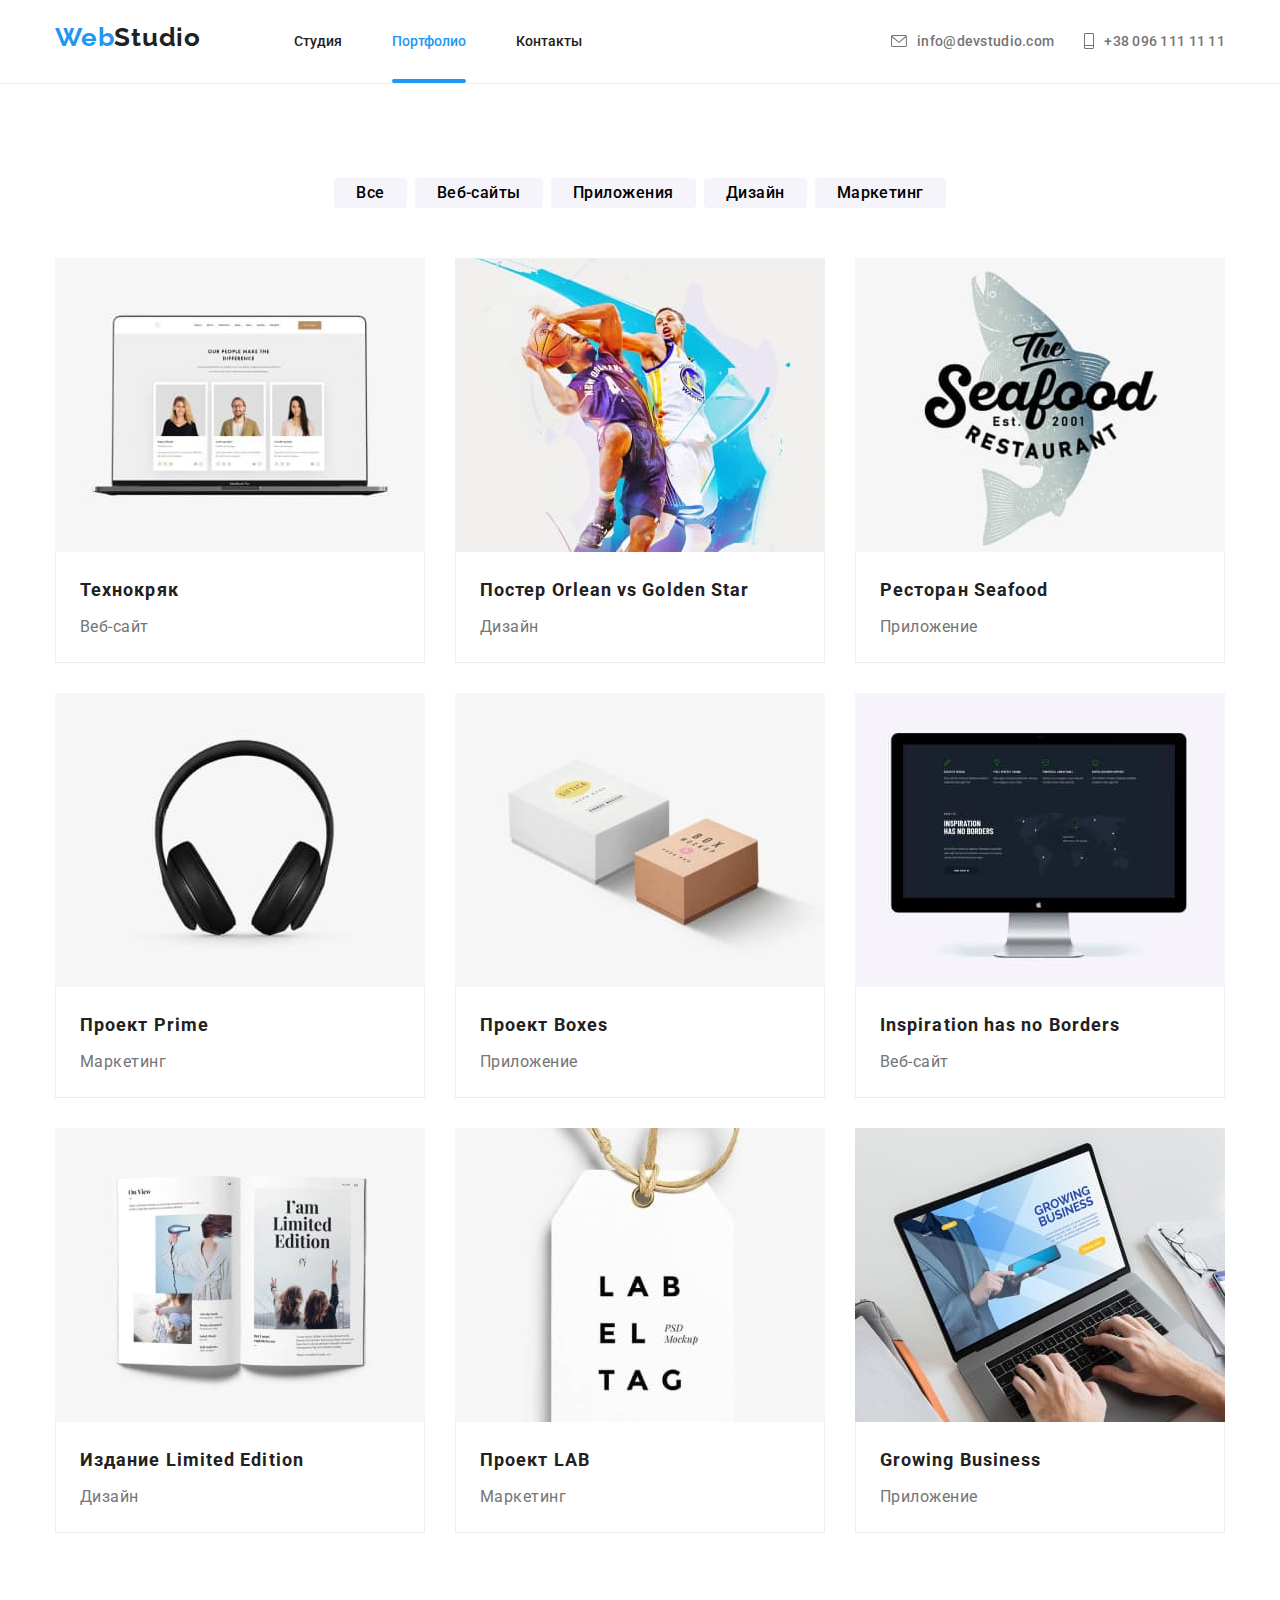
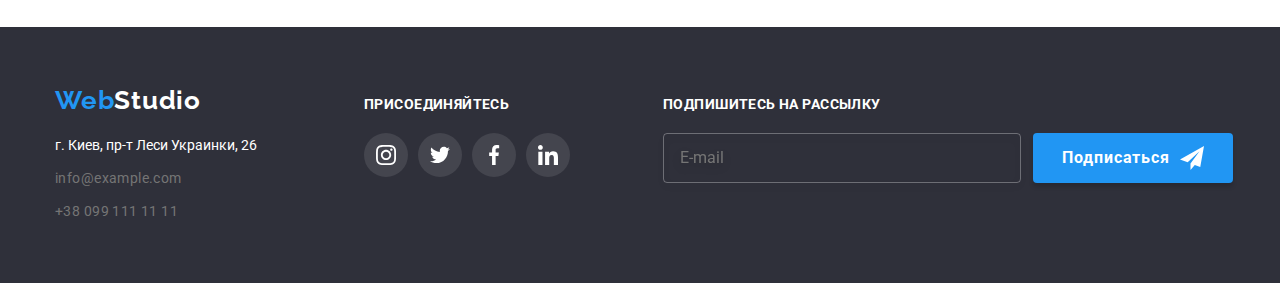
==== portfolio.html @ a90b76a3 "hw 7 copy" ====
<!DOCTYPE html>
<html lang="ru">
  <head>
    <meta charset="UTF-8" />
    <meta http-equiv="X-UA-Compatible" content="IE=edge" />
    <meta name="viewport" content="width=device-width, initial-scale=1.0" />
    <title>Portfolio</title>
    <link rel="preconnect" href="https://fonts.googleapis.com" />
    <link rel="preconnect" href="https://fonts.gstatic.com" crossorigin />
    <link
      href="https://fonts.googleapis.com/css2?family=Raleway:wght@700&family=Roboto:wght@400;500;700;900&display=swap"
      rel="stylesheet"
    />
    <link
      rel="stylesheet"
      href="https://cdnjs.cloudflare.com/ajax/libs/modern-normalize/1.1.0/modern-normalize.min.css"
    />
    <link rel="stylesheet" href="./css/main.min.css" />
  </head>
  <body>
    <!-----------------------------------HEADER------------------------------------>
    <header class="header">
      <div class="container header__container">
        <nav class="site_nav">
          <a class="site_nav__logo_img link" href="#logo" lang="en">
            <span class="logo_web">Web</span>Studio</a
          >
          <ul class="site_nav_menu list">
            <li class="menu_list link_item">
              <a class="menu_list_item link" href="./index.html">Студия</a>
            </li>
            <li class="menu_list link_item">
              <a
                class="menu_list_item current_page link"
                href="./portfolio.html"
                >Портфолио</a
              >
            </li>
            <li class="menu_list link_item">
              <a class="menu_list_item link" href="#contacts">Контакты</a>
            </li>
          </ul>
        </nav>
        <ul class="site_nav_contact list header__container">
          <li class="mail_link">
            <a
              class="contact link mail_header mail_thumb"
              href="mailto:info@devstudio.com"
              ><svg class="mail_icon" width="16" height="12">
                <use href="./images/icons.svg#mail"></use>
              </svg>
              info@devstudio.com
            </a>
          </li>
          <li class="phone_link">
            <a
              class="contact phone_header link mail_thumb"
              href="tel:+380961111111"
              ><svg class="phone_icon" width="10" height="16">
                <use href="./images/icons.svg#phone"></use>
              </svg>
              +38 096 111 11 11
            </a>
          </li>
        </ul>
      </div>
    </header>
    <!--------------------------------------- NAVIGATION ------------------------------------------------>
    <main>
      <section class="section">
        <div class="container">
          <ul class="list button button_item_list">
            <li class="button_list">
              <button class="button_item" type="button">Все</button>
            </li>
            <li class="button_list">
              <button class="button_item" type="button">Веб-сайты</button>
            </li>
            <li class="button_list">
              <button class="button_item" type="button">Приложения</button>
            </li>
            <li class="button_list">
              <button class="button_item" type="button">Дизайн</button>
            </li>
            <li class="button_list">
              <button class="button_item" type="button">Маркетинг</button>
            </li>
          </ul>
          <!---------------------------------------------- PROJECTS -------------------------------------------------->
          <ul class="project list">
            <li class="project__item">
              <a class="project__item_link link" href="">
                <div class="project__item_thumb">
                  <img
                    src="./images/portfolio/project_1.jpg"
                    alt="Технокряк"
                    width="370"
                    height="294"
                  />
                  <div class="project__item_overlay">
                    <p class="project__item_overlay_text">
                      Ресурс предлагает комплексные предложения с разным уровнем
                      функционала и сервисов. Все это позволит посетителю
                      получить исчерпывающие сведения о компании или частном
                      лице.
                    </p>
                  </div>
                </div>
                <div class="project__item_detail">
                  <h2 class="project__item_title">Технокряк</h2>
                  <p class="project__item_description">Веб-сайт</p>
                </div>
              </a>
            </li>
            <li class="project__item">
              <a class="project__item_link link" href="">
                <div class="project__item_thumb">
                  <img
                    src="./images/portfolio/project_2.jpg"
                    alt="Макет постера"
                    width="370"
                    height="294"
                  />
                  <div class="project__item_overlay">
                    <p class="project__item_overlay_text">
                      Ресурс предлагает комплексные предложения с разным уровнем
                      функционала и сервисов. Все это позволит посетителю
                      получить исчерпывающие сведения о компании или частном
                      лице.
                    </p>
                  </div>
                </div>
                <div class="project__item_detail">
                  <h2 class="project__item_title">
                    Постер <span lang="en">Orlean vs Golden Star</span>
                  </h2>
                  <p class="project__item_description">Дизайн</p>
                </div>
              </a>
            </li>
            <li class="project__item">
              <a class="project__item_link link" href="">
                <div class="project__item_thumb">
                  <img
                    src="./images/portfolio/project_3.jpg"
                    alt="Ресторан Seafood"
                    width="370"
                    height="294"
                  />
                  <div class="project__item_overlay">
                    <p class="project__item_overlay_text">
                      Ресурс предлагает комплексные предложения с разным уровнем
                      функционала и сервисов. Все это позволит посетителю
                      получить исчерпывающие сведения о компании или частном
                      лице.
                    </p>
                  </div>
                </div>
                <div class="project__item_detail">
                  <h2 class="project__item_title">
                    Ресторан <span lang="en">Seafood</span>
                  </h2>
                  <p class="project__item_description">Приложение</p>
                </div>
              </a>
            </li>
            <li class="project__item">
              <a class="project__item_link link" href="">
                <div class="project__item_thumb">
                  <img
                    src="./images/portfolio/project_4.jpg"
                    alt="Образец Сайта Prime"
                    width="370"
                    height="294"
                  />
                  <div class="project__item_overlay">
                    <p class="project__item_overlay_text">
                      Ресурс предлагает комплексные предложения с разным уровнем
                      функционала и сервисов. Все это позволит посетителю
                      получить исчерпывающие сведения о компании или частном
                      лице.
                    </p>
                  </div>
                </div>
                <div class="project__item_detail">
                  <h2 class="project__item_title">
                    Проект <span lang="en">Prime</span>
                  </h2>
                  <p class="project__item_description">Маркетинг</p>
                </div>
              </a>
            </li>
            <li class="project__item">
              <a class="project__item_link link" href="">
                <div class="project__item_thumb">
                  <img
                    src="./images/portfolio/project_5.jpg"
                    alt="Образцы коробок"
                    width="370"
                    height="294"
                  />
                  <div class="project__item_overlay">
                    <p class="project__item_overlay_text">
                      Ресурс предлагает комплексные предложения с разным уровнем
                      функционала и сервисов. Все это позволит посетителю
                      получить исчерпывающие сведения о компании или частном
                      лице.
                    </p>
                  </div>
                </div>
                <div class="project__item_detail">
                  <h2 class="project__item_title">
                    Проект <span lang="en">Boxes</span>
                  </h2>
                  <p class="project__item_description">Приложение</p>
                </div>
              </a>
            </li>
            <li class="project__item">
              <a class="project__item_link link" href="">
                <div class="project__item_thumb">
                  <img
                    src="./images/portfolio/project_6.jpg"
                    alt="Макет веб сайта"
                    width="370"
                    height="294"
                  />
                  <div class="project__item_overlay">
                    <p class="project__item_overlay_text">
                      Ресурс предлагает комплексные предложения с разным уровнем
                      функционала и сервисов. Все это позволит посетителю
                      получить исчерпывающие сведения о компании или частном
                      лице.
                    </p>
                  </div>
                </div>
                <div class="project__item_detail">
                  <h2 class="project__item_title" lang="en">
                    Inspiration has no Borders
                  </h2>
                  <p class="project__item_description">Веб-сайт</p>
                </div>
              </a>
            </li>
            <li class="project__item">
              <a class="project__item_link link" href="">
                <div class="project__item_thumb">
                  <img
                    src="./images/portfolio/project_7.jpg"
                    alt="Образец журнала"
                    width="370"
                    height="294"
                  />
                  <div class="project__item_overlay">
                    <p class="project__item_overlay_text">
                      Ресурс предлагает комплексные предложения с разным уровнем
                      функционала и сервисов. Все это позволит посетителю
                      получить исчерпывающие сведения о компании или частном
                      лице.
                    </p>
                  </div>
                </div>
                <div class="project__item_detail">
                  <h2 class="project__item_title">
                    Издание <span lang="en">Limited Edition</span>
                  </h2>
                  <p class="project__item_description">Дизайн</p>
                </div>
              </a>
            </li>
            <li class="project__item">
              <a class="project__item_link link" href="">
                <div class="project__item_thumb">
                  <img
                    src="./images/portfolio/project_8.jpg"
                    alt="Образец изделия"
                    width="370"
                    height="294"
                  />
                  <div class="project__item_overlay">
                    <p class="project__item_overlay_text">
                      Ресурс предлагает комплексные предложения с разным уровнем
                      функционала и сервисов. Все это позволит посетителю
                      получить исчерпывающие сведения о компании или частном
                      лице.
                    </p>
                  </div>
                </div>
                <div class="project__item_detail">
                  <h2 class="project__item_title">
                    Проект <span lang="en">LAB</span>
                  </h2>
                  <p class="project__item_description">Маркетинг</p>
                </div>
              </a>
            </li>
            <li class="project__item">
              <a class="project__item_link link" href="">
                <div class="project__item_thumb">
                  <img
                    src="./images/portfolio/project_9.jpg"
                    alt="бразец Приложения"
                    width="370"
                    height="294"
                  />
                  <div class="project__item_overlay">
                    <p class="project__item_overlay_text">
                      Ресурс предлагает комплексные предложения с разным уровнем
                      функционала и сервисов. Все это позволит посетителю
                      получить исчерпывающие сведения о компании или частном
                      лице.
                    </p>
                  </div>
                </div>
                <div class="project__item_detail">
                  <h2 class="project__item_title" lang="en">
                    Growing Business
                  </h2>
                  <p class="project__item_description">Приложение</p>
                </div>
              </a>
            </li>
          </ul>
        </div>
      </section>
    </main>
    <!-------------------------------------------------- FOOTER -------------------------------------------->
    <footer class="footer">
      <div class="container footer_container">
        <div class="footer_contacts">
          <a class="site_nav__logo_img logo_footer link" href="#logo" lang="en">
            <span class="logo_web">Web</span
            ><span class="logo_studio">Studio</span></a
          >
          <address class="address">
            <ul class="list">
              <li class="address__detail">
                <a
                  class="detai_adress list"
                  href="https://goo.gl/maps/JiNANyfJPE1kAV9W7"
                  target="blank"
                  rel="noopener noreferrer"
                  >г. Киев, пр-т Леси Украинки, 26
                </a>
              </li>
              <li class="address__detail">
                <a
                  class="contact link contact_footer"
                  href="mailto:info@example.com"
                  >info@example.com
                </a>
              </li>
              <li class="address__detail">
                <a class="contact link contact_footer" href="tel:+380991111111"
                  >+38 099 111 11 11</a
                >
              </li>
            </ul>
          </address>
        </div>
        <div class="social_list__container">
          <h3 class="social_list__footer_title">присоединяйтесь</h3>
          <ul class="list social_list__footer">
            <li class="social_list__footer_item">
              <a href="" class="social_link__footer">
                <svg class="social_list__footer_icon" width="20" height="20">
                  <use href="./images/icons.svg#instagram"></use>
                </svg>
              </a>
            </li>
            <li class="social_list__footer_item">
              <a href="" class="social_link__footer">
                <svg class="social_list__footer_icon" width="20" height="20">
                  <use href="./images/icons.svg#twitter"></use>
                </svg>
              </a>
            </li>
            <li class="social_list__footer_item">
              <a href="" class="social_link__footer">
                <svg class="social_list__footer_icon" width="20" height="20">
                  <use href="./images/icons.svg#facebook"></use>
                </svg>
              </a>
            </li>
            <li class="social_list__footer_item">
              <a href="" class="social_link__footer">
                <svg class="social_list__footer_icon" width="20" height="20">
                  <use href="./images/icons.svg#linkedin"></use>
                </svg>
              </a>
            </li>
          </ul>
        </div>
        <div class="subscribe_container">
          <p class="subscribe_title">Подпишитесь на рассылку</p>
          <form class="list social_list__footer" name="subscription_form">
            <label class="subscription_form_label"></label>
            <input
              class="subscribe_input"
              type="email"
              name="email"
              required
              placeholder="E-mail"
            />
            <div class="subscribe_list_item">
              <button class="subscribe_button" type="submit">
                Подписаться
                <svg class="subscribe_icon" width="24" height="24">
                  <use href="./images/icons.svg#send_icon"></use>
                </svg>
              </button>
            </div>
          </form>
        </div>
      </div>
    </footer>
  </body>
</html>
---- css/main.min.css ----
:root{--main_font: "Roboto", sans-serif;--secondary_font: "Raleway", sans-serif;--main_text_color_theme_dark: rgba(33, 33, 33, 1);--secondary_text_color_theme-dark: rgba(117, 117, 117, 1);--main_text_color_theme_light: rgba(255, 255, 255, 1);--secondary_text_color_theme_light: rgba(255, 255, 255, 0.6);--accent_color: rgba(33, 150, 243, 1);--hang_color: rgba(245, 244, 250, 1) }.visually_hidden{position:absolute;width:1px;height:1px;margin:-1px;border:0;padding:0;white-space:nowrap;clip-path:inset(100%);clip:rect(0 0 0 0);overflow:hidden}:root{--main_font: "Roboto", sans-serif;--secondary_font: "Raleway", sans-serif;--main_text_color_theme_dark: rgba(33, 33, 33, 1);--secondary_text_color_theme-dark: rgba(117, 117, 117, 1);--main_text_color_theme_light: rgba(255, 255, 255, 1);--secondary_text_color_theme_light: rgba(255, 255, 255, 0.6);--accent_color: rgba(33, 150, 243, 1);--hang_color: rgba(245, 244, 250, 1) }body{background-color:rgba(255,255,255,.8980392157);font-family:var(--main_font);color:var(--main_text_color_theme_dark)}h1,h2,h3,h4,h5,h6,p{margin-top:0;margin-bottom:0}ul,ol{margin-top:0;margin-bottom:0;padding-left:0}img{display:block}.list{list-style:none;text-decoration:none}.link{text-decoration:none}.container{width:1200px;padding-left:15px;padding-right:15px;margin-left:auto;margin-right:auto}.section{padding-top:94px;padding-bottom:94px}.site_nav__logo_img{font-family:var(--secondary_font);font-weight:bold;font-size:26px;line-height:100%;color:var(--main_text_color_theme_dark);align-items:center;letter-spacing:.03em;margin-right:93px;padding-bottom:25px;padding-top:24px}.logo_web{color:var(--accent_color)}.logo_studio{color:var(--main_text_color_theme_light)}.logo_footer{font-family:var(--secondary_font);font-weight:bold;font-size:26px;line-height:100%;color:var(--main_text_color_theme_dark);align-items:center;letter-spacing:.03em;margin-right:93px;padding-bottom:0;padding-top:0}.modal_close_button{position:absolute;top:8px;right:8px;display:flex;align-items:center;justify-content:center;width:30px;height:30px;border:1px solid rgba(0,0,0,.1);border-radius:50%;background-color:var(--main_text_color_theme_light);cursor:pointer;padding:0;transition:fill 250ms cubic-bezier(0.4, 0, 0.2, 1)}.modal_close_button:hover,.modal_close_button :focus{fill:var(--accent_color)}.social_link__footer{display:flex;align-items:center;justify-content:center;width:44px;height:44px;border-radius:50%;background-color:rgba(255,255,255,.1);fill:var(--main_text_color_theme_light);transition:background-color 250ms cubic-bezier(0.4, 0, 0.2, 1)}.social_link__footer:hover,.social_link__footer:focus{background-color:var(--accent_color)}.social_link__footer:hover.social_list__footer_icon,.social_link__footer:focus.social_list__footer_icon{fill:var(--main_text_color_theme_light)}.header{border-bottom:1px solid #ececec}.header__container{display:flex;align-items:center;justify-content:space-between}.menu_list_item{font-family:var(--main_font);font-weight:500;font-size:14px;line-height:1.33;color:var(--main_text_color_theme_dark);display:block;padding-bottom:32px;padding-top:32px;transition:color 250ms cubic-bezier(0.4, 0, 0.2, 1)}.menu_list_item:hover,.menu_list_item:focus{color:var(--accent_color)}.menu_list{position:relative}.menu_list:not(:last-child){margin-right:50px}.current_page{color:var(--accent_color)}.site_nav_menu .current_page::after{position:absolute;left:0;bottom:0;display:inline-block;content:"";height:4px;border-radius:2px;width:100%;background-color:var(--accent_color)}.site_nav{display:flex}.site_nav_menu{display:flex;align-items:center;justify-content:center}.site_nav_contact{display:flex;flex-direction:row;align-items:center;justify-content:center;font-family:var(--main_font);font-size:14px;font-weight:500;font-style:normal;line-height:16px;letter-spacing:.02em}.contact{color:var(--secondary_text_color_theme-dark);transition:color 250ms cubic-bezier(0.4, 0, 0.2, 1)}.contact:hover,.contact:focus{color:var(--accent_color)}.contact_footer{font-style:normal;font-weight:400;font-size:14px;letter-spacing:.03em}.header.header__container{position:relative;display:flex;align-items:center;justify-content:center}.mail_thumb{display:flex;align-items:center;justify-content:center}.mail_link{display:flex;align-items:center;justify-content:center;margin-right:30px}.phone_link{display:flex;align-items:center;justify-content:flex-end}.mail_icon{margin-right:10px;fill:var(--secondary_text_color_theme-dark);transition:fill 250ms cubic-bezier(0.4, 0, 0.2, 1)}.mail_link:hover .mail_icon,.mail_link:focus .mail_icon{fill:var(--accent_color)}.phone_icon{margin-right:10px;fill:var(--secondary_text_color_theme-dark);transition:fill 250ms cubic-bezier(0.4, 0, 0.2, 1)}.phone_link:hover .phone_icon,.phone_link:focus .phone_icon{fill:var(--accent_color)}.phone_link .phone_icon::before{position:absolute;display:flex;align-items:center;justify-content:center;padding-right:10px;fill:var(--secondary_text_color_theme-dark);transition:fill 250ms cubic-bezier(0.4, 0, 0.2, 1)}.section_hero{background-color:#2f303a;padding-top:200px;padding-bottom:200px;text-align:center;margin-left:auto;margin-right:auto;max-width:1600px;height:600px;background-image:linear-gradient(rgba(47, 48, 58, 0.4), rgba(47, 48, 58, 0.4)),url(../images/hero_img.jpg);background-position:center;background-repeat:no-repeat;justify-content:center}.title{font-family:var(--main_font);font-weight:900;font-size:44px;line-height:1.36;text-align:center;letter-spacing:.06em;text-transform:uppercase;color:var(--main_text_color_theme_light);margin:0 auto;width:696px}.section_title{font-style:normal;font-weight:700;font-size:36px;line-height:1.17;text-align:center;letter-spacing:.03em;margin-bottom:50px}.hero_button{font-family:var(--main_font);font-style:normal;font-weight:700;font-size:16px;line-height:30px;text-align:center;letter-spacing:.06em;background-color:var(--accent_color);box-shadow:0px 4px 4px rgba(0,0,0,.15);border-radius:4px;margin-top:30px;border:0;width:200px;height:50px;color:var(--main_text_color_theme_light);transition:background-color 250ms cubic-bezier(0.4, 0, 0.2, 1),color 250ms cubic-bezier(0.4, 0, 0.2, 1)}.hero_button:hover,.hero_button:focus{background-color:#188ce8;color:var(--main_text_color_theme_light)}.hang{padding-bottom:0}.hang_title{font-weight:700;font-size:14px;line-height:1.14;letter-spacing:.03em;text-transform:uppercase;color:var(--main_text_color_theme_dark);margin-bottom:10px}.hang_description{font-style:normal;font-weight:400;font-size:14px;line-height:1.71;letter-spacing:.03em;color:var(--secondary_text_color_theme-dark);width:270px;height:75px}.hang_list{display:flex;margin-left:-30px;margin-top:-30px}.hang_list__item{margin-left:30px;margin-top:30px;width:270px}.hang_list__item_element{display:flex;align-items:center;justify-content:center;width:270px;height:120px;height:120px;margin-bottom:30px;background-color:var(--hang_color);border-radius:4px}.hang_list__item_element_icon{display:flex;background-position:center}.servises__list{display:flex;margin-left:-30px;margin-top:-30px}.servises__list_item{margin-left:30px;margin-top:30px;flex-basis:calc((100% - 90px)/3)}.service__list_item_thumb{position:relative}.services_item{position:absolute;bottom:0;width:100%;height:70px;background:rgba(47,48,58,.8);padding-top:27px;padding-bottom:27px}.services_item_title{font-family:var(--main_font);font-style:normal;font-weight:700;font-size:14px;line-height:16px;letter-spacing:.03em;text-transform:uppercase;color:var(--main_text_color_theme_light);text-align:center;height:70px}.team{background:#f5f4fa}.team_list{display:flex;margin-left:-30px;margin-top:-30px}.team__member_card{margin-left:30px;margin-top:30px;flex-basis:calc((100% - 120px)/4);background-color:var(--main_text_color_theme_light);box-shadow:0px 1px 3px rgba(0,0,0,.12),0px 1px 1px rgba(0,0,0,.14),0px 2px 1px rgba(0,0,0,.2);border-radius:0px 0px 4px 4px}.team__member_card_detail{padding-top:30px;padding-bottom:30px;padding-left:10px;padding-right:10px}.team__member_name{font-style:normal;font-weight:500;font-size:16px;line-height:1.18;text-align:center;letter-spacing:.03em;margin-bottom:10px}.team__member_position{font-style:normal;font-weight:400;font-size:16px;line-height:1.19;text-align:center;letter-spacing:.03em;color:var(--secondary_text_color_theme-dark);margin-bottom:16px}.social_list{display:flex;justify-content:center}.social_list_link{display:flex;align-items:center;justify-content:center;width:44px;height:44px;border-radius:50%;background-color:var(--main_text_color_theme_light);transition:background-color 250ms cubic-bezier(0.4, 0, 0.2, 1)}.social_list_link:hover,.social_list_link:focus{background-color:var(--accent_color)}.social_list_icon{fill:#afb1b8;transition:fill 250ms cubic-bezier(0.4, 0, 0.2, 1)}.social_list_link:hover .social_list_icon,.social_list_link:focus .social_list_icon{fill:var(--main_text_color_theme_light)}.social_list_item:not(:last-child){margin-right:10px}.button_item{background-color:#2196f3;font-family:var(--main_font);cursor:pointer;background:#f5f4fa;font-style:normal;font-weight:500;font-size:16px;text-align:center;letter-spacing:.03em;padding-top:6px;padding-bottom:6px;padding-right:22px;padding-left:22px;border-radius:4px;border:0;transition:background 250ms cubic-bezier(0.4, 0, 0.2, 1),color 250ms cubic-bezier(0.4, 0, 0.2, 1),box-shadow 250ms cubic-bezier(0.4, 0, 0.2, 1)}.button_item:hover,.button_item:focus{background:var(--accent_color);color:var(--main_text_color_theme_light);box-shadow:0px 3px 1px rgba(0,0,0,.1),0px 1px 2px rgba(0,0,0,.08),0px 2px 2px rgba(0,0,0,.12)}.button{color:var(--secondary_text_color_theme_light)}.button_list{margin-top:8px;margin-left:8px}.button_item_list{display:flex;margin-bottom:50px;justify-content:center;margin-left:-8px;margin-top:-8px}.project__item_title{color:var(--main_text_color_theme_dark);font-style:normal;font-weight:700;font-size:18px;line-height:2;letter-spacing:.06em;margin-bottom:4px}.project__item_description{color:var(--secondary_text_color_theme-dark);font-style:normal;font-weight:400;font-size:16px;line-height:1.87;letter-spacing:.03em}.project{display:flex;flex-wrap:wrap;margin-left:-30px;margin-top:-30px}.project__item{margin-left:30px;margin-top:30px;flex-basis:370px;background-color:var(--main_text_color_theme_light);transition:box-shadow 250ms cubic-bezier(0.4, 0, 0.2, 1)}.project__item_link{transition:box-shadow 250ms cubic-bezier(0.4, 0, 0.2, 1)}.project__item_link:hover,.project__item_link:focus{display:block;box-shadow:0px 1px 1px rgba(0,0,0,.12),0px 4px 4px rgba(0,0,0,.06),1px 4px 6px rgba(0,0,0,.16)}.project__item_detail{padding-top:20px;padding-bottom:20px;padding-left:24px;padding-right:24px;border-left:1px solid #eee;border-right:1px solid #eee;border-bottom:1px solid #eee}.project__item_thumb{position:relative;overflow:hidden}.project__item_overlay{position:absolute;display:flex;align-items:center;justify-content:center;top:0;left:0;width:100%;height:100%;background:rgba(33,150,243,.9);padding-left:24px;padding-right:24px;transform:translatey(100%);transition:transform 250ms cubic-bezier(0.4, 0, 0.2, 1)}.project__item_link:hover .project__item_overlay,.project__item_link:focus .project__item_overlay{transform:translate(0)}.project__item_overlay_text{font-family:var(--main_font);font-style:normal;font-weight:400;font-size:18px;line-height:28px;letter-spacing:.03em;color:#f5f4fa}.clients__list{display:flex;align-items:center;justify-content:center}.client__list_item:not(:first-child){margin-left:30px;display:flex}.client__list_item_link{display:flex;align-items:center;justify-content:center;width:170px;height:92px;border:1px solid #afb1b8;border-radius:4px;transition:border-color 250ms cubic-bezier(0.4, 0, 0.2, 1)}.client__list_item_link:hover,.client__list_item_link:focus{border-color:var(--accent_color)}.client__list_item_icon{display:flex;justify-content:space-around;fill:#afb1b8;transition:fill 250ms cubic-bezier(0.4, 0, 0.2, 1)}.client__list_item_link:hover .client__list_item_icon,.client__list_item_link:focus .client__list_item_icon{fill:var(--accent_color)}.backdrop{position:fixed;top:0;left:0;width:100%;height:100%;background-color:rgba(0,0,0,.2)}.backdrop.is-hidden{opacity:0;visibility:hidden;pointer-events:none}.modal{position:absolute;top:50%;left:50%;transform:translate(-50%, -50%);width:528px;height:581px;background:var(--main_text_color_theme_light);box-shadow:0px 1px 3px rgba(0,0,0,.12),0px 1px 1px rgba(0,0,0,.14),0px 2px 1px rgba(0,0,0,.2);border-radius:4px}.contact_form{display:flex;flex-direction:column;padding-top:40px;padding-left:40px;padding-right:40px}.contact_form_title{text-align:center;justify-content:center;font-family:var(--main_font);font-style:normal;font-weight:700;font-size:20px;line-height:23px;letter-spacing:.03em;color:var(--main_text_color_theme_dark);margin-bottom:12px}.contact_form_field_span{padding-bottom:4px;font-family:var(--main_font);font-style:normal;font-weight:400;font-size:12px;line-height:14px;letter-spacing:.01em;color:var(--secondary_text_color_theme-dark)}.contact_form_field{margin-bottom:10px}.contact_form_input_wrapper{position:relative;margin-top:4px;transition:outline 250ms cubic-bezier(0.4, 0, 0.2, 1),border-color 250ms cubic-bezier(0.4, 0, 0.2, 1)}.contact_form_input{width:100%;height:40px;padding-left:42px;border:1px solid rgba(33,33,33,.2);border-radius:4px;cursor:pointer;transition:outline 250ms cubic-bezier(0.4, 0, 0.2, 1),border-color 250ms cubic-bezier(0.4, 0, 0.2, 1)}.contact_form_input:focus{outline:none;border-color:var(--accent_color)}.contact_form_icon{position:absolute;top:50%;left:15px;transform:translateY(-50%);color:var(--main_text_color_theme_dark);transition:color 250ms cubic-bezier(0.4, 0, 0.2, 1)}.contact_form_input:focus+.contact_form_icon{fill:var(--accent_color)}.contact_form_message{width:100%;height:120px;margin-top:6px;resize:none;padding:12px 16px;border:1px solid rgba(33,33,33,.2);border-radius:4px;cursor:pointer;transition:outline 250ms cubic-bezier(0.4, 0, 0.2, 1),border-color 250ms cubic-bezier(0.4, 0, 0.2, 1)}.contact_form_message::placeholder{text-transform:uppercase}.contact_form_message:focus{outline:none;border-color:var(--accent_color)}.contact_form_checkbox_label{display:flex;align-items:center;font-size:14px;margin-bottom:30px;font-family:var(--main_font);font-style:normal;font-weight:400;font-size:14px;line-height:24px;letter-spacing:.03em;color:var(--secondary_text_color_theme-dark)}.contact_form_checkbox_label::before{display:flex;justify-content:center;align-items:center;width:18px;height:18px;border:1px solid #555;cursor:pointer;content:"";margin-right:10px;color:var(--main_text_color_theme_dark);border-radius:2px;transition:outline 250ms cubic-bezier(0.4, 0, 0.2, 1);background-color:var(--main_text_color_theme_light)}.contact_form_checkbox:checked+.contact_form_checkbox_label::before{background-color:var(--accent_color);background-image:url(../images/checkbox_icon.svg);background-repeat:no-repeat;background-size:contain;background-position:center;background-origin:border-box;border:1px solid var(--accent_color);border-radius:2px;padding-top:4px}.contact_form_checkbox:focus+.contact_form_checkbox_label::before{border:2px solid var(--accent_color)}.contact_form-checkbox_link{color:var(--accent_color)}.contact_form_button{align-self:center;text-align:center;box-shadow:0;width:200px;height:50px;background:var(--accent_color);box-shadow:0px 4px 4px rgba(0,0,0,.15);border:0;border-radius:4px;font-family:var(--main_font);font-style:normal;font-weight:700;font-size:16px;line-height:30px;letter-spacing:.06em;color:var(--main_text_color_theme_light);padding:10px;padding-bottom:40px;cursor:pointer}.footer{background-color:#2f303a;padding-top:60px;padding-bottom:60px}.footer_container{display:flex;align-items:baseline}.address{font-family:var(--main_font);font-weight:400;font-size:14px;line-height:24px;letter-spacing:1.71;font-style:normal;text-decoration:none;margin-top:20px}.detai_adress{color:var(--main_text_color_theme_light);padding-top:111px}.address__detail{margin-bottom:9px}.address__detail:not(:last-child){margin-bottom:9px}.address__detail:last-child{margin-bottom:0}.contact_footer{margin-left:0}.social_list__container{display:flex}.social_list__container{display:flex;margin-left:70px;flex-direction:column}.social_list__footer_title{display:flex;font-weight:700;font-size:14px;line-height:1.14;letter-spacing:.03em;text-transform:uppercase;color:var(--main_text_color_theme_light);margin-bottom:20px}.social_link__footer{display:flex;align-items:center;justify-content:center;width:44px;height:44px;border-radius:50%;background-color:rgba(255,255,255,.1);fill:var(--main_text_color_theme_light);transition:background-color 250ms cubic-bezier(0.4, 0, 0.2, 1)}.social_link__footer:hover,.social_link__footer:focus{background-color:var(--accent_color)}.social_list__footer{display:flex;justify-content:center;align-items:center}.social_list__footer_item{display:block;justify-content:center;align-items:center}.social_list__footer_item:not(:last-child){margin-right:10px}.social_list__footer_icon{width:20px;height:20px;transition:fill 250ms cubic-bezier(0.4, 0, 0.2, 1);fill:var(--main_text_color_theme_light)}.subscribe_container{margin-left:93px}.subscribe_list_item{display:flex;align-items:center;justify-content:center;width:200px;height:50px}.subscribe_input{width:358px;height:50px;border:1px solid rgba(255,255,255,.3);filter:drop-shadow(0px 4px 4px rgba(0, 0, 0, 0.15));border-radius:4px;margin-right:12px;background:0;padding-left:16px}.subscribe_title{display:flex;font-weight:700;font-size:14px;line-height:1.14;letter-spacing:.03em;text-transform:uppercase;color:var(--main_text_color_theme_light);margin-bottom:20px}.subscribe_button{display:flex;align-items:center;text-align:center;justify-content:center;box-shadow:0;width:200px;height:50px;background:var(--accent_color);box-shadow:0px 4px 4px rgba(0,0,0,.15);border-radius:4px;border:0;font-family:var(--main_font);font-style:normal;font-weight:700;font-size:16px;line-height:30px;letter-spacing:.06em;color:var(--main_text_color_theme_light)}.subscribe{text-align:center;justify-content:center}.subscribe_input{color:var(--main_text_color_theme_light);background-color:rgba(0,0,0,0)}.subscribe_icon{width:24px;height:24px;margin-left:10px}/*# sourceMappingURL=main.min.css.map */
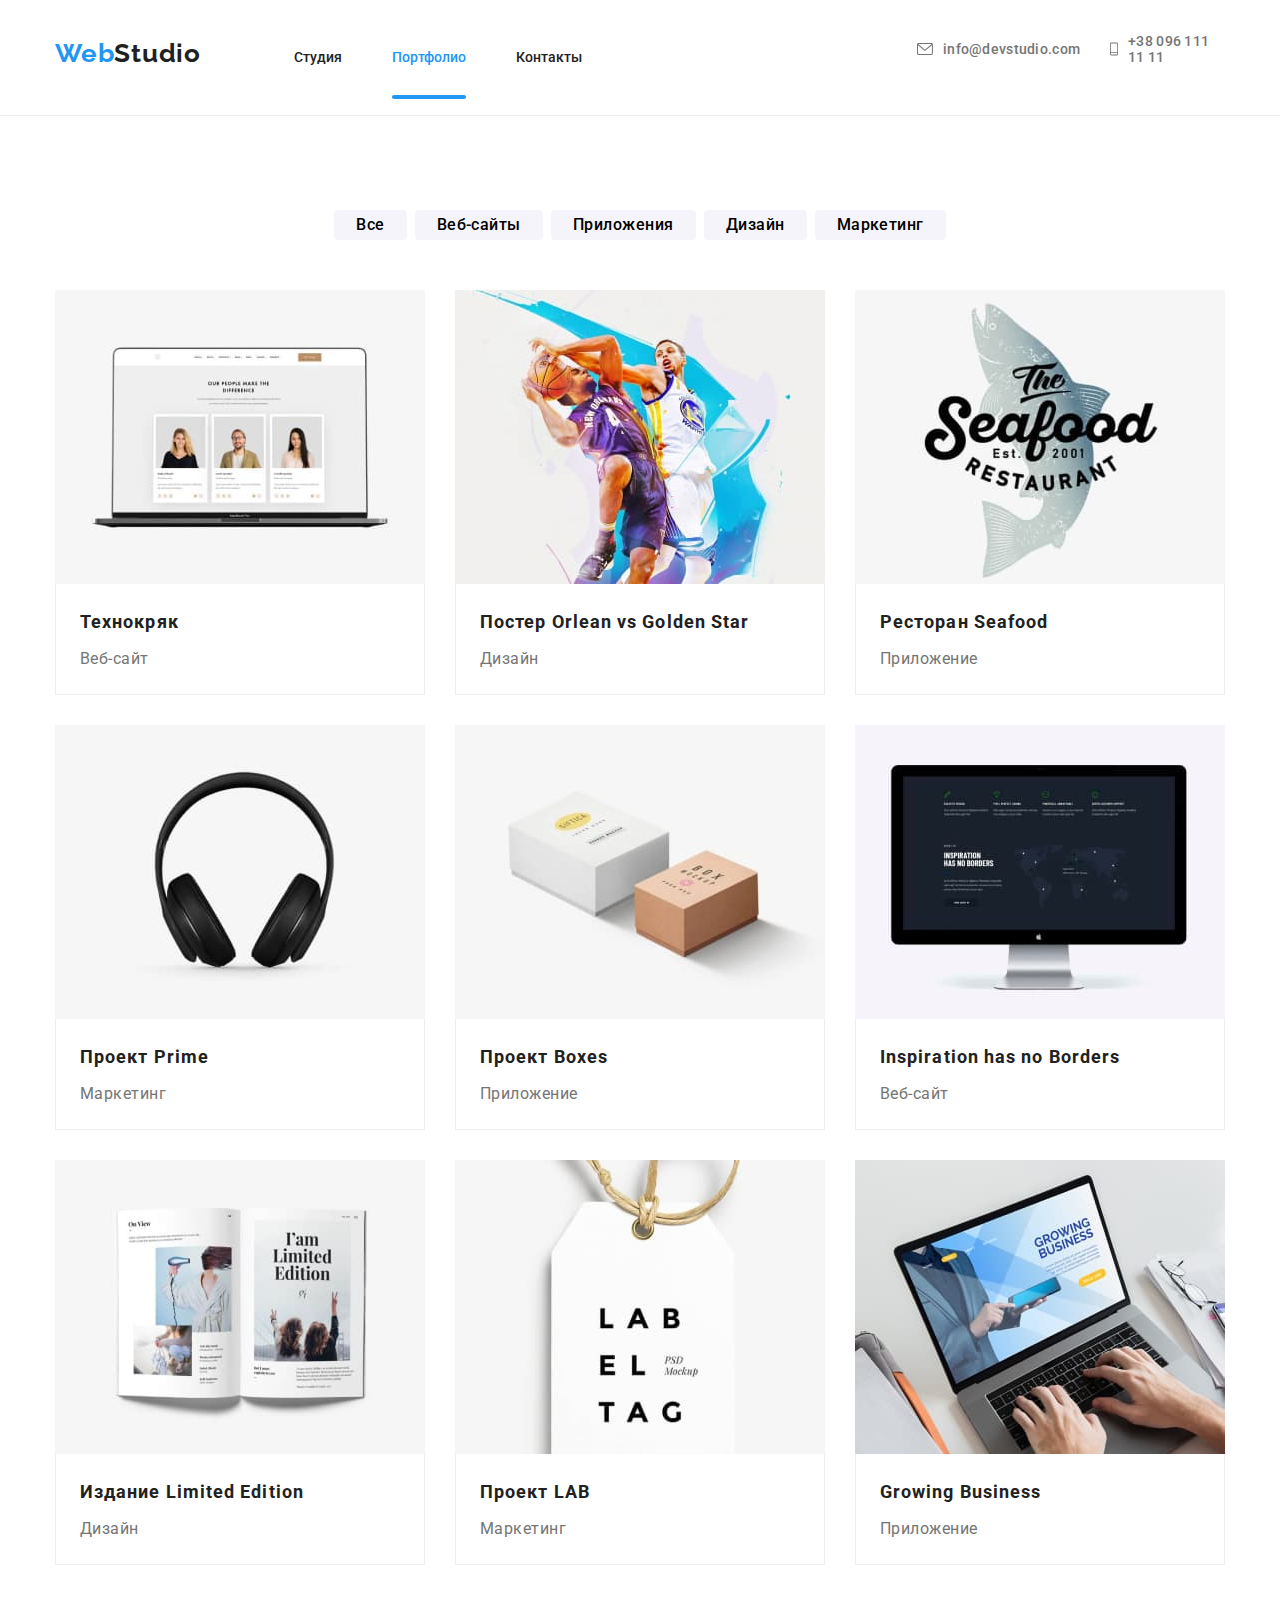
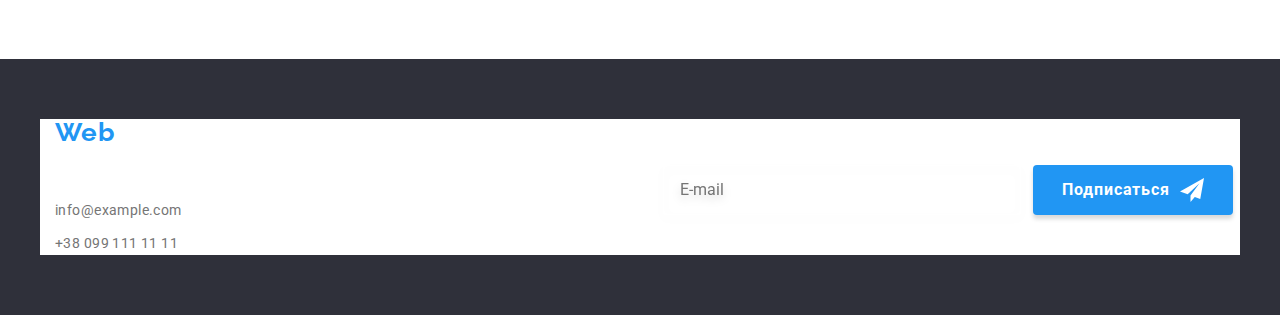
==== commit f3df2405: "header" ====
--- a/portfolio.html
+++ b/portfolio.html
@@ -414,5 +414,6 @@
         </div>
       </div>
     </footer>
+    <script src="./js/menu.js"></script>
   </body>
 </html>
--- a/css/main.min.css
+++ b/css/main.min.css
@@ -1 +1 @@
-:root{--main_font: "Roboto", sans-serif;--secondary_font: "Raleway", sans-serif;--main_text_color_theme_dark: rgba(33, 33, 33, 1);--secondary_text_color_theme-dark: rgba(117, 117, 117, 1);--main_text_color_theme_light: rgba(255, 255, 255, 1);--secondary_text_color_theme_light: rgba(255, 255, 255, 0.6);--accent_color: rgba(33, 150, 243, 1);--hang_color: rgba(245, 244, 250, 1) }.visually_hidden{position:absolute;width:1px;height:1px;margin:-1px;border:0;padding:0;white-space:nowrap;clip-path:inset(100%);clip:rect(0 0 0 0);overflow:hidden}:root{--main_font: "Roboto", sans-serif;--secondary_font: "Raleway", sans-serif;--main_text_color_theme_dark: rgba(33, 33, 33, 1);--secondary_text_color_theme-dark: rgba(117, 117, 117, 1);--main_text_color_theme_light: rgba(255, 255, 255, 1);--secondary_text_color_theme_light: rgba(255, 255, 255, 0.6);--accent_color: rgba(33, 150, 243, 1);--hang_color: rgba(245, 244, 250, 1) }body{background-color:rgba(255,255,255,.8980392157);font-family:var(--main_font);color:var(--main_text_color_theme_dark)}h1,h2,h3,h4,h5,h6,p{margin-top:0;margin-bottom:0}ul,ol{margin-top:0;margin-bottom:0;padding-left:0}img{display:block}.list{list-style:none;text-decoration:none}.link{text-decoration:none}.container{width:1200px;padding-left:15px;padding-right:15px;margin-left:auto;margin-right:auto}.section{padding-top:94px;padding-bottom:94px}.site_nav__logo_img{font-family:var(--secondary_font);font-weight:bold;font-size:26px;line-height:100%;color:var(--main_text_color_theme_dark);align-items:center;letter-spacing:.03em;margin-right:93px;padding-bottom:25px;padding-top:24px}.logo_web{color:var(--accent_color)}.logo_studio{color:var(--main_text_color_theme_light)}.logo_footer{font-family:var(--secondary_font);font-weight:bold;font-size:26px;line-height:100%;color:var(--main_text_color_theme_dark);align-items:center;letter-spacing:.03em;margin-right:93px;padding-bottom:0;padding-top:0}.modal_close_button{position:absolute;top:8px;right:8px;display:flex;align-items:center;justify-content:center;width:30px;height:30px;border:1px solid rgba(0,0,0,.1);border-radius:50%;background-color:var(--main_text_color_theme_light);cursor:pointer;padding:0;transition:fill 250ms cubic-bezier(0.4, 0, 0.2, 1)}.modal_close_button:hover,.modal_close_button :focus{fill:var(--accent_color)}.social_link__footer{display:flex;align-items:center;justify-content:center;width:44px;height:44px;border-radius:50%;background-color:rgba(255,255,255,.1);fill:var(--main_text_color_theme_light);transition:background-color 250ms cubic-bezier(0.4, 0, 0.2, 1)}.social_link__footer:hover,.social_link__footer:focus{background-color:var(--accent_color)}.social_link__footer:hover.social_list__footer_icon,.social_link__footer:focus.social_list__footer_icon{fill:var(--main_text_color_theme_light)}.header{border-bottom:1px solid #ececec}.header__container{display:flex;align-items:center;justify-content:space-between}.menu_list_item{font-family:var(--main_font);font-weight:500;font-size:14px;line-height:1.33;color:var(--main_text_color_theme_dark);display:block;padding-bottom:32px;padding-top:32px;transition:color 250ms cubic-bezier(0.4, 0, 0.2, 1)}.menu_list_item:hover,.menu_list_item:focus{color:var(--accent_color)}.menu_list{position:relative}.menu_list:not(:last-child){margin-right:50px}.current_page{color:var(--accent_color)}.site_nav_menu .current_page::after{position:absolute;left:0;bottom:0;display:inline-block;content:"";height:4px;border-radius:2px;width:100%;background-color:var(--accent_color)}.site_nav{display:flex}.site_nav_menu{display:flex;align-items:center;justify-content:center}.site_nav_contact{display:flex;flex-direction:row;align-items:center;justify-content:center;font-family:var(--main_font);font-size:14px;font-weight:500;font-style:normal;line-height:16px;letter-spacing:.02em}.contact{color:var(--secondary_text_color_theme-dark);transition:color 250ms cubic-bezier(0.4, 0, 0.2, 1)}.contact:hover,.contact:focus{color:var(--accent_color)}.contact_footer{font-style:normal;font-weight:400;font-size:14px;letter-spacing:.03em}.header.header__container{position:relative;display:flex;align-items:center;justify-content:center}.mail_thumb{display:flex;align-items:center;justify-content:center}.mail_link{display:flex;align-items:center;justify-content:center;margin-right:30px}.phone_link{display:flex;align-items:center;justify-content:flex-end}.mail_icon{margin-right:10px;fill:var(--secondary_text_color_theme-dark);transition:fill 250ms cubic-bezier(0.4, 0, 0.2, 1)}.mail_link:hover .mail_icon,.mail_link:focus .mail_icon{fill:var(--accent_color)}.phone_icon{margin-right:10px;fill:var(--secondary_text_color_theme-dark);transition:fill 250ms cubic-bezier(0.4, 0, 0.2, 1)}.phone_link:hover .phone_icon,.phone_link:focus .phone_icon{fill:var(--accent_color)}.phone_link .phone_icon::before{position:absolute;display:flex;align-items:center;justify-content:center;padding-right:10px;fill:var(--secondary_text_color_theme-dark);transition:fill 250ms cubic-bezier(0.4, 0, 0.2, 1)}.section_hero{background-color:#2f303a;padding-top:200px;padding-bottom:200px;text-align:center;margin-left:auto;margin-right:auto;max-width:1600px;height:600px;background-image:linear-gradient(rgba(47, 48, 58, 0.4), rgba(47, 48, 58, 0.4)),url(../images/hero_img.jpg);background-position:center;background-repeat:no-repeat;justify-content:center}.title{font-family:var(--main_font);font-weight:900;font-size:44px;line-height:1.36;text-align:center;letter-spacing:.06em;text-transform:uppercase;color:var(--main_text_color_theme_light);margin:0 auto;width:696px}.section_title{font-style:normal;font-weight:700;font-size:36px;line-height:1.17;text-align:center;letter-spacing:.03em;margin-bottom:50px}.hero_button{font-family:var(--main_font);font-style:normal;font-weight:700;font-size:16px;line-height:30px;text-align:center;letter-spacing:.06em;background-color:var(--accent_color);box-shadow:0px 4px 4px rgba(0,0,0,.15);border-radius:4px;margin-top:30px;border:0;width:200px;height:50px;color:var(--main_text_color_theme_light);transition:background-color 250ms cubic-bezier(0.4, 0, 0.2, 1),color 250ms cubic-bezier(0.4, 0, 0.2, 1)}.hero_button:hover,.hero_button:focus{background-color:#188ce8;color:var(--main_text_color_theme_light)}.hang{padding-bottom:0}.hang_title{font-weight:700;font-size:14px;line-height:1.14;letter-spacing:.03em;text-transform:uppercase;color:var(--main_text_color_theme_dark);margin-bottom:10px}.hang_description{font-style:normal;font-weight:400;font-size:14px;line-height:1.71;letter-spacing:.03em;color:var(--secondary_text_color_theme-dark);width:270px;height:75px}.hang_list{display:flex;margin-left:-30px;margin-top:-30px}.hang_list__item{margin-left:30px;margin-top:30px;width:270px}.hang_list__item_element{display:flex;align-items:center;justify-content:center;width:270px;height:120px;height:120px;margin-bottom:30px;background-color:var(--hang_color);border-radius:4px}.hang_list__item_element_icon{display:flex;background-position:center}.servises__list{display:flex;margin-left:-30px;margin-top:-30px}.servises__list_item{margin-left:30px;margin-top:30px;flex-basis:calc((100% - 90px)/3)}.service__list_item_thumb{position:relative}.services_item{position:absolute;bottom:0;width:100%;height:70px;background:rgba(47,48,58,.8);padding-top:27px;padding-bottom:27px}.services_item_title{font-family:var(--main_font);font-style:normal;font-weight:700;font-size:14px;line-height:16px;letter-spacing:.03em;text-transform:uppercase;color:var(--main_text_color_theme_light);text-align:center;height:70px}.team{background:#f5f4fa}.team_list{display:flex;margin-left:-30px;margin-top:-30px}.team__member_card{margin-left:30px;margin-top:30px;flex-basis:calc((100% - 120px)/4);background-color:var(--main_text_color_theme_light);box-shadow:0px 1px 3px rgba(0,0,0,.12),0px 1px 1px rgba(0,0,0,.14),0px 2px 1px rgba(0,0,0,.2);border-radius:0px 0px 4px 4px}.team__member_card_detail{padding-top:30px;padding-bottom:30px;padding-left:10px;padding-right:10px}.team__member_name{font-style:normal;font-weight:500;font-size:16px;line-height:1.18;text-align:center;letter-spacing:.03em;margin-bottom:10px}.team__member_position{font-style:normal;font-weight:400;font-size:16px;line-height:1.19;text-align:center;letter-spacing:.03em;color:var(--secondary_text_color_theme-dark);margin-bottom:16px}.social_list{display:flex;justify-content:center}.social_list_link{display:flex;align-items:center;justify-content:center;width:44px;height:44px;border-radius:50%;background-color:var(--main_text_color_theme_light);transition:background-color 250ms cubic-bezier(0.4, 0, 0.2, 1)}.social_list_link:hover,.social_list_link:focus{background-color:var(--accent_color)}.social_list_icon{fill:#afb1b8;transition:fill 250ms cubic-bezier(0.4, 0, 0.2, 1)}.social_list_link:hover .social_list_icon,.social_list_link:focus .social_list_icon{fill:var(--main_text_color_theme_light)}.social_list_item:not(:last-child){margin-right:10px}.button_item{background-color:#2196f3;font-family:var(--main_font);cursor:pointer;background:#f5f4fa;font-style:normal;font-weight:500;font-size:16px;text-align:center;letter-spacing:.03em;padding-top:6px;padding-bottom:6px;padding-right:22px;padding-left:22px;border-radius:4px;border:0;transition:background 250ms cubic-bezier(0.4, 0, 0.2, 1),color 250ms cubic-bezier(0.4, 0, 0.2, 1),box-shadow 250ms cubic-bezier(0.4, 0, 0.2, 1)}.button_item:hover,.button_item:focus{background:var(--accent_color);color:var(--main_text_color_theme_light);box-shadow:0px 3px 1px rgba(0,0,0,.1),0px 1px 2px rgba(0,0,0,.08),0px 2px 2px rgba(0,0,0,.12)}.button{color:var(--secondary_text_color_theme_light)}.button_list{margin-top:8px;margin-left:8px}.button_item_list{display:flex;margin-bottom:50px;justify-content:center;margin-left:-8px;margin-top:-8px}.project__item_title{color:var(--main_text_color_theme_dark);font-style:normal;font-weight:700;font-size:18px;line-height:2;letter-spacing:.06em;margin-bottom:4px}.project__item_description{color:var(--secondary_text_color_theme-dark);font-style:normal;font-weight:400;font-size:16px;line-height:1.87;letter-spacing:.03em}.project{display:flex;flex-wrap:wrap;margin-left:-30px;margin-top:-30px}.project__item{margin-left:30px;margin-top:30px;flex-basis:370px;background-color:var(--main_text_color_theme_light);transition:box-shadow 250ms cubic-bezier(0.4, 0, 0.2, 1)}.project__item_link{transition:box-shadow 250ms cubic-bezier(0.4, 0, 0.2, 1)}.project__item_link:hover,.project__item_link:focus{display:block;box-shadow:0px 1px 1px rgba(0,0,0,.12),0px 4px 4px rgba(0,0,0,.06),1px 4px 6px rgba(0,0,0,.16)}.project__item_detail{padding-top:20px;padding-bottom:20px;padding-left:24px;padding-right:24px;border-left:1px solid #eee;border-right:1px solid #eee;border-bottom:1px solid #eee}.project__item_thumb{position:relative;overflow:hidden}.project__item_overlay{position:absolute;display:flex;align-items:center;justify-content:center;top:0;left:0;width:100%;height:100%;background:rgba(33,150,243,.9);padding-left:24px;padding-right:24px;transform:translatey(100%);transition:transform 250ms cubic-bezier(0.4, 0, 0.2, 1)}.project__item_link:hover .project__item_overlay,.project__item_link:focus .project__item_overlay{transform:translate(0)}.project__item_overlay_text{font-family:var(--main_font);font-style:normal;font-weight:400;font-size:18px;line-height:28px;letter-spacing:.03em;color:#f5f4fa}.clients__list{display:flex;align-items:center;justify-content:center}.client__list_item:not(:first-child){margin-left:30px;display:flex}.client__list_item_link{display:flex;align-items:center;justify-content:center;width:170px;height:92px;border:1px solid #afb1b8;border-radius:4px;transition:border-color 250ms cubic-bezier(0.4, 0, 0.2, 1)}.client__list_item_link:hover,.client__list_item_link:focus{border-color:var(--accent_color)}.client__list_item_icon{display:flex;justify-content:space-around;fill:#afb1b8;transition:fill 250ms cubic-bezier(0.4, 0, 0.2, 1)}.client__list_item_link:hover .client__list_item_icon,.client__list_item_link:focus .client__list_item_icon{fill:var(--accent_color)}.backdrop{position:fixed;top:0;left:0;width:100%;height:100%;background-color:rgba(0,0,0,.2)}.backdrop.is-hidden{opacity:0;visibility:hidden;pointer-events:none}.modal{position:absolute;top:50%;left:50%;transform:translate(-50%, -50%);width:528px;height:581px;background:var(--main_text_color_theme_light);box-shadow:0px 1px 3px rgba(0,0,0,.12),0px 1px 1px rgba(0,0,0,.14),0px 2px 1px rgba(0,0,0,.2);border-radius:4px}.contact_form{display:flex;flex-direction:column;padding-top:40px;padding-left:40px;padding-right:40px}.contact_form_title{text-align:center;justify-content:center;font-family:var(--main_font);font-style:normal;font-weight:700;font-size:20px;line-height:23px;letter-spacing:.03em;color:var(--main_text_color_theme_dark);margin-bottom:12px}.contact_form_field_span{padding-bottom:4px;font-family:var(--main_font);font-style:normal;font-weight:400;font-size:12px;line-height:14px;letter-spacing:.01em;color:var(--secondary_text_color_theme-dark)}.contact_form_field{margin-bottom:10px}.contact_form_input_wrapper{position:relative;margin-top:4px;transition:outline 250ms cubic-bezier(0.4, 0, 0.2, 1),border-color 250ms cubic-bezier(0.4, 0, 0.2, 1)}.contact_form_input{width:100%;height:40px;padding-left:42px;border:1px solid rgba(33,33,33,.2);border-radius:4px;cursor:pointer;transition:outline 250ms cubic-bezier(0.4, 0, 0.2, 1),border-color 250ms cubic-bezier(0.4, 0, 0.2, 1)}.contact_form_input:focus{outline:none;border-color:var(--accent_color)}.contact_form_icon{position:absolute;top:50%;left:15px;transform:translateY(-50%);color:var(--main_text_color_theme_dark);transition:color 250ms cubic-bezier(0.4, 0, 0.2, 1)}.contact_form_input:focus+.contact_form_icon{fill:var(--accent_color)}.contact_form_message{width:100%;height:120px;margin-top:6px;resize:none;padding:12px 16px;border:1px solid rgba(33,33,33,.2);border-radius:4px;cursor:pointer;transition:outline 250ms cubic-bezier(0.4, 0, 0.2, 1),border-color 250ms cubic-bezier(0.4, 0, 0.2, 1)}.contact_form_message::placeholder{text-transform:uppercase}.contact_form_message:focus{outline:none;border-color:var(--accent_color)}.contact_form_checkbox_label{display:flex;align-items:center;font-size:14px;margin-bottom:30px;font-family:var(--main_font);font-style:normal;font-weight:400;font-size:14px;line-height:24px;letter-spacing:.03em;color:var(--secondary_text_color_theme-dark)}.contact_form_checkbox_label::before{display:flex;justify-content:center;align-items:center;width:18px;height:18px;border:1px solid #555;cursor:pointer;content:"";margin-right:10px;color:var(--main_text_color_theme_dark);border-radius:2px;transition:outline 250ms cubic-bezier(0.4, 0, 0.2, 1);background-color:var(--main_text_color_theme_light)}.contact_form_checkbox:checked+.contact_form_checkbox_label::before{background-color:var(--accent_color);background-image:url(../images/checkbox_icon.svg);background-repeat:no-repeat;background-size:contain;background-position:center;background-origin:border-box;border:1px solid var(--accent_color);border-radius:2px;padding-top:4px}.contact_form_checkbox:focus+.contact_form_checkbox_label::before{border:2px solid var(--accent_color)}.contact_form-checkbox_link{color:var(--accent_color)}.contact_form_button{align-self:center;text-align:center;box-shadow:0;width:200px;height:50px;background:var(--accent_color);box-shadow:0px 4px 4px rgba(0,0,0,.15);border:0;border-radius:4px;font-family:var(--main_font);font-style:normal;font-weight:700;font-size:16px;line-height:30px;letter-spacing:.06em;color:var(--main_text_color_theme_light);padding:10px;padding-bottom:40px;cursor:pointer}.footer{background-color:#2f303a;padding-top:60px;padding-bottom:60px}.footer_container{display:flex;align-items:baseline}.address{font-family:var(--main_font);font-weight:400;font-size:14px;line-height:24px;letter-spacing:1.71;font-style:normal;text-decoration:none;margin-top:20px}.detai_adress{color:var(--main_text_color_theme_light);padding-top:111px}.address__detail{margin-bottom:9px}.address__detail:not(:last-child){margin-bottom:9px}.address__detail:last-child{margin-bottom:0}.contact_footer{margin-left:0}.social_list__container{display:flex}.social_list__container{display:flex;margin-left:70px;flex-direction:column}.social_list__footer_title{display:flex;font-weight:700;font-size:14px;line-height:1.14;letter-spacing:.03em;text-transform:uppercase;color:var(--main_text_color_theme_light);margin-bottom:20px}.social_link__footer{display:flex;align-items:center;justify-content:center;width:44px;height:44px;border-radius:50%;background-color:rgba(255,255,255,.1);fill:var(--main_text_color_theme_light);transition:background-color 250ms cubic-bezier(0.4, 0, 0.2, 1)}.social_link__footer:hover,.social_link__footer:focus{background-color:var(--accent_color)}.social_list__footer{display:flex;justify-content:center;align-items:center}.social_list__footer_item{display:block;justify-content:center;align-items:center}.social_list__footer_item:not(:last-child){margin-right:10px}.social_list__footer_icon{width:20px;height:20px;transition:fill 250ms cubic-bezier(0.4, 0, 0.2, 1);fill:var(--main_text_color_theme_light)}.subscribe_container{margin-left:93px}.subscribe_list_item{display:flex;align-items:center;justify-content:center;width:200px;height:50px}.subscribe_input{width:358px;height:50px;border:1px solid rgba(255,255,255,.3);filter:drop-shadow(0px 4px 4px rgba(0, 0, 0, 0.15));border-radius:4px;margin-right:12px;background:0;padding-left:16px}.subscribe_title{display:flex;font-weight:700;font-size:14px;line-height:1.14;letter-spacing:.03em;text-transform:uppercase;color:var(--main_text_color_theme_light);margin-bottom:20px}.subscribe_button{display:flex;align-items:center;text-align:center;justify-content:center;box-shadow:0;width:200px;height:50px;background:var(--accent_color);box-shadow:0px 4px 4px rgba(0,0,0,.15);border-radius:4px;border:0;font-family:var(--main_font);font-style:normal;font-weight:700;font-size:16px;line-height:30px;letter-spacing:.06em;color:var(--main_text_color_theme_light)}.subscribe{text-align:center;justify-content:center}.subscribe_input{color:var(--main_text_color_theme_light);background-color:rgba(0,0,0,0)}.subscribe_icon{width:24px;height:24px;margin-left:10px}/*# sourceMappingURL=main.min.css.map */+:root{--main_font: "Roboto", sans-serif;--secondary_font: "Raleway", sans-serif;--main_text_color_theme_dark: rgba(33, 33, 33, 1);--secondary_text_color_theme-dark: rgba(117, 117, 117, 1);--main_text_color_theme_light: rgba(255, 255, 255, 1);--secondary_text_color_theme_light: rgba(255, 255, 255, 0.6);--accent_color: rgba(33, 150, 243, 1);--hang_color: rgba(245, 244, 250, 1) }.visually_hidden{position:absolute;width:1px;height:1px;margin:-1px;border:0;padding:0;white-space:nowrap;clip-path:inset(100%);clip:rect(0 0 0 0);overflow:hidden}:root{--main_font: "Roboto", sans-serif;--secondary_font: "Raleway", sans-serif;--main_text_color_theme_dark: rgba(33, 33, 33, 1);--secondary_text_color_theme-dark: rgba(117, 117, 117, 1);--main_text_color_theme_light: rgba(255, 255, 255, 1);--secondary_text_color_theme_light: rgba(255, 255, 255, 0.6);--accent_color: rgba(33, 150, 243, 1);--hang_color: rgba(245, 244, 250, 1) }body{background-color:rgba(255,255,255,.8980392157);font-family:var(--main_font);color:var(--main_text_color_theme_dark)}h1,h2,h3,h4,h5,h6,p{margin-top:0;margin-bottom:0}ul,ol{margin-top:0;margin-bottom:0;padding-left:0}img{display:block}.list{list-style:none;text-decoration:none}.link{text-decoration:none}.container{width:100%;padding-left:15px;padding-right:15px;background-color:#fff}@media screen and (min-width: 480px){.container{width:480px;margin-left:auto;margin-right:auto}}@media screen and (min-width: 768px){.container{width:768px}}@media screen and (min-width: 1200px){.container{width:1200px}}.section{padding-top:94px;padding-bottom:94px}@media screen and (max-width: 768px){.mobile_menu{position:fixed;left:0;top:0;width:100%;height:100%;opacity:0;visibility:hidden;pointer-events:none;transition:opacity 250ms cubic-bezier(0.4, 0, 0.2, 1),visibility 250ms cubic-bezier(0.4, 0, 0.2, 1)}.mobile_menu.is-open{opacity:1;visibility:visible;pointer-events:auto}.mobile_menu__container{position:relative;padding-top:48px;padding-bottom:48px;padding-left:40px}.mobile_menu__close_btn{position:absolute;top:10px;right:15px;background:rgba(0,0,0,0);border:none;padding:0;line-height:0;padding:11px}.mobile_menu__close_icon:hover,.mobile_menu__close_icon:focus{fill:var(--accent_color)}.mobile_menu_open_btn__icon:hover,.mobile_menu_open_btn__icon:focus{fill:var(--accent_color)}}@media screen and (min-width: 768px){.mobile_menu{display:none}}.site_nav__logo_img{font-family:var(--secondary_font);font-weight:bold;font-size:26px;line-height:100%;color:var(--main_text_color_theme_dark);align-items:center;letter-spacing:.03em;margin-right:88px;padding-bottom:25px;padding-top:24px}.logo_web{color:var(--accent_color)}.logo_studio{color:var(--main_text_color_theme_light)}.logo_footer{font-family:var(--secondary_font);font-weight:bold;font-size:26px;line-height:100%;color:var(--main_text_color_theme_dark);align-items:center;letter-spacing:.03em;margin-right:88px;padding-bottom:0;padding-top:0}@media screen and (min-width: 1200px){.site_nav__logo_img{margin-right:93px}}.modal_close_button{position:absolute;top:8px;right:8px;display:flex;align-items:center;justify-content:center;width:30px;height:30px;border:1px solid rgba(0,0,0,.1);border-radius:50%;background-color:var(--main_text_color_theme_light);cursor:pointer;padding:0;transition:fill 250ms cubic-bezier(0.4, 0, 0.2, 1)}.modal_close_button:hover,.modal_close_button :focus{fill:var(--accent_color)}.social_link__footer{display:flex;align-items:center;justify-content:center;width:44px;height:44px;border-radius:50%;background-color:rgba(255,255,255,.1);fill:var(--main_text_color_theme_light);transition:background-color 250ms cubic-bezier(0.4, 0, 0.2, 1)}.social_link__footer:hover,.social_link__footer:focus{background-color:var(--accent_color)}.social_link__footer:hover.social_list__footer_icon,.social_link__footer:focus.social_list__footer_icon{fill:var(--main_text_color_theme_light)}.header__container{display:flex;align-items:center;justify-content:space-between;padding-top:16px;padding-bottom:16px}.mobile_menu__list{padding-bottom:32px}.mobile_menu__site_nav{padding-top:48px;padding-left:0;margin-bottom:302px}.mobile_menu__list_item{font-weight:500;font-family:var(--main_font);font-size:40px;line-height:47px;text-align:left;letter-spacing:.02em;color:var(--main_text_color_theme_dark);display:block;margin-bottom:35,71px;transition:color 250ms cubic-bezier(0.4, 0, 0.2, 1)}.mobile_menu__list_item:hover,.mobile_menu__list_item:focus{color:var(--accent_color)}.current_page{color:var(--accent_color)}.mobile_menu__site_nav{display:block;align-items:flex-start;justify-content:flex-start}.mobile_contacts__list_item{padding-top:32px}.mobile_menu__phone{padding-bottom:32px;font-family:var(--main_font);font-style:normal;font-weight:500;font-size:34px;line-height:40px;letter-spacing:.02em;color:var(--accent_color)}.mobile_menu__mail{font-family:var(--main_font);font-style:normal;font-weight:500;font-size:24px;line-height:28px;letter-spacing:.02em;color:var(--secondary_text_color_theme-dark)}.mobile_social__list{padding-top:64px;display:flex;flex-direction:row;justify-content:space-between;align-items:center}.mobile_social__list_item_link{font-family:var(--main_font);font-style:normal;font-weight:500;font-size:18px;line-height:1,22;letter-spacing:.02em;color:var(--accent_color)}.mobile_social__list_item::after{content:"";margin-left:15px;border:1px solid rgba(33,33,33,.2);transform:rotate(90deg)}.mobile_social__list_item:last-child:after{content:"";border:none}@media screen and (max-width: 768px){.site_nav_menu{display:none}.site_nav_contact{display:none}.mobile_menu_open_btn{background:rgba(0,0,0,0);border:0;padding:0;line-height:0}}@media screen and (min-width: 768px){.mobile_menu_open_btn{display:none}.site_nav_menu{display:flex;align-items:center;justify-content:space-evenly}.site_nav_contact{display:block}.header__container{display:block}.menu_list_item{font-family:var(--main_font);font-weight:500;font-size:14px;line-height:1.33;color:var(--main_text_color_theme_dark);display:block;padding-bottom:32px;padding-top:32px;transition:color 250ms cubic-bezier(0.4, 0, 0.2, 1)}.menu_list_item:hover,.menu_list_item:focus{color:var(--accent_color)}.menu_list{position:relative}.menu_list:not(:last-child){margin-right:50px}.current_page{color:var(--accent_color)}.site_nav_menu .current_page::after{position:absolute;left:0;bottom:0;display:inline-block;content:"";height:4px;border-radius:2px;width:100%;background-color:var(--accent_color)}.site_nav{display:flex}.mobile_contact{color:var(--secondary_text_color_theme-dark);transition:color 250ms cubic-bezier(0.4, 0, 0.2, 1);display:flex;align-items:center;font-family:var(--main_font);font-size:12px;font-weight:500;font-style:normal;line-height:14px;letter-spacing:.02em}.mobile_contact:hover,.mobile_contact:focus{color:var(--accent_color)}.site_nav_contact{padding-top:21px;padding-left:80px;padding-right:0px}.mail_link{margin-bottom:10px}.mail_icon{margin-right:8px;fill:var(--secondary_text_color_theme-dark);transition:fill 250ms cubic-bezier(0.4, 0, 0.2, 1)}.mail_link:hover .mail_icon,.mail_link:focus .mail_icon{fill:var(--accent_color)}.phone_icon{margin-right:8px;fill:var(--secondary_text_color_theme-dark);transition:fill 250ms cubic-bezier(0.4, 0, 0.2, 1)}.phone_link:hover .phone_icon,.phone_link:focus .phone_icon{fill:var(--accent_color)}.phone_link .phone_icon::before{position:absolute;display:flex;align-items:center;justify-content:center;padding-right:10px;fill:var(--secondary_text_color_theme-dark);transition:fill 250ms cubic-bezier(0.4, 0, 0.2, 1)}}@media screen and (min-width: 1200px){.header{border-bottom:1px solid #ececec}.header__container{display:flex;align-items:center;justify-content:space-between}.menu_list_item{font-family:var(--main_font);font-weight:500;font-size:14px;line-height:1.33;color:var(--main_text_color_theme_dark);display:block;padding-bottom:32px;padding-top:32px;transition:color 250ms cubic-bezier(0.4, 0, 0.2, 1)}.menu_list_item:hover,.menu_list_item:focus{color:var(--accent_color)}.menu_list{position:relative}.menu_list:not(:last-child){margin-right:50px}.current_page{color:var(--accent_color)}.site_nav_menu .current_page::after{position:absolute;left:0;bottom:0;display:inline-block;content:"";height:4px;border-radius:2px;width:100%;background-color:var(--accent_color)}.site_nav_menu{display:flex;align-items:center;justify-content:center}.site_nav_contact{display:flex;flex-direction:row;align-items:center;justify-content:center;font-family:var(--main_font);font-size:14px;font-weight:500;font-style:normal;line-height:16px;letter-spacing:.02em;padding-top:0;padding-left:335px}.contact{color:var(--secondary_text_color_theme-dark);transition:color 250ms cubic-bezier(0.4, 0, 0.2, 1)}.contact:hover,.contact:focus{color:var(--accent_color)}.contact_footer{font-style:normal;font-weight:400;font-size:14px;letter-spacing:.03em}.header.header__container{position:relative;display:flex;align-items:center;justify-content:center}.mail_thumb{display:flex;align-items:center;justify-content:center;flex-direction:row}.mail_link{display:flex;align-items:center;justify-content:center;margin-right:30px;margin-bottom:0}.phone_link{display:flex;align-items:center;justify-content:flex-end}.mail_icon{margin-right:10px;fill:var(--secondary_text_color_theme-dark);transition:fill 250ms cubic-bezier(0.4, 0, 0.2, 1)}.mail_link:hover .mail_icon,.mail_link:focus .mail_icon{fill:var(--accent_color)}.phone_icon{margin-right:10px;fill:var(--secondary_text_color_theme-dark);transition:fill 250ms cubic-bezier(0.4, 0, 0.2, 1)}.phone_link:hover .phone_icon,.phone_link:focus .phone_icon{fill:var(--accent_color)}.phone_link .phone_icon::before{position:absolute;display:flex;align-items:center;justify-content:center;padding-right:10px;fill:var(--secondary_text_color_theme-dark);transition:fill 250ms cubic-bezier(0.4, 0, 0.2, 1)}}.section_hero{background-color:#2f303a;padding-top:200px;padding-bottom:200px;text-align:center;margin-left:auto;margin-right:auto;max-width:1600px;height:600px;background-image:linear-gradient(rgba(47, 48, 58, 0.4), rgba(47, 48, 58, 0.4)),url(../images/hero_img.jpg);background-position:center;background-repeat:no-repeat;justify-content:center}.title{font-family:var(--main_font);font-weight:900;font-size:44px;line-height:1.36;text-align:center;letter-spacing:.06em;text-transform:uppercase;color:var(--main_text_color_theme_light);margin:0 auto;width:696px}.section_title{font-style:normal;font-weight:700;font-size:36px;line-height:1.17;text-align:center;letter-spacing:.03em;margin-bottom:50px}.hero_button{font-family:var(--main_font);font-style:normal;font-weight:700;font-size:16px;line-height:30px;text-align:center;letter-spacing:.06em;background-color:var(--accent_color);box-shadow:0px 4px 4px rgba(0,0,0,.15);border-radius:4px;margin-top:30px;border:0;width:200px;height:50px;color:var(--main_text_color_theme_light);transition:background-color 250ms cubic-bezier(0.4, 0, 0.2, 1),color 250ms cubic-bezier(0.4, 0, 0.2, 1)}.hero_button:hover,.hero_button:focus{background-color:#188ce8;color:var(--main_text_color_theme_light)}.hang{padding-bottom:0}.hang_title{font-weight:700;font-size:14px;line-height:1.14;letter-spacing:.03em;text-transform:uppercase;color:var(--main_text_color_theme_dark);margin-bottom:10px}.hang_description{font-style:normal;font-weight:400;font-size:14px;line-height:1.71;letter-spacing:.03em;color:var(--secondary_text_color_theme-dark);width:270px;height:75px}.hang_list{display:flex;margin-left:-30px;margin-top:-30px}.hang_list__item{margin-left:30px;margin-top:30px;width:270px}.hang_list__item_element{display:flex;align-items:center;justify-content:center;width:270px;height:120px;height:120px;margin-bottom:30px;background-color:var(--hang_color);border-radius:4px}.hang_list__item_element_icon{display:flex;background-position:center}.servises__list{display:flex;margin-left:-30px;margin-top:-30px}.servises__list_item{margin-left:30px;margin-top:30px;flex-basis:calc((100% - 90px)/3)}.service__list_item_thumb{position:relative}.services_item{position:absolute;bottom:0;width:100%;height:70px;background:rgba(47,48,58,.8);padding-top:27px;padding-bottom:27px}.services_item_title{font-family:var(--main_font);font-style:normal;font-weight:700;font-size:14px;line-height:16px;letter-spacing:.03em;text-transform:uppercase;color:var(--main_text_color_theme_light);text-align:center;height:70px}.team{background:#f5f4fa}.team_list{display:flex;margin-left:-30px;margin-top:-30px}.team__member_card{margin-left:30px;margin-top:30px;flex-basis:calc((100% - 120px)/4);background-color:var(--main_text_color_theme_light);box-shadow:0px 1px 3px rgba(0,0,0,.12),0px 1px 1px rgba(0,0,0,.14),0px 2px 1px rgba(0,0,0,.2);border-radius:0px 0px 4px 4px}.team__member_card_detail{padding-top:30px;padding-bottom:30px;padding-left:10px;padding-right:10px}.team__member_name{font-style:normal;font-weight:500;font-size:16px;line-height:1.18;text-align:center;letter-spacing:.03em;margin-bottom:10px}.team__member_position{font-style:normal;font-weight:400;font-size:16px;line-height:1.19;text-align:center;letter-spacing:.03em;color:var(--secondary_text_color_theme-dark);margin-bottom:16px}.social_list{display:flex;justify-content:center}.social_list_link{display:flex;align-items:center;justify-content:center;width:44px;height:44px;border-radius:50%;background-color:var(--main_text_color_theme_light);transition:background-color 250ms cubic-bezier(0.4, 0, 0.2, 1)}.social_list_link:hover,.social_list_link:focus{background-color:var(--accent_color)}.social_list_icon{fill:#afb1b8;transition:fill 250ms cubic-bezier(0.4, 0, 0.2, 1)}.social_list_link:hover .social_list_icon,.social_list_link:focus .social_list_icon{fill:var(--main_text_color_theme_light)}.social_list_item:not(:last-child){margin-right:10px}.button_item{background-color:#2196f3;font-family:var(--main_font);cursor:pointer;background:#f5f4fa;font-style:normal;font-weight:500;font-size:16px;text-align:center;letter-spacing:.03em;padding-top:6px;padding-bottom:6px;padding-right:22px;padding-left:22px;border-radius:4px;border:0;transition:background 250ms cubic-bezier(0.4, 0, 0.2, 1),color 250ms cubic-bezier(0.4, 0, 0.2, 1),box-shadow 250ms cubic-bezier(0.4, 0, 0.2, 1)}.button_item:hover,.button_item:focus{background:var(--accent_color);color:var(--main_text_color_theme_light);box-shadow:0px 3px 1px rgba(0,0,0,.1),0px 1px 2px rgba(0,0,0,.08),0px 2px 2px rgba(0,0,0,.12)}.button{color:var(--secondary_text_color_theme_light)}.button_list{margin-top:8px;margin-left:8px}.button_item_list{display:flex;margin-bottom:50px;justify-content:center;margin-left:-8px;margin-top:-8px}.project__item_title{color:var(--main_text_color_theme_dark);font-style:normal;font-weight:700;font-size:18px;line-height:2;letter-spacing:.06em;margin-bottom:4px}.project__item_description{color:var(--secondary_text_color_theme-dark);font-style:normal;font-weight:400;font-size:16px;line-height:1.87;letter-spacing:.03em}.project{display:flex;flex-wrap:wrap;margin-left:-30px;margin-top:-30px}.project__item{margin-left:30px;margin-top:30px;flex-basis:370px;background-color:var(--main_text_color_theme_light);transition:box-shadow 250ms cubic-bezier(0.4, 0, 0.2, 1)}.project__item_link{transition:box-shadow 250ms cubic-bezier(0.4, 0, 0.2, 1)}.project__item_link:hover,.project__item_link:focus{display:block;box-shadow:0px 1px 1px rgba(0,0,0,.12),0px 4px 4px rgba(0,0,0,.06),1px 4px 6px rgba(0,0,0,.16)}.project__item_detail{padding-top:20px;padding-bottom:20px;padding-left:24px;padding-right:24px;border-left:1px solid #eee;border-right:1px solid #eee;border-bottom:1px solid #eee}.project__item_thumb{position:relative;overflow:hidden}.project__item_overlay{position:absolute;display:flex;align-items:center;justify-content:center;top:0;left:0;width:100%;height:100%;background:rgba(33,150,243,.9);padding-left:24px;padding-right:24px;transform:translatey(100%);transition:transform 250ms cubic-bezier(0.4, 0, 0.2, 1)}.project__item_link:hover .project__item_overlay,.project__item_link:focus .project__item_overlay{transform:translate(0)}.project__item_overlay_text{font-family:var(--main_font);font-style:normal;font-weight:400;font-size:18px;line-height:28px;letter-spacing:.03em;color:#f5f4fa}.clients__list{display:flex;align-items:center;justify-content:center}.client__list_item:not(:first-child){margin-left:30px;display:flex}.client__list_item_link{display:flex;align-items:center;justify-content:center;width:170px;height:92px;border:1px solid #afb1b8;border-radius:4px;transition:border-color 250ms cubic-bezier(0.4, 0, 0.2, 1)}.client__list_item_link:hover,.client__list_item_link:focus{border-color:var(--accent_color)}.client__list_item_icon{display:flex;justify-content:space-around;fill:#afb1b8;transition:fill 250ms cubic-bezier(0.4, 0, 0.2, 1)}.client__list_item_link:hover .client__list_item_icon,.client__list_item_link:focus .client__list_item_icon{fill:var(--accent_color)}.backdrop{position:fixed;top:0;left:0;width:100%;height:100%;background-color:rgba(0,0,0,.2)}.backdrop.is-hidden{opacity:0;visibility:hidden;pointer-events:none}.modal{position:absolute;top:50%;left:50%;transform:translate(-50%, -50%);width:528px;height:581px;background:var(--main_text_color_theme_light);box-shadow:0px 1px 3px rgba(0,0,0,.12),0px 1px 1px rgba(0,0,0,.14),0px 2px 1px rgba(0,0,0,.2);border-radius:4px}.contact_form{display:flex;flex-direction:column;padding-top:40px;padding-left:40px;padding-right:40px}.contact_form_title{text-align:center;justify-content:center;font-family:var(--main_font);font-style:normal;font-weight:700;font-size:20px;line-height:23px;letter-spacing:.03em;color:var(--main_text_color_theme_dark);margin-bottom:12px}.contact_form_field_span{padding-bottom:4px;font-family:var(--main_font);font-style:normal;font-weight:400;font-size:12px;line-height:14px;letter-spacing:.01em;color:var(--secondary_text_color_theme-dark)}.contact_form_field{margin-bottom:10px}.contact_form_input_wrapper{position:relative;margin-top:4px;transition:outline 250ms cubic-bezier(0.4, 0, 0.2, 1),border-color 250ms cubic-bezier(0.4, 0, 0.2, 1)}.contact_form_input{width:100%;height:40px;padding-left:42px;border:1px solid rgba(33,33,33,.2);border-radius:4px;cursor:pointer;transition:outline 250ms cubic-bezier(0.4, 0, 0.2, 1),border-color 250ms cubic-bezier(0.4, 0, 0.2, 1)}.contact_form_input:focus{outline:none;border-color:var(--accent_color)}.contact_form_icon{position:absolute;top:50%;left:15px;transform:translateY(-50%);color:var(--main_text_color_theme_dark);transition:color 250ms cubic-bezier(0.4, 0, 0.2, 1)}.contact_form_input:focus+.contact_form_icon{fill:var(--accent_color)}.contact_form_message{width:100%;height:120px;margin-top:6px;resize:none;padding:12px 16px;border:1px solid rgba(33,33,33,.2);border-radius:4px;cursor:pointer;transition:outline 250ms cubic-bezier(0.4, 0, 0.2, 1),border-color 250ms cubic-bezier(0.4, 0, 0.2, 1)}.contact_form_message::placeholder{text-transform:uppercase}.contact_form_message:focus{outline:none;border-color:var(--accent_color)}.contact_form_checkbox_label{display:flex;align-items:center;font-size:14px;margin-bottom:30px;font-family:var(--main_font);font-style:normal;font-weight:400;font-size:14px;line-height:24px;letter-spacing:.03em;color:var(--secondary_text_color_theme-dark)}.contact_form_checkbox_label::before{display:flex;justify-content:center;align-items:center;width:18px;height:18px;border:1px solid #555;cursor:pointer;content:"";margin-right:10px;color:var(--main_text_color_theme_dark);border-radius:2px;transition:outline 250ms cubic-bezier(0.4, 0, 0.2, 1);background-color:var(--main_text_color_theme_light)}.contact_form_checkbox:checked+.contact_form_checkbox_label::before{background-color:var(--accent_color);background-image:url(../images/checkbox_icon.svg);background-repeat:no-repeat;background-size:contain;background-position:center;background-origin:border-box;border:1px solid var(--accent_color);border-radius:2px;padding-top:4px}.contact_form_checkbox:focus+.contact_form_checkbox_label::before{border:2px solid var(--accent_color)}.contact_form-checkbox_link{color:var(--accent_color)}.contact_form_button{align-self:center;text-align:center;box-shadow:0;width:200px;height:50px;background:var(--accent_color);box-shadow:0px 4px 4px rgba(0,0,0,.15);border:0;border-radius:4px;font-family:var(--main_font);font-style:normal;font-weight:700;font-size:16px;line-height:30px;letter-spacing:.06em;color:var(--main_text_color_theme_light);padding:10px;padding-bottom:40px;cursor:pointer}.footer{background-color:#2f303a;padding-top:60px;padding-bottom:60px}.footer_container{display:flex;align-items:baseline}.address{font-family:var(--main_font);font-weight:400;font-size:14px;line-height:24px;letter-spacing:1.71;font-style:normal;text-decoration:none;margin-top:20px}.detai_adress{color:var(--main_text_color_theme_light);padding-top:111px}.address__detail{margin-bottom:9px}.address__detail:not(:last-child){margin-bottom:9px}.address__detail:last-child{margin-bottom:0}.contact_footer{margin-left:0}.social_list__container{display:flex}.social_list__container{display:flex;margin-left:70px;flex-direction:column}.social_list__footer_title{display:flex;font-weight:700;font-size:14px;line-height:1.14;letter-spacing:.03em;text-transform:uppercase;color:var(--main_text_color_theme_light);margin-bottom:20px}.social_link__footer{display:flex;align-items:center;justify-content:center;width:44px;height:44px;border-radius:50%;background-color:rgba(255,255,255,.1);fill:var(--main_text_color_theme_light);transition:background-color 250ms cubic-bezier(0.4, 0, 0.2, 1)}.social_link__footer:hover,.social_link__footer:focus{background-color:var(--accent_color)}.social_list__footer{display:flex;justify-content:center;align-items:center}.social_list__footer_item{display:block;justify-content:center;align-items:center}.social_list__footer_item:not(:last-child){margin-right:10px}.social_list__footer_icon{width:20px;height:20px;transition:fill 250ms cubic-bezier(0.4, 0, 0.2, 1);fill:var(--main_text_color_theme_light)}.subscribe_container{margin-left:93px}.subscribe_list_item{display:flex;align-items:center;justify-content:center;width:200px;height:50px}.subscribe_input{width:358px;height:50px;border:1px solid rgba(255,255,255,.3);filter:drop-shadow(0px 4px 4px rgba(0, 0, 0, 0.15));border-radius:4px;margin-right:12px;background:0;padding-left:16px}.subscribe_title{display:flex;font-weight:700;font-size:14px;line-height:1.14;letter-spacing:.03em;text-transform:uppercase;color:var(--main_text_color_theme_light);margin-bottom:20px}.subscribe_button{display:flex;align-items:center;text-align:center;justify-content:center;box-shadow:0;width:200px;height:50px;background:var(--accent_color);box-shadow:0px 4px 4px rgba(0,0,0,.15);border-radius:4px;border:0;font-family:var(--main_font);font-style:normal;font-weight:700;font-size:16px;line-height:30px;letter-spacing:.06em;color:var(--main_text_color_theme_light)}.subscribe{text-align:center;justify-content:center}.subscribe_input{color:var(--main_text_color_theme_light);background-color:rgba(0,0,0,0)}.subscribe_icon{width:24px;height:24px;margin-left:10px}/*# sourceMappingURL=main.min.css.map */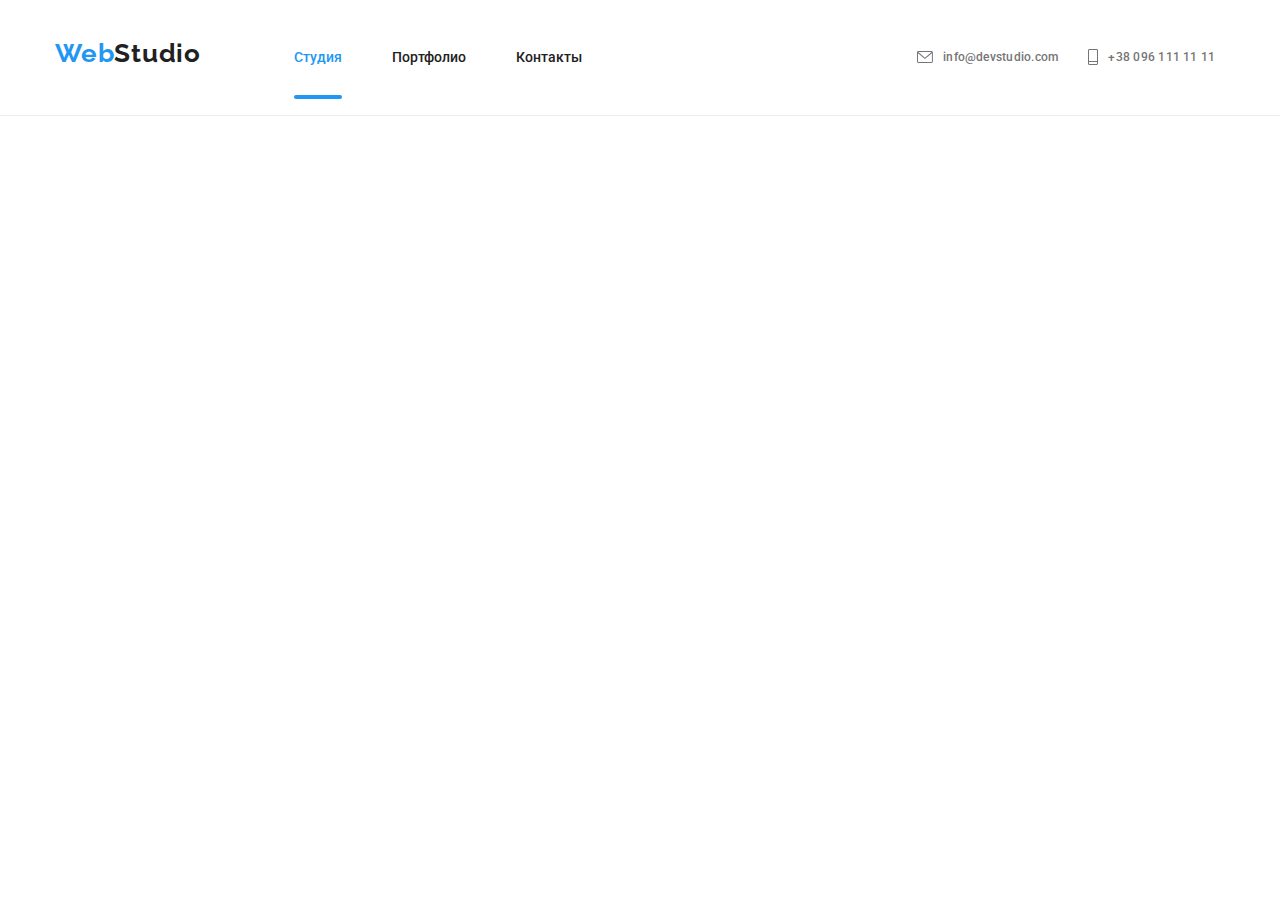
==== commit 5f9d5f0e: "hero" ====
--- a/portfolio.html
+++ b/portfolio.html
@@ -27,46 +27,121 @@
           >
           <ul class="site_nav_menu list">
             <li class="menu_list link_item">
-              <a class="menu_list_item link" href="./index.html">Студия</a>
+              <a class="menu_list_item current_page link" href="./index.html"
+                >Студия</a
+              >
             </li>
             <li class="menu_list link_item">
+              <a class="menu_list_item link" href="./portfolio.html"
+                >Портфолио</a
+              >
+            </li>
+            <li class="menu_list link_item">
+              <a class="menu_list_item link" href="#contacts">Контакты</a>
+            </li>
+          </ul>
+          <ul class="site_nav_contact list">
+            <li class="mail_link">
               <a
-                class="menu_list_item current_page link"
+                class="contact link mail_header mail_thumb mobile_contact"
+                href="mailto:info@devstudio.com"
+                ><svg class="mail_icon" width="16" height="12">
+                  <use href="./images/icons.svg#mail"></use>
+                </svg>
+                info@devstudio.com
+              </a>
+            </li>
+            <li class="phone_link">
+              <a
+                class="contact phone_header link mail_thumb mobile_contact"
+                href="tel:+380961111111"
+                ><svg class="phone_icon" width="10" height="16">
+                  <use href="./images/icons.svg#phone"></use>
+                </svg>
+                +38 096 111 11 11
+              </a>
+            </li>
+          </ul>
+        </nav>
+        <button type="button" class="mobile_menu_open_btn" data-menu-open>
+          <svg class="mobile_menu_open_btn__icon" width="40px" height="40px">
+            <use href="./images/icons.svg#mobile_menu_open_icon"></use>
+          </svg>
+        </button>
+      </div>
+      <div class="mobile_menu" data-menu>
+        <div class="container mobile_menu__container">
+          <button type="button" class="mobile_menu__close_btn" data-menu-close>
+            <svg class="mobile_menu__close_icon" width="40px" height="40px">
+              <use href="./images/icons.svg#close_window"></use>
+            </svg>
+          </button>
+          <ul class="mobile_menu__site_nav list">
+            <li class="mobile_menu__list link_item">
+              <a class="mobile_menu__list_item link" href="./index.html"
+                >Студия</a
+              >
+            </li>
+            <li class="mobile_menu__list link_item">
+              <a
+                class="mobile_menu__list_item current_page link"
                 href="./portfolio.html"
                 >Портфолио</a
               >
             </li>
-            <li class="menu_list link_item">
-              <a class="menu_list_item link" href="#contacts">Контакты</a>
+            <li class="mobile_menu__list link_item">
+              <a class="mobile_menu__list_item link" href="#contacts"
+                >Контакты</a
+              >
             </li>
           </ul>
-        </nav>
-        <ul class="site_nav_contact list header__container">
-          <li class="mail_link">
-            <a
-              class="contact link mail_header mail_thumb"
-              href="mailto:info@devstudio.com"
-              ><svg class="mail_icon" width="16" height="12">
-                <use href="./images/icons.svg#mail"></use>
-              </svg>
-              info@devstudio.com
-            </a>
-          </li>
-          <li class="phone_link">
-            <a
-              class="contact phone_header link mail_thumb"
-              href="tel:+380961111111"
-              ><svg class="phone_icon" width="10" height="16">
-                <use href="./images/icons.svg#phone"></use>
-              </svg>
-              +38 096 111 11 11
-            </a>
-          </li>
-        </ul>
+          <div>
+            <ul class="mobile_contacts__list list">
+              <li class="phone_link mobile_contacts__list_item">
+                <a
+                  class="contact mobile_menu__phone link mobile_contact"
+                  href="tel:+380961111111"
+                  >+38 096 111 11 11
+                </a>
+              </li>
+              <li class="mobile_contacts__list_item">
+                <a
+                  class="contact link mobile_menu__mail mobile_contact"
+                  href="mailto:info@devstudio.com"
+                  >info@devstudio.com
+                </a>
+              </li>
+            </ul>
+          </div>
+          <div class="mobile_social">
+            <ul class="mobile_social__list">
+              <li class="list mobile_social__list_item">
+                <a class="link mobile_social__list_item_link" href=""
+                  >Instagram</a
+                >
+              </li>
+              <li class="list mobile_social__list_item">
+                <a class="link mobile_social__list_item_link" href=""
+                  >Twitter</a
+                >
+              </li>
+              <li class="list mobile_social__list_item">
+                <a class="link mobile_social__list_item_link" href=""
+                  >Facebook</a
+                >
+              </li>
+              <li class="list mobile_social__list_item">
+                <a class="link mobile_social__list_item_link" href=""
+                  >LinkedIn</a
+                >
+              </li>
+            </ul>
+          </div>
+        </div>
       </div>
     </header>
     <!--------------------------------------- NAVIGATION ------------------------------------------------>
-    <main>
+    <!-- <main>
       <section class="section">
         <div class="container">
           <ul class="list button button_item_list">
@@ -85,9 +160,9 @@
             <li class="button_list">
               <button class="button_item" type="button">Маркетинг</button>
             </li>
-          </ul>
-          <!---------------------------------------------- PROJECTS -------------------------------------------------->
-          <ul class="project list">
+          </ul> -->
+    <!---------------------------------------------- PROJECTS -------------------------------------------------->
+    <!-- <ul class="project list">
             <li class="project__item">
               <a class="project__item_link link" href="">
                 <div class="project__item_thumb">
@@ -323,9 +398,9 @@
           </ul>
         </div>
       </section>
-    </main>
+    </main> -->
     <!-------------------------------------------------- FOOTER -------------------------------------------->
-    <footer class="footer">
+    <!-- <footer class="footer">
       <div class="container footer_container">
         <div class="footer_contacts">
           <a class="site_nav__logo_img logo_footer link" href="#logo" lang="en">
@@ -413,7 +488,7 @@
           </form>
         </div>
       </div>
-    </footer>
+    </footer> -->
     <script src="./js/menu.js"></script>
   </body>
 </html>
--- a/css/main.min.css
+++ b/css/main.min.css
@@ -1 +1 @@
-:root{--main_font: "Roboto", sans-serif;--secondary_font: "Raleway", sans-serif;--main_text_color_theme_dark: rgba(33, 33, 33, 1);--secondary_text_color_theme-dark: rgba(117, 117, 117, 1);--main_text_color_theme_light: rgba(255, 255, 255, 1);--secondary_text_color_theme_light: rgba(255, 255, 255, 0.6);--accent_color: rgba(33, 150, 243, 1);--hang_color: rgba(245, 244, 250, 1) }.visually_hidden{position:absolute;width:1px;height:1px;margin:-1px;border:0;padding:0;white-space:nowrap;clip-path:inset(100%);clip:rect(0 0 0 0);overflow:hidden}:root{--main_font: "Roboto", sans-serif;--secondary_font: "Raleway", sans-serif;--main_text_color_theme_dark: rgba(33, 33, 33, 1);--secondary_text_color_theme-dark: rgba(117, 117, 117, 1);--main_text_color_theme_light: rgba(255, 255, 255, 1);--secondary_text_color_theme_light: rgba(255, 255, 255, 0.6);--accent_color: rgba(33, 150, 243, 1);--hang_color: rgba(245, 244, 250, 1) }body{background-color:rgba(255,255,255,.8980392157);font-family:var(--main_font);color:var(--main_text_color_theme_dark)}h1,h2,h3,h4,h5,h6,p{margin-top:0;margin-bottom:0}ul,ol{margin-top:0;margin-bottom:0;padding-left:0}img{display:block}.list{list-style:none;text-decoration:none}.link{text-decoration:none}.container{width:100%;padding-left:15px;padding-right:15px;background-color:#fff}@media screen and (min-width: 480px){.container{width:480px;margin-left:auto;margin-right:auto}}@media screen and (min-width: 768px){.container{width:768px}}@media screen and (min-width: 1200px){.container{width:1200px}}.section{padding-top:94px;padding-bottom:94px}@media screen and (max-width: 768px){.mobile_menu{position:fixed;left:0;top:0;width:100%;height:100%;opacity:0;visibility:hidden;pointer-events:none;transition:opacity 250ms cubic-bezier(0.4, 0, 0.2, 1),visibility 250ms cubic-bezier(0.4, 0, 0.2, 1)}.mobile_menu.is-open{opacity:1;visibility:visible;pointer-events:auto}.mobile_menu__container{position:relative;padding-top:48px;padding-bottom:48px;padding-left:40px}.mobile_menu__close_btn{position:absolute;top:10px;right:15px;background:rgba(0,0,0,0);border:none;padding:0;line-height:0;padding:11px}.mobile_menu__close_icon:hover,.mobile_menu__close_icon:focus{fill:var(--accent_color)}.mobile_menu_open_btn__icon:hover,.mobile_menu_open_btn__icon:focus{fill:var(--accent_color)}}@media screen and (min-width: 768px){.mobile_menu{display:none}}.site_nav__logo_img{font-family:var(--secondary_font);font-weight:bold;font-size:26px;line-height:100%;color:var(--main_text_color_theme_dark);align-items:center;letter-spacing:.03em;margin-right:88px;padding-bottom:25px;padding-top:24px}.logo_web{color:var(--accent_color)}.logo_studio{color:var(--main_text_color_theme_light)}.logo_footer{font-family:var(--secondary_font);font-weight:bold;font-size:26px;line-height:100%;color:var(--main_text_color_theme_dark);align-items:center;letter-spacing:.03em;margin-right:88px;padding-bottom:0;padding-top:0}@media screen and (min-width: 1200px){.site_nav__logo_img{margin-right:93px}}.modal_close_button{position:absolute;top:8px;right:8px;display:flex;align-items:center;justify-content:center;width:30px;height:30px;border:1px solid rgba(0,0,0,.1);border-radius:50%;background-color:var(--main_text_color_theme_light);cursor:pointer;padding:0;transition:fill 250ms cubic-bezier(0.4, 0, 0.2, 1)}.modal_close_button:hover,.modal_close_button :focus{fill:var(--accent_color)}.social_link__footer{display:flex;align-items:center;justify-content:center;width:44px;height:44px;border-radius:50%;background-color:rgba(255,255,255,.1);fill:var(--main_text_color_theme_light);transition:background-color 250ms cubic-bezier(0.4, 0, 0.2, 1)}.social_link__footer:hover,.social_link__footer:focus{background-color:var(--accent_color)}.social_link__footer:hover.social_list__footer_icon,.social_link__footer:focus.social_list__footer_icon{fill:var(--main_text_color_theme_light)}.header__container{display:flex;align-items:center;justify-content:space-between;padding-top:16px;padding-bottom:16px}.mobile_menu__list{padding-bottom:32px}.mobile_menu__site_nav{padding-top:48px;padding-left:0;margin-bottom:302px}.mobile_menu__list_item{font-weight:500;font-family:var(--main_font);font-size:40px;line-height:47px;text-align:left;letter-spacing:.02em;color:var(--main_text_color_theme_dark);display:block;margin-bottom:35,71px;transition:color 250ms cubic-bezier(0.4, 0, 0.2, 1)}.mobile_menu__list_item:hover,.mobile_menu__list_item:focus{color:var(--accent_color)}.current_page{color:var(--accent_color)}.mobile_menu__site_nav{display:block;align-items:flex-start;justify-content:flex-start}.mobile_contacts__list_item{padding-top:32px}.mobile_menu__phone{padding-bottom:32px;font-family:var(--main_font);font-style:normal;font-weight:500;font-size:34px;line-height:40px;letter-spacing:.02em;color:var(--accent_color)}.mobile_menu__mail{font-family:var(--main_font);font-style:normal;font-weight:500;font-size:24px;line-height:28px;letter-spacing:.02em;color:var(--secondary_text_color_theme-dark)}.mobile_social__list{padding-top:64px;display:flex;flex-direction:row;justify-content:space-between;align-items:center}.mobile_social__list_item_link{font-family:var(--main_font);font-style:normal;font-weight:500;font-size:18px;line-height:1,22;letter-spacing:.02em;color:var(--accent_color)}.mobile_social__list_item::after{content:"";margin-left:15px;border:1px solid rgba(33,33,33,.2);transform:rotate(90deg)}.mobile_social__list_item:last-child:after{content:"";border:none}@media screen and (max-width: 768px){.site_nav_menu{display:none}.site_nav_contact{display:none}.mobile_menu_open_btn{background:rgba(0,0,0,0);border:0;padding:0;line-height:0}}@media screen and (min-width: 768px){.mobile_menu_open_btn{display:none}.site_nav_menu{display:flex;align-items:center;justify-content:space-evenly}.site_nav_contact{display:block}.header__container{display:block}.menu_list_item{font-family:var(--main_font);font-weight:500;font-size:14px;line-height:1.33;color:var(--main_text_color_theme_dark);display:block;padding-bottom:32px;padding-top:32px;transition:color 250ms cubic-bezier(0.4, 0, 0.2, 1)}.menu_list_item:hover,.menu_list_item:focus{color:var(--accent_color)}.menu_list{position:relative}.menu_list:not(:last-child){margin-right:50px}.current_page{color:var(--accent_color)}.site_nav_menu .current_page::after{position:absolute;left:0;bottom:0;display:inline-block;content:"";height:4px;border-radius:2px;width:100%;background-color:var(--accent_color)}.site_nav{display:flex}.mobile_contact{color:var(--secondary_text_color_theme-dark);transition:color 250ms cubic-bezier(0.4, 0, 0.2, 1);display:flex;align-items:center;font-family:var(--main_font);font-size:12px;font-weight:500;font-style:normal;line-height:14px;letter-spacing:.02em}.mobile_contact:hover,.mobile_contact:focus{color:var(--accent_color)}.site_nav_contact{padding-top:21px;padding-left:80px;padding-right:0px}.mail_link{margin-bottom:10px}.mail_icon{margin-right:8px;fill:var(--secondary_text_color_theme-dark);transition:fill 250ms cubic-bezier(0.4, 0, 0.2, 1)}.mail_link:hover .mail_icon,.mail_link:focus .mail_icon{fill:var(--accent_color)}.phone_icon{margin-right:8px;fill:var(--secondary_text_color_theme-dark);transition:fill 250ms cubic-bezier(0.4, 0, 0.2, 1)}.phone_link:hover .phone_icon,.phone_link:focus .phone_icon{fill:var(--accent_color)}.phone_link .phone_icon::before{position:absolute;display:flex;align-items:center;justify-content:center;padding-right:10px;fill:var(--secondary_text_color_theme-dark);transition:fill 250ms cubic-bezier(0.4, 0, 0.2, 1)}}@media screen and (min-width: 1200px){.header{border-bottom:1px solid #ececec}.header__container{display:flex;align-items:center;justify-content:space-between}.menu_list_item{font-family:var(--main_font);font-weight:500;font-size:14px;line-height:1.33;color:var(--main_text_color_theme_dark);display:block;padding-bottom:32px;padding-top:32px;transition:color 250ms cubic-bezier(0.4, 0, 0.2, 1)}.menu_list_item:hover,.menu_list_item:focus{color:var(--accent_color)}.menu_list{position:relative}.menu_list:not(:last-child){margin-right:50px}.current_page{color:var(--accent_color)}.site_nav_menu .current_page::after{position:absolute;left:0;bottom:0;display:inline-block;content:"";height:4px;border-radius:2px;width:100%;background-color:var(--accent_color)}.site_nav_menu{display:flex;align-items:center;justify-content:center}.site_nav_contact{display:flex;flex-direction:row;align-items:center;justify-content:center;font-family:var(--main_font);font-size:14px;font-weight:500;font-style:normal;line-height:16px;letter-spacing:.02em;padding-top:0;padding-left:335px}.contact{color:var(--secondary_text_color_theme-dark);transition:color 250ms cubic-bezier(0.4, 0, 0.2, 1)}.contact:hover,.contact:focus{color:var(--accent_color)}.contact_footer{font-style:normal;font-weight:400;font-size:14px;letter-spacing:.03em}.header.header__container{position:relative;display:flex;align-items:center;justify-content:center}.mail_thumb{display:flex;align-items:center;justify-content:center;flex-direction:row}.mail_link{display:flex;align-items:center;justify-content:center;margin-right:30px;margin-bottom:0}.phone_link{display:flex;align-items:center;justify-content:flex-end}.mail_icon{margin-right:10px;fill:var(--secondary_text_color_theme-dark);transition:fill 250ms cubic-bezier(0.4, 0, 0.2, 1)}.mail_link:hover .mail_icon,.mail_link:focus .mail_icon{fill:var(--accent_color)}.phone_icon{margin-right:10px;fill:var(--secondary_text_color_theme-dark);transition:fill 250ms cubic-bezier(0.4, 0, 0.2, 1)}.phone_link:hover .phone_icon,.phone_link:focus .phone_icon{fill:var(--accent_color)}.phone_link .phone_icon::before{position:absolute;display:flex;align-items:center;justify-content:center;padding-right:10px;fill:var(--secondary_text_color_theme-dark);transition:fill 250ms cubic-bezier(0.4, 0, 0.2, 1)}}.section_hero{background-color:#2f303a;padding-top:200px;padding-bottom:200px;text-align:center;margin-left:auto;margin-right:auto;max-width:1600px;height:600px;background-image:linear-gradient(rgba(47, 48, 58, 0.4), rgba(47, 48, 58, 0.4)),url(../images/hero_img.jpg);background-position:center;background-repeat:no-repeat;justify-content:center}.title{font-family:var(--main_font);font-weight:900;font-size:44px;line-height:1.36;text-align:center;letter-spacing:.06em;text-transform:uppercase;color:var(--main_text_color_theme_light);margin:0 auto;width:696px}.section_title{font-style:normal;font-weight:700;font-size:36px;line-height:1.17;text-align:center;letter-spacing:.03em;margin-bottom:50px}.hero_button{font-family:var(--main_font);font-style:normal;font-weight:700;font-size:16px;line-height:30px;text-align:center;letter-spacing:.06em;background-color:var(--accent_color);box-shadow:0px 4px 4px rgba(0,0,0,.15);border-radius:4px;margin-top:30px;border:0;width:200px;height:50px;color:var(--main_text_color_theme_light);transition:background-color 250ms cubic-bezier(0.4, 0, 0.2, 1),color 250ms cubic-bezier(0.4, 0, 0.2, 1)}.hero_button:hover,.hero_button:focus{background-color:#188ce8;color:var(--main_text_color_theme_light)}.hang{padding-bottom:0}.hang_title{font-weight:700;font-size:14px;line-height:1.14;letter-spacing:.03em;text-transform:uppercase;color:var(--main_text_color_theme_dark);margin-bottom:10px}.hang_description{font-style:normal;font-weight:400;font-size:14px;line-height:1.71;letter-spacing:.03em;color:var(--secondary_text_color_theme-dark);width:270px;height:75px}.hang_list{display:flex;margin-left:-30px;margin-top:-30px}.hang_list__item{margin-left:30px;margin-top:30px;width:270px}.hang_list__item_element{display:flex;align-items:center;justify-content:center;width:270px;height:120px;height:120px;margin-bottom:30px;background-color:var(--hang_color);border-radius:4px}.hang_list__item_element_icon{display:flex;background-position:center}.servises__list{display:flex;margin-left:-30px;margin-top:-30px}.servises__list_item{margin-left:30px;margin-top:30px;flex-basis:calc((100% - 90px)/3)}.service__list_item_thumb{position:relative}.services_item{position:absolute;bottom:0;width:100%;height:70px;background:rgba(47,48,58,.8);padding-top:27px;padding-bottom:27px}.services_item_title{font-family:var(--main_font);font-style:normal;font-weight:700;font-size:14px;line-height:16px;letter-spacing:.03em;text-transform:uppercase;color:var(--main_text_color_theme_light);text-align:center;height:70px}.team{background:#f5f4fa}.team_list{display:flex;margin-left:-30px;margin-top:-30px}.team__member_card{margin-left:30px;margin-top:30px;flex-basis:calc((100% - 120px)/4);background-color:var(--main_text_color_theme_light);box-shadow:0px 1px 3px rgba(0,0,0,.12),0px 1px 1px rgba(0,0,0,.14),0px 2px 1px rgba(0,0,0,.2);border-radius:0px 0px 4px 4px}.team__member_card_detail{padding-top:30px;padding-bottom:30px;padding-left:10px;padding-right:10px}.team__member_name{font-style:normal;font-weight:500;font-size:16px;line-height:1.18;text-align:center;letter-spacing:.03em;margin-bottom:10px}.team__member_position{font-style:normal;font-weight:400;font-size:16px;line-height:1.19;text-align:center;letter-spacing:.03em;color:var(--secondary_text_color_theme-dark);margin-bottom:16px}.social_list{display:flex;justify-content:center}.social_list_link{display:flex;align-items:center;justify-content:center;width:44px;height:44px;border-radius:50%;background-color:var(--main_text_color_theme_light);transition:background-color 250ms cubic-bezier(0.4, 0, 0.2, 1)}.social_list_link:hover,.social_list_link:focus{background-color:var(--accent_color)}.social_list_icon{fill:#afb1b8;transition:fill 250ms cubic-bezier(0.4, 0, 0.2, 1)}.social_list_link:hover .social_list_icon,.social_list_link:focus .social_list_icon{fill:var(--main_text_color_theme_light)}.social_list_item:not(:last-child){margin-right:10px}.button_item{background-color:#2196f3;font-family:var(--main_font);cursor:pointer;background:#f5f4fa;font-style:normal;font-weight:500;font-size:16px;text-align:center;letter-spacing:.03em;padding-top:6px;padding-bottom:6px;padding-right:22px;padding-left:22px;border-radius:4px;border:0;transition:background 250ms cubic-bezier(0.4, 0, 0.2, 1),color 250ms cubic-bezier(0.4, 0, 0.2, 1),box-shadow 250ms cubic-bezier(0.4, 0, 0.2, 1)}.button_item:hover,.button_item:focus{background:var(--accent_color);color:var(--main_text_color_theme_light);box-shadow:0px 3px 1px rgba(0,0,0,.1),0px 1px 2px rgba(0,0,0,.08),0px 2px 2px rgba(0,0,0,.12)}.button{color:var(--secondary_text_color_theme_light)}.button_list{margin-top:8px;margin-left:8px}.button_item_list{display:flex;margin-bottom:50px;justify-content:center;margin-left:-8px;margin-top:-8px}.project__item_title{color:var(--main_text_color_theme_dark);font-style:normal;font-weight:700;font-size:18px;line-height:2;letter-spacing:.06em;margin-bottom:4px}.project__item_description{color:var(--secondary_text_color_theme-dark);font-style:normal;font-weight:400;font-size:16px;line-height:1.87;letter-spacing:.03em}.project{display:flex;flex-wrap:wrap;margin-left:-30px;margin-top:-30px}.project__item{margin-left:30px;margin-top:30px;flex-basis:370px;background-color:var(--main_text_color_theme_light);transition:box-shadow 250ms cubic-bezier(0.4, 0, 0.2, 1)}.project__item_link{transition:box-shadow 250ms cubic-bezier(0.4, 0, 0.2, 1)}.project__item_link:hover,.project__item_link:focus{display:block;box-shadow:0px 1px 1px rgba(0,0,0,.12),0px 4px 4px rgba(0,0,0,.06),1px 4px 6px rgba(0,0,0,.16)}.project__item_detail{padding-top:20px;padding-bottom:20px;padding-left:24px;padding-right:24px;border-left:1px solid #eee;border-right:1px solid #eee;border-bottom:1px solid #eee}.project__item_thumb{position:relative;overflow:hidden}.project__item_overlay{position:absolute;display:flex;align-items:center;justify-content:center;top:0;left:0;width:100%;height:100%;background:rgba(33,150,243,.9);padding-left:24px;padding-right:24px;transform:translatey(100%);transition:transform 250ms cubic-bezier(0.4, 0, 0.2, 1)}.project__item_link:hover .project__item_overlay,.project__item_link:focus .project__item_overlay{transform:translate(0)}.project__item_overlay_text{font-family:var(--main_font);font-style:normal;font-weight:400;font-size:18px;line-height:28px;letter-spacing:.03em;color:#f5f4fa}.clients__list{display:flex;align-items:center;justify-content:center}.client__list_item:not(:first-child){margin-left:30px;display:flex}.client__list_item_link{display:flex;align-items:center;justify-content:center;width:170px;height:92px;border:1px solid #afb1b8;border-radius:4px;transition:border-color 250ms cubic-bezier(0.4, 0, 0.2, 1)}.client__list_item_link:hover,.client__list_item_link:focus{border-color:var(--accent_color)}.client__list_item_icon{display:flex;justify-content:space-around;fill:#afb1b8;transition:fill 250ms cubic-bezier(0.4, 0, 0.2, 1)}.client__list_item_link:hover .client__list_item_icon,.client__list_item_link:focus .client__list_item_icon{fill:var(--accent_color)}.backdrop{position:fixed;top:0;left:0;width:100%;height:100%;background-color:rgba(0,0,0,.2)}.backdrop.is-hidden{opacity:0;visibility:hidden;pointer-events:none}.modal{position:absolute;top:50%;left:50%;transform:translate(-50%, -50%);width:528px;height:581px;background:var(--main_text_color_theme_light);box-shadow:0px 1px 3px rgba(0,0,0,.12),0px 1px 1px rgba(0,0,0,.14),0px 2px 1px rgba(0,0,0,.2);border-radius:4px}.contact_form{display:flex;flex-direction:column;padding-top:40px;padding-left:40px;padding-right:40px}.contact_form_title{text-align:center;justify-content:center;font-family:var(--main_font);font-style:normal;font-weight:700;font-size:20px;line-height:23px;letter-spacing:.03em;color:var(--main_text_color_theme_dark);margin-bottom:12px}.contact_form_field_span{padding-bottom:4px;font-family:var(--main_font);font-style:normal;font-weight:400;font-size:12px;line-height:14px;letter-spacing:.01em;color:var(--secondary_text_color_theme-dark)}.contact_form_field{margin-bottom:10px}.contact_form_input_wrapper{position:relative;margin-top:4px;transition:outline 250ms cubic-bezier(0.4, 0, 0.2, 1),border-color 250ms cubic-bezier(0.4, 0, 0.2, 1)}.contact_form_input{width:100%;height:40px;padding-left:42px;border:1px solid rgba(33,33,33,.2);border-radius:4px;cursor:pointer;transition:outline 250ms cubic-bezier(0.4, 0, 0.2, 1),border-color 250ms cubic-bezier(0.4, 0, 0.2, 1)}.contact_form_input:focus{outline:none;border-color:var(--accent_color)}.contact_form_icon{position:absolute;top:50%;left:15px;transform:translateY(-50%);color:var(--main_text_color_theme_dark);transition:color 250ms cubic-bezier(0.4, 0, 0.2, 1)}.contact_form_input:focus+.contact_form_icon{fill:var(--accent_color)}.contact_form_message{width:100%;height:120px;margin-top:6px;resize:none;padding:12px 16px;border:1px solid rgba(33,33,33,.2);border-radius:4px;cursor:pointer;transition:outline 250ms cubic-bezier(0.4, 0, 0.2, 1),border-color 250ms cubic-bezier(0.4, 0, 0.2, 1)}.contact_form_message::placeholder{text-transform:uppercase}.contact_form_message:focus{outline:none;border-color:var(--accent_color)}.contact_form_checkbox_label{display:flex;align-items:center;font-size:14px;margin-bottom:30px;font-family:var(--main_font);font-style:normal;font-weight:400;font-size:14px;line-height:24px;letter-spacing:.03em;color:var(--secondary_text_color_theme-dark)}.contact_form_checkbox_label::before{display:flex;justify-content:center;align-items:center;width:18px;height:18px;border:1px solid #555;cursor:pointer;content:"";margin-right:10px;color:var(--main_text_color_theme_dark);border-radius:2px;transition:outline 250ms cubic-bezier(0.4, 0, 0.2, 1);background-color:var(--main_text_color_theme_light)}.contact_form_checkbox:checked+.contact_form_checkbox_label::before{background-color:var(--accent_color);background-image:url(../images/checkbox_icon.svg);background-repeat:no-repeat;background-size:contain;background-position:center;background-origin:border-box;border:1px solid var(--accent_color);border-radius:2px;padding-top:4px}.contact_form_checkbox:focus+.contact_form_checkbox_label::before{border:2px solid var(--accent_color)}.contact_form-checkbox_link{color:var(--accent_color)}.contact_form_button{align-self:center;text-align:center;box-shadow:0;width:200px;height:50px;background:var(--accent_color);box-shadow:0px 4px 4px rgba(0,0,0,.15);border:0;border-radius:4px;font-family:var(--main_font);font-style:normal;font-weight:700;font-size:16px;line-height:30px;letter-spacing:.06em;color:var(--main_text_color_theme_light);padding:10px;padding-bottom:40px;cursor:pointer}.footer{background-color:#2f303a;padding-top:60px;padding-bottom:60px}.footer_container{display:flex;align-items:baseline}.address{font-family:var(--main_font);font-weight:400;font-size:14px;line-height:24px;letter-spacing:1.71;font-style:normal;text-decoration:none;margin-top:20px}.detai_adress{color:var(--main_text_color_theme_light);padding-top:111px}.address__detail{margin-bottom:9px}.address__detail:not(:last-child){margin-bottom:9px}.address__detail:last-child{margin-bottom:0}.contact_footer{margin-left:0}.social_list__container{display:flex}.social_list__container{display:flex;margin-left:70px;flex-direction:column}.social_list__footer_title{display:flex;font-weight:700;font-size:14px;line-height:1.14;letter-spacing:.03em;text-transform:uppercase;color:var(--main_text_color_theme_light);margin-bottom:20px}.social_link__footer{display:flex;align-items:center;justify-content:center;width:44px;height:44px;border-radius:50%;background-color:rgba(255,255,255,.1);fill:var(--main_text_color_theme_light);transition:background-color 250ms cubic-bezier(0.4, 0, 0.2, 1)}.social_link__footer:hover,.social_link__footer:focus{background-color:var(--accent_color)}.social_list__footer{display:flex;justify-content:center;align-items:center}.social_list__footer_item{display:block;justify-content:center;align-items:center}.social_list__footer_item:not(:last-child){margin-right:10px}.social_list__footer_icon{width:20px;height:20px;transition:fill 250ms cubic-bezier(0.4, 0, 0.2, 1);fill:var(--main_text_color_theme_light)}.subscribe_container{margin-left:93px}.subscribe_list_item{display:flex;align-items:center;justify-content:center;width:200px;height:50px}.subscribe_input{width:358px;height:50px;border:1px solid rgba(255,255,255,.3);filter:drop-shadow(0px 4px 4px rgba(0, 0, 0, 0.15));border-radius:4px;margin-right:12px;background:0;padding-left:16px}.subscribe_title{display:flex;font-weight:700;font-size:14px;line-height:1.14;letter-spacing:.03em;text-transform:uppercase;color:var(--main_text_color_theme_light);margin-bottom:20px}.subscribe_button{display:flex;align-items:center;text-align:center;justify-content:center;box-shadow:0;width:200px;height:50px;background:var(--accent_color);box-shadow:0px 4px 4px rgba(0,0,0,.15);border-radius:4px;border:0;font-family:var(--main_font);font-style:normal;font-weight:700;font-size:16px;line-height:30px;letter-spacing:.06em;color:var(--main_text_color_theme_light)}.subscribe{text-align:center;justify-content:center}.subscribe_input{color:var(--main_text_color_theme_light);background-color:rgba(0,0,0,0)}.subscribe_icon{width:24px;height:24px;margin-left:10px}/*# sourceMappingURL=main.min.css.map */+:root{--main_font: "Roboto", sans-serif;--secondary_font: "Raleway", sans-serif;--main_text_color_theme_dark: rgba(33, 33, 33, 1);--secondary_text_color_theme-dark: rgba(117, 117, 117, 1);--main_text_color_theme_light: rgba(255, 255, 255, 1);--secondary_text_color_theme_light: rgba(255, 255, 255, 0.6);--accent_color: rgba(33, 150, 243, 1);--hang_color: rgba(245, 244, 250, 1) }.visually_hidden{position:absolute;width:1px;height:1px;margin:-1px;border:0;padding:0;white-space:nowrap;clip-path:inset(100%);clip:rect(0 0 0 0);overflow:hidden}:root{--main_font: "Roboto", sans-serif;--secondary_font: "Raleway", sans-serif;--main_text_color_theme_dark: rgba(33, 33, 33, 1);--secondary_text_color_theme-dark: rgba(117, 117, 117, 1);--main_text_color_theme_light: rgba(255, 255, 255, 1);--secondary_text_color_theme_light: rgba(255, 255, 255, 0.6);--accent_color: rgba(33, 150, 243, 1);--hang_color: rgba(245, 244, 250, 1) }body{background-color:rgba(255,255,255,.8980392157);font-family:var(--main_font);color:var(--main_text_color_theme_dark)}h1,h2,h3,h4,h5,h6,p{margin-top:0;margin-bottom:0}ul,ol{margin-top:0;margin-bottom:0;padding-left:0}img{display:block}.list{list-style:none;text-decoration:none}.link{text-decoration:none}.container{width:100%;padding-left:15px;padding-right:15px}@media screen and (min-width: 480px){.container{width:480px;margin-left:auto;margin-right:auto}}@media screen and (min-width: 768px){.container{width:768px}}@media screen and (min-width: 1200px){.container{width:1200px}}.section{padding-top:94px;padding-bottom:94px}@media screen and (min-width: 480px){.section{width:480px;margin-left:auto;margin-right:auto}}@media screen and (min-width: 768px){.section{width:768px}}@media screen and (min-width: 1200px){.section{width:1200px}}@media screen and (max-width: 768px){.mobile_menu{position:fixed;left:0;top:0;width:100%;height:100%;opacity:0;visibility:hidden;pointer-events:none;transition:opacity 250ms cubic-bezier(0.4, 0, 0.2, 1),visibility 250ms cubic-bezier(0.4, 0, 0.2, 1)}.mobile_menu.is-open{opacity:1;visibility:visible;pointer-events:auto}.mobile_menu__container{position:relative;padding-top:48px;padding-bottom:48px;padding-left:40px}.mobile_menu__close_btn{position:absolute;top:10px;right:15px;background:rgba(0,0,0,0);border:none;padding:0;line-height:0;padding:11px}.mobile_menu__close_icon:hover,.mobile_menu__close_icon:focus{fill:var(--accent_color)}.mobile_menu_open_btn__icon:hover,.mobile_menu_open_btn__icon:focus{fill:var(--accent_color)}}@media screen and (min-width: 768px){.mobile_menu{display:none}}.site_nav__logo_img{font-family:var(--secondary_font);font-weight:bold;font-size:26px;line-height:100%;color:var(--main_text_color_theme_dark);align-items:center;letter-spacing:.03em;margin-right:88px;padding-bottom:25px;padding-top:24px}.logo_web{color:var(--accent_color)}.logo_studio{color:var(--main_text_color_theme_light)}.logo_footer{font-family:var(--secondary_font);font-weight:bold;font-size:26px;line-height:100%;color:var(--main_text_color_theme_dark);align-items:center;letter-spacing:.03em;margin-right:88px;padding-bottom:0;padding-top:0}@media screen and (min-width: 1200px){.site_nav__logo_img{margin-right:93px}}.modal_close_button{position:absolute;top:8px;right:8px;display:flex;align-items:center;justify-content:center;width:30px;height:30px;border:1px solid rgba(0,0,0,.1);border-radius:50%;background-color:var(--main_text_color_theme_light);cursor:pointer;padding:0;transition:fill 250ms cubic-bezier(0.4, 0, 0.2, 1)}.modal_close_button:hover,.modal_close_button :focus{fill:var(--accent_color)}.social_link__footer{display:flex;align-items:center;justify-content:center;width:44px;height:44px;border-radius:50%;background-color:rgba(255,255,255,.1);fill:var(--main_text_color_theme_light);transition:background-color 250ms cubic-bezier(0.4, 0, 0.2, 1)}.social_link__footer:hover,.social_link__footer:focus{background-color:var(--accent_color)}.social_link__footer:hover.social_list__footer_icon,.social_link__footer:focus.social_list__footer_icon{fill:var(--main_text_color_theme_light)}.header__container{display:flex;align-items:center;justify-content:space-between;padding-top:16px;padding-bottom:16px}.mobile_menu__list{padding-bottom:32px}.mobile_menu__site_nav{padding-top:48px;padding-left:0;margin-bottom:302px}.mobile_menu__list_item{font-weight:500;font-family:var(--main_font);font-size:40px;line-height:47px;text-align:left;letter-spacing:.02em;color:var(--main_text_color_theme_dark);display:block;margin-bottom:35,71px;transition:color 250ms cubic-bezier(0.4, 0, 0.2, 1)}.mobile_menu__list_item:hover,.mobile_menu__list_item:focus{color:var(--accent_color)}.current_page{color:var(--accent_color)}.mobile_menu__site_nav{display:block;align-items:flex-start;justify-content:flex-start}.mobile_contacts__list_item{padding-top:32px}.mobile_menu__phone{padding-bottom:32px;font-family:var(--main_font);font-style:normal;font-weight:500;font-size:34px;line-height:40px;letter-spacing:.02em;color:var(--accent_color)}.mobile_menu__mail{font-family:var(--main_font);font-style:normal;font-weight:500;font-size:24px;line-height:28px;letter-spacing:.02em;color:var(--secondary_text_color_theme-dark)}.mobile_social__list{padding-top:64px;display:flex;flex-direction:row;justify-content:space-between;align-items:center}.mobile_social__list_item_link{font-family:var(--main_font);font-style:normal;font-weight:500;font-size:18px;line-height:1,22;letter-spacing:.02em;color:var(--accent_color)}.mobile_social__list_item::after{content:"";margin-left:15px;border:1px solid rgba(33,33,33,.2);transform:rotate(90deg)}.mobile_social__list_item:last-child:after{content:"";border:none}@media screen and (max-width: 768px){.site_nav_menu{display:none}.site_nav_contact{display:none}.mobile_menu_open_btn{background:rgba(0,0,0,0);border:0;padding:0;line-height:0}}@media screen and (min-width: 768px){.mobile_menu_open_btn{display:none}.site_nav_menu{display:flex;align-items:center;justify-content:space-evenly}.site_nav_contact{display:block}.header__container{display:block}.menu_list_item{font-family:var(--main_font);font-weight:500;font-size:14px;line-height:1.33;color:var(--main_text_color_theme_dark);display:block;padding-bottom:32px;padding-top:32px;transition:color 250ms cubic-bezier(0.4, 0, 0.2, 1)}.menu_list_item:hover,.menu_list_item:focus{color:var(--accent_color)}.menu_list{position:relative}.menu_list:not(:last-child){margin-right:50px}.current_page{color:var(--accent_color)}.site_nav_menu .current_page::after{position:absolute;left:0;bottom:0;display:inline-block;content:"";height:4px;border-radius:2px;width:100%;background-color:var(--accent_color)}.site_nav{display:flex}.mobile_contact{color:var(--secondary_text_color_theme-dark);transition:color 250ms cubic-bezier(0.4, 0, 0.2, 1);display:flex;align-items:center;font-family:var(--main_font);font-size:12px;font-weight:500;font-style:normal;line-height:14px;letter-spacing:.02em}.mobile_contact:hover,.mobile_contact:focus{color:var(--accent_color)}.site_nav_contact{padding-top:21px;padding-left:80px;padding-right:0px}.mail_link{margin-bottom:10px}.mail_icon{margin-right:8px;fill:var(--secondary_text_color_theme-dark);transition:fill 250ms cubic-bezier(0.4, 0, 0.2, 1)}.mail_link:hover .mail_icon,.mail_link:focus .mail_icon{fill:var(--accent_color)}.phone_icon{margin-right:8px;fill:var(--secondary_text_color_theme-dark);transition:fill 250ms cubic-bezier(0.4, 0, 0.2, 1)}.phone_link:hover .phone_icon,.phone_link:focus .phone_icon{fill:var(--accent_color)}.phone_link .phone_icon::before{position:absolute;display:flex;align-items:center;justify-content:center;padding-right:10px;fill:var(--secondary_text_color_theme-dark);transition:fill 250ms cubic-bezier(0.4, 0, 0.2, 1)}}@media screen and (min-width: 1200px){.header{border-bottom:1px solid #ececec}.header__container{display:flex;align-items:center;justify-content:space-between}.menu_list_item{font-family:var(--main_font);font-weight:500;font-size:14px;line-height:1.33;color:var(--main_text_color_theme_dark);display:block;padding-bottom:32px;padding-top:32px;transition:color 250ms cubic-bezier(0.4, 0, 0.2, 1)}.menu_list_item:hover,.menu_list_item:focus{color:var(--accent_color)}.menu_list{position:relative}.menu_list:not(:last-child){margin-right:50px}.current_page{color:var(--accent_color)}.site_nav_menu .current_page::after{position:absolute;left:0;bottom:0;display:inline-block;content:"";height:4px;border-radius:2px;width:100%;background-color:var(--accent_color)}.site_nav_menu{display:flex;align-items:center;justify-content:center}.site_nav_contact{display:flex;flex-direction:row;align-items:center;justify-content:center;font-family:var(--main_font);font-size:14px;font-weight:500;font-style:normal;line-height:16px;letter-spacing:.02em;padding-top:0;padding-left:335px}.contact{color:var(--secondary_text_color_theme-dark);transition:color 250ms cubic-bezier(0.4, 0, 0.2, 1)}.contact:hover,.contact:focus{color:var(--accent_color)}.contact_footer{font-style:normal;font-weight:400;font-size:14px;letter-spacing:.03em}.header.header__container{position:relative;display:flex;align-items:center;justify-content:center}.mail_thumb{display:flex;align-items:center;justify-content:center;flex-direction:row}.mail_link{display:flex;align-items:center;justify-content:center;margin-right:30px;margin-bottom:0}.phone_link{display:flex;align-items:center;justify-content:flex-end}.mail_icon{margin-right:10px;fill:var(--secondary_text_color_theme-dark);transition:fill 250ms cubic-bezier(0.4, 0, 0.2, 1)}.mail_link:hover .mail_icon,.mail_link:focus .mail_icon{fill:var(--accent_color)}.phone_icon{margin-right:10px;fill:var(--secondary_text_color_theme-dark);transition:fill 250ms cubic-bezier(0.4, 0, 0.2, 1)}.phone_link:hover .phone_icon,.phone_link:focus .phone_icon{fill:var(--accent_color)}.phone_link .phone_icon::before{position:absolute;display:flex;align-items:center;justify-content:center;padding-right:10px;fill:var(--secondary_text_color_theme-dark);transition:fill 250ms cubic-bezier(0.4, 0, 0.2, 1)}}.section_hero{width:100%;padding-top:118px;padding-bottom:118px;text-align:center;margin-left:auto;margin-right:auto;height:400px;background-image:linear-gradient(rgba(47, 48, 58, 0.4), rgba(47, 48, 58, 0.4)),url("../../images/hero/mobile_hero@1x.jpg");background-size:cover;background-repeat:no-repeat;background-position:center;background-color:var(--accent-background)}@media(min-device-pixel-ratio: 2),(min-resolution: 192dpi),(min-resolution: 2dppx){.section_hero{background-image:linear-gradient(to right, rgba(47, 48, 58, 0.4), rgba(47, 48, 58, 0.4)),url("../../images/hero/mobile_hero@2x.jpg")}}.section_hero .section_hero__title{font-family:var(--main_font);font-weight:900;font-size:44px;line-height:1.36;text-align:center;letter-spacing:.06em;text-transform:uppercase;color:var(--main_text_color_theme_light);margin:0 auto}.section_hero .section_hero__button{font-family:var(--main_font);font-style:normal;font-weight:700;font-size:16px;line-height:30px;text-align:center;letter-spacing:.06em;background-color:var(--accent_color);box-shadow:0px 4px 4px rgba(0,0,0,.15);border-radius:4px;margin-top:30px;border:0;width:200px;height:50px;color:var(--main_text_color_theme_light);transition:background-color 250ms cubic-bezier(0.4, 0, 0.2, 1),color 250ms cubic-bezier(0.4, 0, 0.2, 1)}.section_hero .section_hero__button:hover,.section_hero .section_hero__button:focus{background-color:#188ce8;color:var(--main_text_color_theme_light)}@media screen and (min-width: 768px){.section_hero{margin-left:auto;margin-right:auto;background-image:linear-gradient(rgba(47, 48, 58, 0.4), rgba(47, 48, 58, 0.4)),url("../../images/hero/tablet_hero@1x.jpg");background-size:cover;background-repeat:no-repeat;background-color:var(--accent-background)}}@media screen and (min-width: 768px)and (min-device-pixel-ratio: 2),screen and (min-width: 768px)and (min-resolution: 192dpi),screen and (min-width: 768px)and (min-resolution: 2dppx){.section_hero{background-image:linear-gradient(to right, rgba(47, 48, 58, 0.4), rgba(47, 48, 58, 0.4)),url("../../images/hero/tablet_hero@2x.jpg")}}@media screen and (min-width: 1200px){.section_hero{max-width:1600px;height:600px;padding-top:200px;padding-bottom:200px;margin-left:auto;margin-right:auto;background-image:linear-gradient(rgba(47, 48, 58, 0.4), rgba(47, 48, 58, 0.4)),url("../../images/hero/desktop_hero@1x.jpg");background-size:cover;background-repeat:no-repeat;background-color:var(--accent-background)}}@media screen and (min-width: 1200px)and (min-device-pixel-ratio: 2),screen and (min-width: 1200px)and (min-resolution: 192dpi),screen and (min-width: 1200px)and (min-resolution: 2dppx){.section_hero{background-image:linear-gradient(to right, rgba(47, 48, 58, 0.4), rgba(47, 48, 58, 0.4)),url("../../images/hero/desktop_hero@2x.jpg")}}@media screen and (min-width: 1200px){.section_hero__title{width:696px}}.hang{padding-bottom:0}.hang_title{font-weight:700;font-size:14px;line-height:1.14;letter-spacing:.03em;text-transform:uppercase;color:var(--main_text_color_theme_dark);margin-bottom:10px}.hang_description{font-style:normal;font-weight:400;font-size:14px;line-height:1.71;letter-spacing:.03em;color:var(--secondary_text_color_theme-dark);width:270px;height:75px}.hang_list{display:flex;margin-left:-30px;margin-top:-30px}.hang_list__item{margin-left:30px;margin-top:30px;width:270px}.hang_list__item_element{display:flex;align-items:center;justify-content:center;width:270px;height:120px;height:120px;margin-bottom:30px;background-color:var(--hang_color);border-radius:4px}.hang_list__item_element_icon{display:flex;background-position:center}.servises__list{display:flex;margin-left:-30px;margin-top:-30px}.servises__list_item{margin-left:30px;margin-top:30px;flex-basis:calc((100% - 90px)/3)}.service__list_item_thumb{position:relative}.services_item{position:absolute;bottom:0;width:100%;height:70px;background:rgba(47,48,58,.8);padding-top:27px;padding-bottom:27px}.services_item_title{font-family:var(--main_font);font-style:normal;font-weight:700;font-size:14px;line-height:16px;letter-spacing:.03em;text-transform:uppercase;color:var(--main_text_color_theme_light);text-align:center;height:70px}.team{background:#f5f4fa}.team_list{display:flex;margin-left:-30px;margin-top:-30px}.team__member_card{margin-left:30px;margin-top:30px;flex-basis:calc((100% - 120px)/4);background-color:var(--main_text_color_theme_light);box-shadow:0px 1px 3px rgba(0,0,0,.12),0px 1px 1px rgba(0,0,0,.14),0px 2px 1px rgba(0,0,0,.2);border-radius:0px 0px 4px 4px}.team__member_card_detail{padding-top:30px;padding-bottom:30px;padding-left:10px;padding-right:10px}.team__member_name{font-style:normal;font-weight:500;font-size:16px;line-height:1.18;text-align:center;letter-spacing:.03em;margin-bottom:10px}.team__member_position{font-style:normal;font-weight:400;font-size:16px;line-height:1.19;text-align:center;letter-spacing:.03em;color:var(--secondary_text_color_theme-dark);margin-bottom:16px}.social_list{display:flex;justify-content:center}.social_list_link{display:flex;align-items:center;justify-content:center;width:44px;height:44px;border-radius:50%;background-color:var(--main_text_color_theme_light);transition:background-color 250ms cubic-bezier(0.4, 0, 0.2, 1)}.social_list_link:hover,.social_list_link:focus{background-color:var(--accent_color)}.social_list_icon{fill:#afb1b8;transition:fill 250ms cubic-bezier(0.4, 0, 0.2, 1)}.social_list_link:hover .social_list_icon,.social_list_link:focus .social_list_icon{fill:var(--main_text_color_theme_light)}.social_list_item:not(:last-child){margin-right:10px}.button_item{background-color:#2196f3;font-family:var(--main_font);cursor:pointer;background:#f5f4fa;font-style:normal;font-weight:500;font-size:16px;text-align:center;letter-spacing:.03em;padding-top:6px;padding-bottom:6px;padding-right:22px;padding-left:22px;border-radius:4px;border:0;transition:background 250ms cubic-bezier(0.4, 0, 0.2, 1),color 250ms cubic-bezier(0.4, 0, 0.2, 1),box-shadow 250ms cubic-bezier(0.4, 0, 0.2, 1)}.button_item:hover,.button_item:focus{background:var(--accent_color);color:var(--main_text_color_theme_light);box-shadow:0px 3px 1px rgba(0,0,0,.1),0px 1px 2px rgba(0,0,0,.08),0px 2px 2px rgba(0,0,0,.12)}.button{color:var(--secondary_text_color_theme_light)}.button_list{margin-top:8px;margin-left:8px}.button_item_list{display:flex;margin-bottom:50px;justify-content:center;margin-left:-8px;margin-top:-8px}.project__item_title{color:var(--main_text_color_theme_dark);font-style:normal;font-weight:700;font-size:18px;line-height:2;letter-spacing:.06em;margin-bottom:4px}.project__item_description{color:var(--secondary_text_color_theme-dark);font-style:normal;font-weight:400;font-size:16px;line-height:1.87;letter-spacing:.03em}.project{display:flex;flex-wrap:wrap;margin-left:-30px;margin-top:-30px}.project__item{margin-left:30px;margin-top:30px;flex-basis:370px;background-color:var(--main_text_color_theme_light);transition:box-shadow 250ms cubic-bezier(0.4, 0, 0.2, 1)}.project__item_link{transition:box-shadow 250ms cubic-bezier(0.4, 0, 0.2, 1)}.project__item_link:hover,.project__item_link:focus{display:block;box-shadow:0px 1px 1px rgba(0,0,0,.12),0px 4px 4px rgba(0,0,0,.06),1px 4px 6px rgba(0,0,0,.16)}.project__item_detail{padding-top:20px;padding-bottom:20px;padding-left:24px;padding-right:24px;border-left:1px solid #eee;border-right:1px solid #eee;border-bottom:1px solid #eee}.project__item_thumb{position:relative;overflow:hidden}.project__item_overlay{position:absolute;display:flex;align-items:center;justify-content:center;top:0;left:0;width:100%;height:100%;background:rgba(33,150,243,.9);padding-left:24px;padding-right:24px;transform:translatey(100%);transition:transform 250ms cubic-bezier(0.4, 0, 0.2, 1)}.project__item_link:hover .project__item_overlay,.project__item_link:focus .project__item_overlay{transform:translate(0)}.project__item_overlay_text{font-family:var(--main_font);font-style:normal;font-weight:400;font-size:18px;line-height:28px;letter-spacing:.03em;color:#f5f4fa}.clients__list{display:flex;align-items:center;justify-content:center}.client__list_item:not(:first-child){margin-left:30px;display:flex}.client__list_item_link{display:flex;align-items:center;justify-content:center;width:170px;height:92px;border:1px solid #afb1b8;border-radius:4px;transition:border-color 250ms cubic-bezier(0.4, 0, 0.2, 1)}.client__list_item_link:hover,.client__list_item_link:focus{border-color:var(--accent_color)}.client__list_item_icon{display:flex;justify-content:space-around;fill:#afb1b8;transition:fill 250ms cubic-bezier(0.4, 0, 0.2, 1)}.client__list_item_link:hover .client__list_item_icon,.client__list_item_link:focus .client__list_item_icon{fill:var(--accent_color)}.backdrop{position:fixed;top:0;left:0;width:100%;height:100%;background-color:rgba(0,0,0,.2)}.backdrop.is-hidden{opacity:0;visibility:hidden;pointer-events:none}.modal{position:absolute;top:50%;left:50%;transform:translate(-50%, -50%);width:528px;height:581px;background:var(--main_text_color_theme_light);box-shadow:0px 1px 3px rgba(0,0,0,.12),0px 1px 1px rgba(0,0,0,.14),0px 2px 1px rgba(0,0,0,.2);border-radius:4px}.contact_form{display:flex;flex-direction:column;padding-top:40px;padding-left:40px;padding-right:40px}.contact_form_title{text-align:center;justify-content:center;font-family:var(--main_font);font-style:normal;font-weight:700;font-size:20px;line-height:23px;letter-spacing:.03em;color:var(--main_text_color_theme_dark);margin-bottom:12px}.contact_form_field_span{padding-bottom:4px;font-family:var(--main_font);font-style:normal;font-weight:400;font-size:12px;line-height:14px;letter-spacing:.01em;color:var(--secondary_text_color_theme-dark)}.contact_form_field{margin-bottom:10px}.contact_form_input_wrapper{position:relative;margin-top:4px;transition:outline 250ms cubic-bezier(0.4, 0, 0.2, 1),border-color 250ms cubic-bezier(0.4, 0, 0.2, 1)}.contact_form_input{width:100%;height:40px;padding-left:42px;border:1px solid rgba(33,33,33,.2);border-radius:4px;cursor:pointer;transition:outline 250ms cubic-bezier(0.4, 0, 0.2, 1),border-color 250ms cubic-bezier(0.4, 0, 0.2, 1)}.contact_form_input:focus{outline:none;border-color:var(--accent_color)}.contact_form_icon{position:absolute;top:50%;left:15px;transform:translateY(-50%);color:var(--main_text_color_theme_dark);transition:color 250ms cubic-bezier(0.4, 0, 0.2, 1)}.contact_form_input:focus+.contact_form_icon{fill:var(--accent_color)}.contact_form_message{width:100%;height:120px;margin-top:6px;resize:none;padding:12px 16px;border:1px solid rgba(33,33,33,.2);border-radius:4px;cursor:pointer;transition:outline 250ms cubic-bezier(0.4, 0, 0.2, 1),border-color 250ms cubic-bezier(0.4, 0, 0.2, 1)}.contact_form_message::placeholder{text-transform:uppercase}.contact_form_message:focus{outline:none;border-color:var(--accent_color)}.contact_form_checkbox_label{display:flex;align-items:center;font-size:14px;margin-bottom:30px;font-family:var(--main_font);font-style:normal;font-weight:400;font-size:14px;line-height:24px;letter-spacing:.03em;color:var(--secondary_text_color_theme-dark)}.contact_form_checkbox_label::before{display:flex;justify-content:center;align-items:center;width:18px;height:18px;border:1px solid #555;cursor:pointer;content:"";margin-right:10px;color:var(--main_text_color_theme_dark);border-radius:2px;transition:outline 250ms cubic-bezier(0.4, 0, 0.2, 1);background-color:var(--main_text_color_theme_light)}.contact_form_checkbox:checked+.contact_form_checkbox_label::before{background-color:var(--accent_color);background-image:url(../images/checkbox_icon.svg);background-repeat:no-repeat;background-size:contain;background-position:center;background-origin:border-box;border:1px solid var(--accent_color);border-radius:2px;padding-top:4px}.contact_form_checkbox:focus+.contact_form_checkbox_label::before{border:2px solid var(--accent_color)}.contact_form-checkbox_link{color:var(--accent_color)}.contact_form_button{align-self:center;text-align:center;box-shadow:0;width:200px;height:50px;background:var(--accent_color);box-shadow:0px 4px 4px rgba(0,0,0,.15);border:0;border-radius:4px;font-family:var(--main_font);font-style:normal;font-weight:700;font-size:16px;line-height:30px;letter-spacing:.06em;color:var(--main_text_color_theme_light);padding:10px;padding-bottom:40px;cursor:pointer}.footer{background-color:#2f303a;padding-top:60px;padding-bottom:60px}.footer_container{display:flex;align-items:baseline}.address{font-family:var(--main_font);font-weight:400;font-size:14px;line-height:24px;letter-spacing:1.71;font-style:normal;text-decoration:none;margin-top:20px}.detai_adress{color:var(--main_text_color_theme_light);padding-top:111px}.address__detail{margin-bottom:9px}.address__detail:not(:last-child){margin-bottom:9px}.address__detail:last-child{margin-bottom:0}.contact_footer{margin-left:0}.social_list__container{display:flex}.social_list__container{display:flex;margin-left:70px;flex-direction:column}.social_list__footer_title{display:flex;font-weight:700;font-size:14px;line-height:1.14;letter-spacing:.03em;text-transform:uppercase;color:var(--main_text_color_theme_light);margin-bottom:20px}.social_link__footer{display:flex;align-items:center;justify-content:center;width:44px;height:44px;border-radius:50%;background-color:rgba(255,255,255,.1);fill:var(--main_text_color_theme_light);transition:background-color 250ms cubic-bezier(0.4, 0, 0.2, 1)}.social_link__footer:hover,.social_link__footer:focus{background-color:var(--accent_color)}.social_list__footer{display:flex;justify-content:center;align-items:center}.social_list__footer_item{display:block;justify-content:center;align-items:center}.social_list__footer_item:not(:last-child){margin-right:10px}.social_list__footer_icon{width:20px;height:20px;transition:fill 250ms cubic-bezier(0.4, 0, 0.2, 1);fill:var(--main_text_color_theme_light)}.subscribe_container{margin-left:93px}.subscribe_list_item{display:flex;align-items:center;justify-content:center;width:200px;height:50px}.subscribe_input{width:358px;height:50px;border:1px solid rgba(255,255,255,.3);filter:drop-shadow(0px 4px 4px rgba(0, 0, 0, 0.15));border-radius:4px;margin-right:12px;background:0;padding-left:16px}.subscribe_title{display:flex;font-weight:700;font-size:14px;line-height:1.14;letter-spacing:.03em;text-transform:uppercase;color:var(--main_text_color_theme_light);margin-bottom:20px}.subscribe_button{display:flex;align-items:center;text-align:center;justify-content:center;box-shadow:0;width:200px;height:50px;background:var(--accent_color);box-shadow:0px 4px 4px rgba(0,0,0,.15);border-radius:4px;border:0;font-family:var(--main_font);font-style:normal;font-weight:700;font-size:16px;line-height:30px;letter-spacing:.06em;color:var(--main_text_color_theme_light)}.subscribe{text-align:center;justify-content:center}.subscribe_input{color:var(--main_text_color_theme_light);background-color:rgba(0,0,0,0)}.subscribe_icon{width:24px;height:24px;margin-left:10px}/*# sourceMappingURL=main.min.css.map */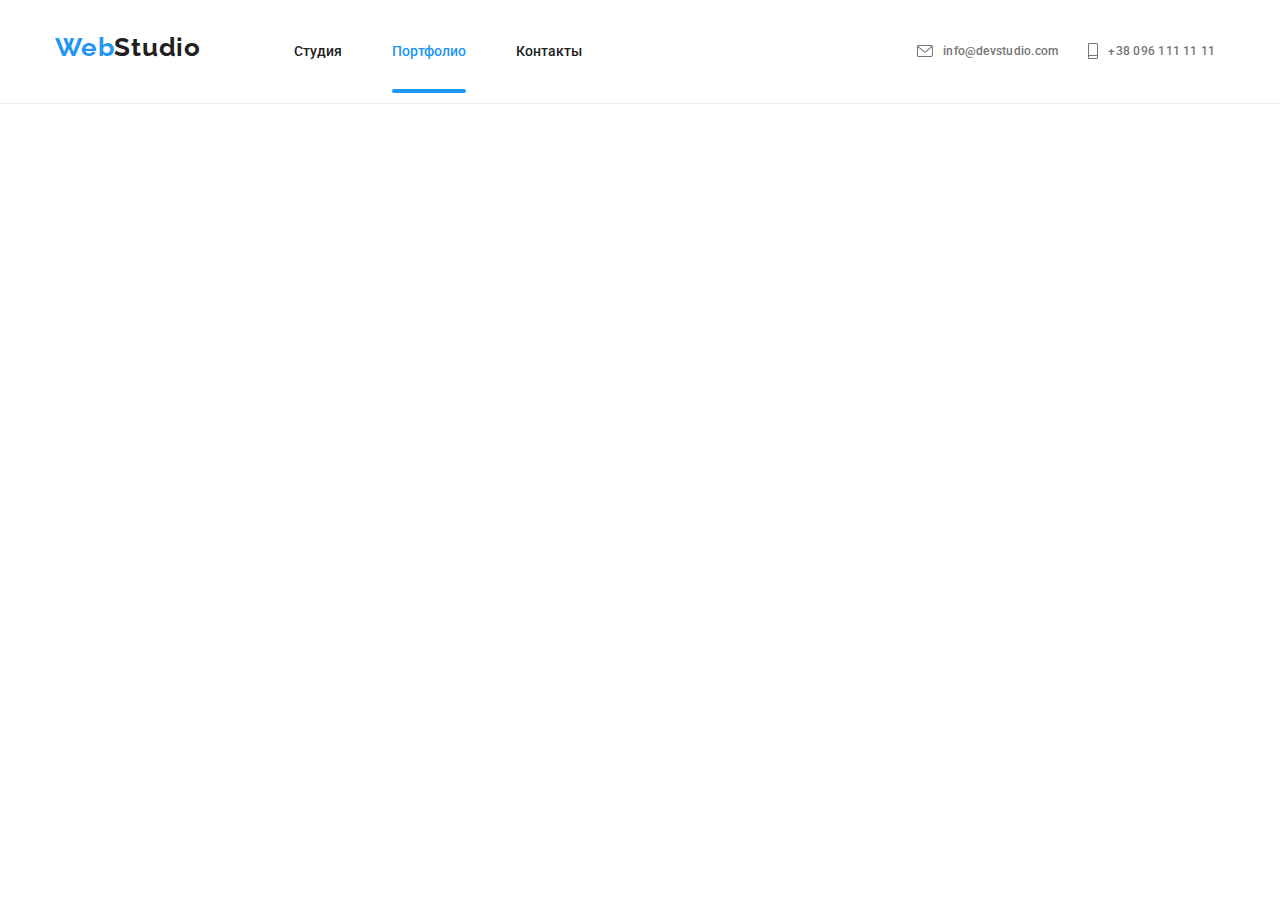
==== commit 56fe8aeb: "UPDATE" ====
--- a/portfolio.html
+++ b/portfolio.html
@@ -27,12 +27,12 @@
           >
           <ul class="site_nav_menu list">
             <li class="menu_list link_item">
-              <a class="menu_list_item current_page link" href="./index.html"
+              <a class="menu_list_item link" href="./index.html"
                 >Студия</a
               >
             </li>
             <li class="menu_list link_item">
-              <a class="menu_list_item link" href="./portfolio.html"
+              <a class="menu_list_item current_page link" href="./portfolio.html"
                 >Портфолио</a
               >
             </li>
@@ -41,103 +41,90 @@
             </li>
           </ul>
           <ul class="site_nav_contact list">
-            <li class="mail_link">
-              <a
-                class="contact link mail_header mail_thumb mobile_contact"
-                href="mailto:info@devstudio.com"
-                ><svg class="mail_icon" width="16" height="12">
-                  <use href="./images/icons.svg#mail"></use>
-                </svg>
-                info@devstudio.com
-              </a>
-            </li>
-            <li class="phone_link">
-              <a
-                class="contact phone_header link mail_thumb mobile_contact"
-                href="tel:+380961111111"
-                ><svg class="phone_icon" width="10" height="16">
-                  <use href="./images/icons.svg#phone"></use>
-                </svg>
-                +38 096 111 11 11
-              </a>
-            </li>
-          </ul>
+          <li class="mail_link">
+            <a
+              class="contact link mail_header mail_thumb mobile_contact"
+              href="mailto:info@devstudio.com"
+              ><svg class="mail_icon" width="16" height="12">
+                <use href="./images/icons.svg#mail"></use>
+              </svg>
+              info@devstudio.com
+            </a>
+          </li>
+          <li class="phone_link">
+            <a
+              class="contact phone_header link mail_thumb mobile_contact"
+              href="tel:+380961111111"
+              ><svg class="phone_icon" width="10" height="16">
+                <use href="./images/icons.svg#phone"></use>
+              </svg>
+              +38 096 111 11 11
+            </a>
+          </li>
+        </ul>
         </nav>
-        <button type="button" class="mobile_menu_open_btn" data-menu-open>
-          <svg class="mobile_menu_open_btn__icon" width="40px" height="40px">
-            <use href="./images/icons.svg#mobile_menu_open_icon"></use>
-          </svg>
+        <button type="button" class="mobile_menu_open_btn" data-menu-open> 
+          <svg class="mobile_menu_open_btn__icon" width="40px" height="40px" >
+            <use href="./images/icons.svg#mobile_menu_open_icon"> </use>
+          </svg> 
         </button>
+        
       </div>
       <div class="mobile_menu" data-menu>
         <div class="container mobile_menu__container">
-          <button type="button" class="mobile_menu__close_btn" data-menu-close>
-            <svg class="mobile_menu__close_icon" width="40px" height="40px">
-              <use href="./images/icons.svg#close_window"></use>
-            </svg>
-          </button>
-          <ul class="mobile_menu__site_nav list">
+        <button type="button" class="mobile_menu__close_btn" data-menu-close >
+          <svg class="mobile_menu__close_icon" width="40px" height="40px">
+            <use href="./images/icons.svg#close_window"></use>
+          </svg>
+        </button>
+        <ul class="mobile_menu__site_nav list">
             <li class="mobile_menu__list link_item">
-              <a class="mobile_menu__list_item link" href="./index.html"
-                >Студия</a
-              >
-            </li>
-            <li class="mobile_menu__list link_item">
+              <a class="mobile_menu__list_item  link" href="./index.html"
+                >Студия</a>
+            </li>
+            <li class="mobile_menu__list  link_item">
+              <a class="mobile_menu__list_item current_page link" href="./portfolio.html"
+                >Портфолио</a>
+            </li>
+            <li class="mobile_menu__list  link_item">
+              <a class="mobile_menu__list_item link" href="#contacts">Контакты</a>
+            </li>
+          </ul>
+        <div class="mobile_menu_contacts">
+          <ul class="mobile_menu_contacts__list list">
+            <li class="phone_link mobile_menu_contacts__list_item">
               <a
-                class="mobile_menu__list_item current_page link"
-                href="./portfolio.html"
-                >Портфолио</a
-              >
-            </li>
-            <li class="mobile_menu__list link_item">
-              <a class="mobile_menu__list_item link" href="#contacts"
-                >Контакты</a
-              >
-            </li>
-          </ul>
-          <div>
-            <ul class="mobile_contacts__list list">
-              <li class="phone_link mobile_contacts__list_item">
-                <a
-                  class="contact mobile_menu__phone link mobile_contact"
-                  href="tel:+380961111111"
-                  >+38 096 111 11 11
-                </a>
-              </li>
-              <li class="mobile_contacts__list_item">
-                <a
-                  class="contact link mobile_menu__mail mobile_contact"
-                  href="mailto:info@devstudio.com"
-                  >info@devstudio.com
-                </a>
-              </li>
-            </ul>
+              class="contact mobile_menu__phone link"
+              href="tel:+380961111111"
+              >+38 096 111 11 11
+            </a>
+            </li>
+            <li class="mobile_menu_contacts__list_item">
+              <a
+              class="contact link mobile_menu__mail"
+              href="mailto:info@devstudio.com"
+              >info@devstudio.com
+            </a>
+            </li>
+        </ul>
           </div>
           <div class="mobile_social">
             <ul class="mobile_social__list">
               <li class="list mobile_social__list_item">
-                <a class="link mobile_social__list_item_link" href=""
-                  >Instagram</a
-                >
-              </li>
-              <li class="list mobile_social__list_item">
-                <a class="link mobile_social__list_item_link" href=""
-                  >Twitter</a
-                >
-              </li>
-              <li class="list mobile_social__list_item">
-                <a class="link mobile_social__list_item_link" href=""
-                  >Facebook</a
-                >
-              </li>
-              <li class="list mobile_social__list_item">
-                <a class="link mobile_social__list_item_link" href=""
-                  >LinkedIn</a
-                >
-              </li>
+              <a class="link mobile_social__list_item_link" href="">Instagram</a>
+            </li>
+            <li class="list mobile_social__list_item">
+              <a class="link mobile_social__list_item_link" href="">Twitter</a>
+            </li>
+            <li class="list mobile_social__list_item">
+              <a class="link mobile_social__list_item_link" href="">Facebook</a>
+            </li>
+            <li class="list mobile_social__list_item">
+              <a class="link mobile_social__list_item_link" href="">LinkedIn</a>
+            </li>
             </ul>
           </div>
-        </div>
+      </div>
       </div>
     </header>
     <!--------------------------------------- NAVIGATION ------------------------------------------------>
--- a/css/main.min.css
+++ b/css/main.min.css
@@ -1 +1 @@
-:root{--main_font: "Roboto", sans-serif;--secondary_font: "Raleway", sans-serif;--main_text_color_theme_dark: rgba(33, 33, 33, 1);--secondary_text_color_theme-dark: rgba(117, 117, 117, 1);--main_text_color_theme_light: rgba(255, 255, 255, 1);--secondary_text_color_theme_light: rgba(255, 255, 255, 0.6);--accent_color: rgba(33, 150, 243, 1);--hang_color: rgba(245, 244, 250, 1) }.visually_hidden{position:absolute;width:1px;height:1px;margin:-1px;border:0;padding:0;white-space:nowrap;clip-path:inset(100%);clip:rect(0 0 0 0);overflow:hidden}:root{--main_font: "Roboto", sans-serif;--secondary_font: "Raleway", sans-serif;--main_text_color_theme_dark: rgba(33, 33, 33, 1);--secondary_text_color_theme-dark: rgba(117, 117, 117, 1);--main_text_color_theme_light: rgba(255, 255, 255, 1);--secondary_text_color_theme_light: rgba(255, 255, 255, 0.6);--accent_color: rgba(33, 150, 243, 1);--hang_color: rgba(245, 244, 250, 1) }body{background-color:rgba(255,255,255,.8980392157);font-family:var(--main_font);color:var(--main_text_color_theme_dark)}h1,h2,h3,h4,h5,h6,p{margin-top:0;margin-bottom:0}ul,ol{margin-top:0;margin-bottom:0;padding-left:0}img{display:block}.list{list-style:none;text-decoration:none}.link{text-decoration:none}.container{width:100%;padding-left:15px;padding-right:15px}@media screen and (min-width: 480px){.container{width:480px;margin-left:auto;margin-right:auto}}@media screen and (min-width: 768px){.container{width:768px}}@media screen and (min-width: 1200px){.container{width:1200px}}.section{padding-top:94px;padding-bottom:94px}@media screen and (min-width: 480px){.section{width:480px;margin-left:auto;margin-right:auto}}@media screen and (min-width: 768px){.section{width:768px}}@media screen and (min-width: 1200px){.section{width:1200px}}@media screen and (max-width: 768px){.mobile_menu{position:fixed;left:0;top:0;width:100%;height:100%;opacity:0;visibility:hidden;pointer-events:none;transition:opacity 250ms cubic-bezier(0.4, 0, 0.2, 1),visibility 250ms cubic-bezier(0.4, 0, 0.2, 1)}.mobile_menu.is-open{opacity:1;visibility:visible;pointer-events:auto}.mobile_menu__container{position:relative;padding-top:48px;padding-bottom:48px;padding-left:40px}.mobile_menu__close_btn{position:absolute;top:10px;right:15px;background:rgba(0,0,0,0);border:none;padding:0;line-height:0;padding:11px}.mobile_menu__close_icon:hover,.mobile_menu__close_icon:focus{fill:var(--accent_color)}.mobile_menu_open_btn__icon:hover,.mobile_menu_open_btn__icon:focus{fill:var(--accent_color)}}@media screen and (min-width: 768px){.mobile_menu{display:none}}.site_nav__logo_img{font-family:var(--secondary_font);font-weight:bold;font-size:26px;line-height:100%;color:var(--main_text_color_theme_dark);align-items:center;letter-spacing:.03em;margin-right:88px;padding-bottom:25px;padding-top:24px}.logo_web{color:var(--accent_color)}.logo_studio{color:var(--main_text_color_theme_light)}.logo_footer{font-family:var(--secondary_font);font-weight:bold;font-size:26px;line-height:100%;color:var(--main_text_color_theme_dark);align-items:center;letter-spacing:.03em;margin-right:88px;padding-bottom:0;padding-top:0}@media screen and (min-width: 1200px){.site_nav__logo_img{margin-right:93px}}.modal_close_button{position:absolute;top:8px;right:8px;display:flex;align-items:center;justify-content:center;width:30px;height:30px;border:1px solid rgba(0,0,0,.1);border-radius:50%;background-color:var(--main_text_color_theme_light);cursor:pointer;padding:0;transition:fill 250ms cubic-bezier(0.4, 0, 0.2, 1)}.modal_close_button:hover,.modal_close_button :focus{fill:var(--accent_color)}.social_link__footer{display:flex;align-items:center;justify-content:center;width:44px;height:44px;border-radius:50%;background-color:rgba(255,255,255,.1);fill:var(--main_text_color_theme_light);transition:background-color 250ms cubic-bezier(0.4, 0, 0.2, 1)}.social_link__footer:hover,.social_link__footer:focus{background-color:var(--accent_color)}.social_link__footer:hover.social_list__footer_icon,.social_link__footer:focus.social_list__footer_icon{fill:var(--main_text_color_theme_light)}.header__container{display:flex;align-items:center;justify-content:space-between;padding-top:16px;padding-bottom:16px}.mobile_menu__list{padding-bottom:32px}.mobile_menu__site_nav{padding-top:48px;padding-left:0;margin-bottom:302px}.mobile_menu__list_item{font-weight:500;font-family:var(--main_font);font-size:40px;line-height:47px;text-align:left;letter-spacing:.02em;color:var(--main_text_color_theme_dark);display:block;margin-bottom:35,71px;transition:color 250ms cubic-bezier(0.4, 0, 0.2, 1)}.mobile_menu__list_item:hover,.mobile_menu__list_item:focus{color:var(--accent_color)}.current_page{color:var(--accent_color)}.mobile_menu__site_nav{display:block;align-items:flex-start;justify-content:flex-start}.mobile_contacts__list_item{padding-top:32px}.mobile_menu__phone{padding-bottom:32px;font-family:var(--main_font);font-style:normal;font-weight:500;font-size:34px;line-height:40px;letter-spacing:.02em;color:var(--accent_color)}.mobile_menu__mail{font-family:var(--main_font);font-style:normal;font-weight:500;font-size:24px;line-height:28px;letter-spacing:.02em;color:var(--secondary_text_color_theme-dark)}.mobile_social__list{padding-top:64px;display:flex;flex-direction:row;justify-content:space-between;align-items:center}.mobile_social__list_item_link{font-family:var(--main_font);font-style:normal;font-weight:500;font-size:18px;line-height:1,22;letter-spacing:.02em;color:var(--accent_color)}.mobile_social__list_item::after{content:"";margin-left:15px;border:1px solid rgba(33,33,33,.2);transform:rotate(90deg)}.mobile_social__list_item:last-child:after{content:"";border:none}@media screen and (max-width: 768px){.site_nav_menu{display:none}.site_nav_contact{display:none}.mobile_menu_open_btn{background:rgba(0,0,0,0);border:0;padding:0;line-height:0}}@media screen and (min-width: 768px){.mobile_menu_open_btn{display:none}.site_nav_menu{display:flex;align-items:center;justify-content:space-evenly}.site_nav_contact{display:block}.header__container{display:block}.menu_list_item{font-family:var(--main_font);font-weight:500;font-size:14px;line-height:1.33;color:var(--main_text_color_theme_dark);display:block;padding-bottom:32px;padding-top:32px;transition:color 250ms cubic-bezier(0.4, 0, 0.2, 1)}.menu_list_item:hover,.menu_list_item:focus{color:var(--accent_color)}.menu_list{position:relative}.menu_list:not(:last-child){margin-right:50px}.current_page{color:var(--accent_color)}.site_nav_menu .current_page::after{position:absolute;left:0;bottom:0;display:inline-block;content:"";height:4px;border-radius:2px;width:100%;background-color:var(--accent_color)}.site_nav{display:flex}.mobile_contact{color:var(--secondary_text_color_theme-dark);transition:color 250ms cubic-bezier(0.4, 0, 0.2, 1);display:flex;align-items:center;font-family:var(--main_font);font-size:12px;font-weight:500;font-style:normal;line-height:14px;letter-spacing:.02em}.mobile_contact:hover,.mobile_contact:focus{color:var(--accent_color)}.site_nav_contact{padding-top:21px;padding-left:80px;padding-right:0px}.mail_link{margin-bottom:10px}.mail_icon{margin-right:8px;fill:var(--secondary_text_color_theme-dark);transition:fill 250ms cubic-bezier(0.4, 0, 0.2, 1)}.mail_link:hover .mail_icon,.mail_link:focus .mail_icon{fill:var(--accent_color)}.phone_icon{margin-right:8px;fill:var(--secondary_text_color_theme-dark);transition:fill 250ms cubic-bezier(0.4, 0, 0.2, 1)}.phone_link:hover .phone_icon,.phone_link:focus .phone_icon{fill:var(--accent_color)}.phone_link .phone_icon::before{position:absolute;display:flex;align-items:center;justify-content:center;padding-right:10px;fill:var(--secondary_text_color_theme-dark);transition:fill 250ms cubic-bezier(0.4, 0, 0.2, 1)}}@media screen and (min-width: 1200px){.header{border-bottom:1px solid #ececec}.header__container{display:flex;align-items:center;justify-content:space-between}.menu_list_item{font-family:var(--main_font);font-weight:500;font-size:14px;line-height:1.33;color:var(--main_text_color_theme_dark);display:block;padding-bottom:32px;padding-top:32px;transition:color 250ms cubic-bezier(0.4, 0, 0.2, 1)}.menu_list_item:hover,.menu_list_item:focus{color:var(--accent_color)}.menu_list{position:relative}.menu_list:not(:last-child){margin-right:50px}.current_page{color:var(--accent_color)}.site_nav_menu .current_page::after{position:absolute;left:0;bottom:0;display:inline-block;content:"";height:4px;border-radius:2px;width:100%;background-color:var(--accent_color)}.site_nav_menu{display:flex;align-items:center;justify-content:center}.site_nav_contact{display:flex;flex-direction:row;align-items:center;justify-content:center;font-family:var(--main_font);font-size:14px;font-weight:500;font-style:normal;line-height:16px;letter-spacing:.02em;padding-top:0;padding-left:335px}.contact{color:var(--secondary_text_color_theme-dark);transition:color 250ms cubic-bezier(0.4, 0, 0.2, 1)}.contact:hover,.contact:focus{color:var(--accent_color)}.contact_footer{font-style:normal;font-weight:400;font-size:14px;letter-spacing:.03em}.header.header__container{position:relative;display:flex;align-items:center;justify-content:center}.mail_thumb{display:flex;align-items:center;justify-content:center;flex-direction:row}.mail_link{display:flex;align-items:center;justify-content:center;margin-right:30px;margin-bottom:0}.phone_link{display:flex;align-items:center;justify-content:flex-end}.mail_icon{margin-right:10px;fill:var(--secondary_text_color_theme-dark);transition:fill 250ms cubic-bezier(0.4, 0, 0.2, 1)}.mail_link:hover .mail_icon,.mail_link:focus .mail_icon{fill:var(--accent_color)}.phone_icon{margin-right:10px;fill:var(--secondary_text_color_theme-dark);transition:fill 250ms cubic-bezier(0.4, 0, 0.2, 1)}.phone_link:hover .phone_icon,.phone_link:focus .phone_icon{fill:var(--accent_color)}.phone_link .phone_icon::before{position:absolute;display:flex;align-items:center;justify-content:center;padding-right:10px;fill:var(--secondary_text_color_theme-dark);transition:fill 250ms cubic-bezier(0.4, 0, 0.2, 1)}}.section_hero{width:100%;padding-top:118px;padding-bottom:118px;text-align:center;margin-left:auto;margin-right:auto;height:400px;background-image:linear-gradient(rgba(47, 48, 58, 0.4), rgba(47, 48, 58, 0.4)),url("../../images/hero/mobile_hero@1x.jpg");background-size:cover;background-repeat:no-repeat;background-position:center;background-color:var(--accent-background)}@media(min-device-pixel-ratio: 2),(min-resolution: 192dpi),(min-resolution: 2dppx){.section_hero{background-image:linear-gradient(to right, rgba(47, 48, 58, 0.4), rgba(47, 48, 58, 0.4)),url("../../images/hero/mobile_hero@2x.jpg")}}.section_hero .section_hero__title{font-family:var(--main_font);font-weight:900;font-size:44px;line-height:1.36;text-align:center;letter-spacing:.06em;text-transform:uppercase;color:var(--main_text_color_theme_light);margin:0 auto}.section_hero .section_hero__button{font-family:var(--main_font);font-style:normal;font-weight:700;font-size:16px;line-height:30px;text-align:center;letter-spacing:.06em;background-color:var(--accent_color);box-shadow:0px 4px 4px rgba(0,0,0,.15);border-radius:4px;margin-top:30px;border:0;width:200px;height:50px;color:var(--main_text_color_theme_light);transition:background-color 250ms cubic-bezier(0.4, 0, 0.2, 1),color 250ms cubic-bezier(0.4, 0, 0.2, 1)}.section_hero .section_hero__button:hover,.section_hero .section_hero__button:focus{background-color:#188ce8;color:var(--main_text_color_theme_light)}@media screen and (min-width: 768px){.section_hero{margin-left:auto;margin-right:auto;background-image:linear-gradient(rgba(47, 48, 58, 0.4), rgba(47, 48, 58, 0.4)),url("../../images/hero/tablet_hero@1x.jpg");background-size:cover;background-repeat:no-repeat;background-color:var(--accent-background)}}@media screen and (min-width: 768px)and (min-device-pixel-ratio: 2),screen and (min-width: 768px)and (min-resolution: 192dpi),screen and (min-width: 768px)and (min-resolution: 2dppx){.section_hero{background-image:linear-gradient(to right, rgba(47, 48, 58, 0.4), rgba(47, 48, 58, 0.4)),url("../../images/hero/tablet_hero@2x.jpg")}}@media screen and (min-width: 1200px){.section_hero{max-width:1600px;height:600px;padding-top:200px;padding-bottom:200px;margin-left:auto;margin-right:auto;background-image:linear-gradient(rgba(47, 48, 58, 0.4), rgba(47, 48, 58, 0.4)),url("../../images/hero/desktop_hero@1x.jpg");background-size:cover;background-repeat:no-repeat;background-color:var(--accent-background)}}@media screen and (min-width: 1200px)and (min-device-pixel-ratio: 2),screen and (min-width: 1200px)and (min-resolution: 192dpi),screen and (min-width: 1200px)and (min-resolution: 2dppx){.section_hero{background-image:linear-gradient(to right, rgba(47, 48, 58, 0.4), rgba(47, 48, 58, 0.4)),url("../../images/hero/desktop_hero@2x.jpg")}}@media screen and (min-width: 1200px){.section_hero__title{width:696px}}.hang{padding-bottom:0}.hang_title{font-weight:700;font-size:14px;line-height:1.14;letter-spacing:.03em;text-transform:uppercase;color:var(--main_text_color_theme_dark);margin-bottom:10px}.hang_description{font-style:normal;font-weight:400;font-size:14px;line-height:1.71;letter-spacing:.03em;color:var(--secondary_text_color_theme-dark);width:270px;height:75px}.hang_list{display:flex;margin-left:-30px;margin-top:-30px}.hang_list__item{margin-left:30px;margin-top:30px;width:270px}.hang_list__item_element{display:flex;align-items:center;justify-content:center;width:270px;height:120px;height:120px;margin-bottom:30px;background-color:var(--hang_color);border-radius:4px}.hang_list__item_element_icon{display:flex;background-position:center}.servises__list{display:flex;margin-left:-30px;margin-top:-30px}.servises__list_item{margin-left:30px;margin-top:30px;flex-basis:calc((100% - 90px)/3)}.service__list_item_thumb{position:relative}.services_item{position:absolute;bottom:0;width:100%;height:70px;background:rgba(47,48,58,.8);padding-top:27px;padding-bottom:27px}.services_item_title{font-family:var(--main_font);font-style:normal;font-weight:700;font-size:14px;line-height:16px;letter-spacing:.03em;text-transform:uppercase;color:var(--main_text_color_theme_light);text-align:center;height:70px}.team{background:#f5f4fa}.team_list{display:flex;margin-left:-30px;margin-top:-30px}.team__member_card{margin-left:30px;margin-top:30px;flex-basis:calc((100% - 120px)/4);background-color:var(--main_text_color_theme_light);box-shadow:0px 1px 3px rgba(0,0,0,.12),0px 1px 1px rgba(0,0,0,.14),0px 2px 1px rgba(0,0,0,.2);border-radius:0px 0px 4px 4px}.team__member_card_detail{padding-top:30px;padding-bottom:30px;padding-left:10px;padding-right:10px}.team__member_name{font-style:normal;font-weight:500;font-size:16px;line-height:1.18;text-align:center;letter-spacing:.03em;margin-bottom:10px}.team__member_position{font-style:normal;font-weight:400;font-size:16px;line-height:1.19;text-align:center;letter-spacing:.03em;color:var(--secondary_text_color_theme-dark);margin-bottom:16px}.social_list{display:flex;justify-content:center}.social_list_link{display:flex;align-items:center;justify-content:center;width:44px;height:44px;border-radius:50%;background-color:var(--main_text_color_theme_light);transition:background-color 250ms cubic-bezier(0.4, 0, 0.2, 1)}.social_list_link:hover,.social_list_link:focus{background-color:var(--accent_color)}.social_list_icon{fill:#afb1b8;transition:fill 250ms cubic-bezier(0.4, 0, 0.2, 1)}.social_list_link:hover .social_list_icon,.social_list_link:focus .social_list_icon{fill:var(--main_text_color_theme_light)}.social_list_item:not(:last-child){margin-right:10px}.button_item{background-color:#2196f3;font-family:var(--main_font);cursor:pointer;background:#f5f4fa;font-style:normal;font-weight:500;font-size:16px;text-align:center;letter-spacing:.03em;padding-top:6px;padding-bottom:6px;padding-right:22px;padding-left:22px;border-radius:4px;border:0;transition:background 250ms cubic-bezier(0.4, 0, 0.2, 1),color 250ms cubic-bezier(0.4, 0, 0.2, 1),box-shadow 250ms cubic-bezier(0.4, 0, 0.2, 1)}.button_item:hover,.button_item:focus{background:var(--accent_color);color:var(--main_text_color_theme_light);box-shadow:0px 3px 1px rgba(0,0,0,.1),0px 1px 2px rgba(0,0,0,.08),0px 2px 2px rgba(0,0,0,.12)}.button{color:var(--secondary_text_color_theme_light)}.button_list{margin-top:8px;margin-left:8px}.button_item_list{display:flex;margin-bottom:50px;justify-content:center;margin-left:-8px;margin-top:-8px}.project__item_title{color:var(--main_text_color_theme_dark);font-style:normal;font-weight:700;font-size:18px;line-height:2;letter-spacing:.06em;margin-bottom:4px}.project__item_description{color:var(--secondary_text_color_theme-dark);font-style:normal;font-weight:400;font-size:16px;line-height:1.87;letter-spacing:.03em}.project{display:flex;flex-wrap:wrap;margin-left:-30px;margin-top:-30px}.project__item{margin-left:30px;margin-top:30px;flex-basis:370px;background-color:var(--main_text_color_theme_light);transition:box-shadow 250ms cubic-bezier(0.4, 0, 0.2, 1)}.project__item_link{transition:box-shadow 250ms cubic-bezier(0.4, 0, 0.2, 1)}.project__item_link:hover,.project__item_link:focus{display:block;box-shadow:0px 1px 1px rgba(0,0,0,.12),0px 4px 4px rgba(0,0,0,.06),1px 4px 6px rgba(0,0,0,.16)}.project__item_detail{padding-top:20px;padding-bottom:20px;padding-left:24px;padding-right:24px;border-left:1px solid #eee;border-right:1px solid #eee;border-bottom:1px solid #eee}.project__item_thumb{position:relative;overflow:hidden}.project__item_overlay{position:absolute;display:flex;align-items:center;justify-content:center;top:0;left:0;width:100%;height:100%;background:rgba(33,150,243,.9);padding-left:24px;padding-right:24px;transform:translatey(100%);transition:transform 250ms cubic-bezier(0.4, 0, 0.2, 1)}.project__item_link:hover .project__item_overlay,.project__item_link:focus .project__item_overlay{transform:translate(0)}.project__item_overlay_text{font-family:var(--main_font);font-style:normal;font-weight:400;font-size:18px;line-height:28px;letter-spacing:.03em;color:#f5f4fa}.clients__list{display:flex;align-items:center;justify-content:center}.client__list_item:not(:first-child){margin-left:30px;display:flex}.client__list_item_link{display:flex;align-items:center;justify-content:center;width:170px;height:92px;border:1px solid #afb1b8;border-radius:4px;transition:border-color 250ms cubic-bezier(0.4, 0, 0.2, 1)}.client__list_item_link:hover,.client__list_item_link:focus{border-color:var(--accent_color)}.client__list_item_icon{display:flex;justify-content:space-around;fill:#afb1b8;transition:fill 250ms cubic-bezier(0.4, 0, 0.2, 1)}.client__list_item_link:hover .client__list_item_icon,.client__list_item_link:focus .client__list_item_icon{fill:var(--accent_color)}.backdrop{position:fixed;top:0;left:0;width:100%;height:100%;background-color:rgba(0,0,0,.2)}.backdrop.is-hidden{opacity:0;visibility:hidden;pointer-events:none}.modal{position:absolute;top:50%;left:50%;transform:translate(-50%, -50%);width:528px;height:581px;background:var(--main_text_color_theme_light);box-shadow:0px 1px 3px rgba(0,0,0,.12),0px 1px 1px rgba(0,0,0,.14),0px 2px 1px rgba(0,0,0,.2);border-radius:4px}.contact_form{display:flex;flex-direction:column;padding-top:40px;padding-left:40px;padding-right:40px}.contact_form_title{text-align:center;justify-content:center;font-family:var(--main_font);font-style:normal;font-weight:700;font-size:20px;line-height:23px;letter-spacing:.03em;color:var(--main_text_color_theme_dark);margin-bottom:12px}.contact_form_field_span{padding-bottom:4px;font-family:var(--main_font);font-style:normal;font-weight:400;font-size:12px;line-height:14px;letter-spacing:.01em;color:var(--secondary_text_color_theme-dark)}.contact_form_field{margin-bottom:10px}.contact_form_input_wrapper{position:relative;margin-top:4px;transition:outline 250ms cubic-bezier(0.4, 0, 0.2, 1),border-color 250ms cubic-bezier(0.4, 0, 0.2, 1)}.contact_form_input{width:100%;height:40px;padding-left:42px;border:1px solid rgba(33,33,33,.2);border-radius:4px;cursor:pointer;transition:outline 250ms cubic-bezier(0.4, 0, 0.2, 1),border-color 250ms cubic-bezier(0.4, 0, 0.2, 1)}.contact_form_input:focus{outline:none;border-color:var(--accent_color)}.contact_form_icon{position:absolute;top:50%;left:15px;transform:translateY(-50%);color:var(--main_text_color_theme_dark);transition:color 250ms cubic-bezier(0.4, 0, 0.2, 1)}.contact_form_input:focus+.contact_form_icon{fill:var(--accent_color)}.contact_form_message{width:100%;height:120px;margin-top:6px;resize:none;padding:12px 16px;border:1px solid rgba(33,33,33,.2);border-radius:4px;cursor:pointer;transition:outline 250ms cubic-bezier(0.4, 0, 0.2, 1),border-color 250ms cubic-bezier(0.4, 0, 0.2, 1)}.contact_form_message::placeholder{text-transform:uppercase}.contact_form_message:focus{outline:none;border-color:var(--accent_color)}.contact_form_checkbox_label{display:flex;align-items:center;font-size:14px;margin-bottom:30px;font-family:var(--main_font);font-style:normal;font-weight:400;font-size:14px;line-height:24px;letter-spacing:.03em;color:var(--secondary_text_color_theme-dark)}.contact_form_checkbox_label::before{display:flex;justify-content:center;align-items:center;width:18px;height:18px;border:1px solid #555;cursor:pointer;content:"";margin-right:10px;color:var(--main_text_color_theme_dark);border-radius:2px;transition:outline 250ms cubic-bezier(0.4, 0, 0.2, 1);background-color:var(--main_text_color_theme_light)}.contact_form_checkbox:checked+.contact_form_checkbox_label::before{background-color:var(--accent_color);background-image:url(../images/checkbox_icon.svg);background-repeat:no-repeat;background-size:contain;background-position:center;background-origin:border-box;border:1px solid var(--accent_color);border-radius:2px;padding-top:4px}.contact_form_checkbox:focus+.contact_form_checkbox_label::before{border:2px solid var(--accent_color)}.contact_form-checkbox_link{color:var(--accent_color)}.contact_form_button{align-self:center;text-align:center;box-shadow:0;width:200px;height:50px;background:var(--accent_color);box-shadow:0px 4px 4px rgba(0,0,0,.15);border:0;border-radius:4px;font-family:var(--main_font);font-style:normal;font-weight:700;font-size:16px;line-height:30px;letter-spacing:.06em;color:var(--main_text_color_theme_light);padding:10px;padding-bottom:40px;cursor:pointer}.footer{background-color:#2f303a;padding-top:60px;padding-bottom:60px}.footer_container{display:flex;align-items:baseline}.address{font-family:var(--main_font);font-weight:400;font-size:14px;line-height:24px;letter-spacing:1.71;font-style:normal;text-decoration:none;margin-top:20px}.detai_adress{color:var(--main_text_color_theme_light);padding-top:111px}.address__detail{margin-bottom:9px}.address__detail:not(:last-child){margin-bottom:9px}.address__detail:last-child{margin-bottom:0}.contact_footer{margin-left:0}.social_list__container{display:flex}.social_list__container{display:flex;margin-left:70px;flex-direction:column}.social_list__footer_title{display:flex;font-weight:700;font-size:14px;line-height:1.14;letter-spacing:.03em;text-transform:uppercase;color:var(--main_text_color_theme_light);margin-bottom:20px}.social_link__footer{display:flex;align-items:center;justify-content:center;width:44px;height:44px;border-radius:50%;background-color:rgba(255,255,255,.1);fill:var(--main_text_color_theme_light);transition:background-color 250ms cubic-bezier(0.4, 0, 0.2, 1)}.social_link__footer:hover,.social_link__footer:focus{background-color:var(--accent_color)}.social_list__footer{display:flex;justify-content:center;align-items:center}.social_list__footer_item{display:block;justify-content:center;align-items:center}.social_list__footer_item:not(:last-child){margin-right:10px}.social_list__footer_icon{width:20px;height:20px;transition:fill 250ms cubic-bezier(0.4, 0, 0.2, 1);fill:var(--main_text_color_theme_light)}.subscribe_container{margin-left:93px}.subscribe_list_item{display:flex;align-items:center;justify-content:center;width:200px;height:50px}.subscribe_input{width:358px;height:50px;border:1px solid rgba(255,255,255,.3);filter:drop-shadow(0px 4px 4px rgba(0, 0, 0, 0.15));border-radius:4px;margin-right:12px;background:0;padding-left:16px}.subscribe_title{display:flex;font-weight:700;font-size:14px;line-height:1.14;letter-spacing:.03em;text-transform:uppercase;color:var(--main_text_color_theme_light);margin-bottom:20px}.subscribe_button{display:flex;align-items:center;text-align:center;justify-content:center;box-shadow:0;width:200px;height:50px;background:var(--accent_color);box-shadow:0px 4px 4px rgba(0,0,0,.15);border-radius:4px;border:0;font-family:var(--main_font);font-style:normal;font-weight:700;font-size:16px;line-height:30px;letter-spacing:.06em;color:var(--main_text_color_theme_light)}.subscribe{text-align:center;justify-content:center}.subscribe_input{color:var(--main_text_color_theme_light);background-color:rgba(0,0,0,0)}.subscribe_icon{width:24px;height:24px;margin-left:10px}/*# sourceMappingURL=main.min.css.map */+:root{--main_font: "Roboto", sans-serif;--secondary_font: "Raleway", sans-serif;--main_text_color_theme_dark: rgba(33, 33, 33, 1);--secondary_text_color_theme-dark: rgba(117, 117, 117, 1);--main_text_color_theme_light: rgba(255, 255, 255, 1);--secondary_text_color_theme_light: rgba(255, 255, 255, 0.6);--accent_color: rgba(33, 150, 243, 1);--hang_color: rgba(245, 244, 250, 1) }.visually_hidden{position:absolute;width:1px;height:1px;margin:-1px;border:0;padding:0;white-space:nowrap;clip-path:inset(100%);clip:rect(0 0 0 0);overflow:hidden}:root{--main_font: "Roboto", sans-serif;--secondary_font: "Raleway", sans-serif;--main_text_color_theme_dark: rgba(33, 33, 33, 1);--secondary_text_color_theme-dark: rgba(117, 117, 117, 1);--main_text_color_theme_light: rgba(255, 255, 255, 1);--secondary_text_color_theme_light: rgba(255, 255, 255, 0.6);--accent_color: rgba(33, 150, 243, 1);--hang_color: rgba(245, 244, 250, 1) }body{background-color:rgba(255,255,255,.8980392157);font-family:var(--main_font);color:var(--main_text_color_theme_dark)}h1,h2,h3,h4,h5,h6,p{margin-top:0;margin-bottom:0}ul,ol{margin-top:0;margin-bottom:0;padding-left:0}img{display:block}.list{list-style:none;text-decoration:none}.link{text-decoration:none}.container{width:100%;padding-left:15px;padding-right:15px}@media screen and (min-width: 480px){.container{margin-left:auto;margin-right:auto}}@media screen and (min-width: 768px){.container{width:768px}}@media screen and (min-width: 1200px){.container{width:1200px}}.section{padding-top:60px;padding-bottom:60px}@media screen and (min-width: 480px){.section{width:480px;margin-left:auto;margin-right:auto}}@media screen and (min-width: 768px){.section{width:768px}}@media screen and (min-width: 1200px){.section{width:1200px;padding-top:94px;padding-bottom:94px}}@media screen and (max-width: 768px){.mobile_menu{position:fixed;left:0;top:0;width:100%;height:100%;opacity:0;visibility:hidden;pointer-events:none;background-color:#fff;transition:opacity 250ms cubic-bezier(0.4, 0, 0.2, 1),visibility 250ms cubic-bezier(0.4, 0, 0.2, 1)}.mobile_menu.is-open{opacity:1;visibility:visible;pointer-events:auto}.mobile_menu__container{position:relative;padding-top:48px;padding-bottom:48px;padding-left:40px;padding-right:83px}.mobile_menu__close_btn{position:absolute;top:10px;right:15px;background:rgba(0,0,0,0);border:none;padding:0;line-height:0;padding:11px}.mobile_menu__close_icon:hover,.mobile_menu__close_icon:focus{fill:var(--accent_color)}.mobile_menu_open_btn__icon:hover,.mobile_menu_open_btn__icon:focus{fill:var(--accent_color)}}@media screen and (min-width: 768px){.mobile_menu{display:none}}.site_nav__logo_img{font-family:var(--secondary_font);font-weight:bold;font-size:26px;line-height:100%;color:var(--main_text_color_theme_dark);align-items:center;letter-spacing:.03em;margin-right:88px;padding-bottom:25px;padding-top:24px}.logo_web{color:var(--accent_color)}.logo_studio{color:var(--main_text_color_theme_light)}.logo_footer{font-family:var(--secondary_font);font-weight:bold;font-size:26px;line-height:100%;color:var(--main_text_color_theme_dark);align-items:center;letter-spacing:.03em;margin-right:88px;padding-bottom:0;padding-top:0}@media screen and (min-width: 1200px){.site_nav__logo_img{margin-right:93px}}.modal_close_button{position:absolute;top:8px;right:8px;display:flex;align-items:center;justify-content:center;width:30px;height:30px;border:1px solid rgba(0,0,0,.1);border-radius:50%;background-color:var(--main_text_color_theme_light);cursor:pointer;padding:0;transition:fill 250ms cubic-bezier(0.4, 0, 0.2, 1)}.modal_close_button:hover,.modal_close_button :focus{fill:var(--accent_color)}.social_link__footer{display:flex;align-items:center;justify-content:center;width:44px;height:44px;border-radius:50%;background-color:rgba(255,255,255,.1);fill:var(--main_text_color_theme_light);transition:background-color 250ms cubic-bezier(0.4, 0, 0.2, 1)}.social_link__footer:hover,.social_link__footer:focus{background-color:var(--accent_color)}.social_link__footer:hover.social_list__footer_icon,.social_link__footer:focus.social_list__footer_icon{fill:var(--main_text_color_theme_light)}.header__container{display:flex;align-items:center;justify-content:space-between;padding-top:10px;padding-bottom:10px}.mobile_menu__list{padding-bottom:32px}.mobile_menu__site_nav{padding-top:48px;padding-left:0;margin-bottom:302px}.mobile_menu__list_item{font-weight:500;font-family:var(--main_font);font-size:40px;line-height:47px;text-align:left;letter-spacing:.02em;color:var(--main_text_color_theme_dark);display:block;margin-bottom:35,71px;transition:color 250ms cubic-bezier(0.4, 0, 0.2, 1)}.mobile_menu__list_item:hover,.mobile_menu__list_item:focus{color:var(--accent_color)}.current_page{color:var(--accent_color)}.mobile_menu__site_nav{display:block;align-items:flex-start;justify-content:flex-start}.mobile_menu_contacts__list_item{padding-bottom:32px}.mobile_menu__phone{font-family:var(--main_font);font-style:normal;font-weight:500;font-size:34px;line-height:40px;letter-spacing:.02em;color:var(--accent_color)}.mobile_menu__mail{font-family:var(--main_font);font-style:normal;font-weight:500;font-size:24px;line-height:28px;letter-spacing:.02em;color:var(--secondary_text_color_theme-dark)}.mobile_social__list{padding-top:64px;display:flex;flex-direction:row;justify-content:space-between;align-items:center}.mobile_social__list_item_link{font-family:var(--main_font);font-style:normal;font-weight:500;font-size:18px;line-height:1,22;letter-spacing:.02em;color:var(--accent_color)}.mobile_social__list_item::after{content:"";margin-left:15px;border:1px solid rgba(33,33,33,.2);transform:rotate(90deg)}.mobile_social__list_item:last-child:after{content:"";border:none}@media screen and (max-width: 768px){.site_nav_menu{display:none}.site_nav_contact{display:none}.mobile_menu_open_btn{background:rgba(0,0,0,0);border:0;padding:0;line-height:0}}@media screen and (min-width: 768px){.header__container{display:flex;align-items:center;justify-content:space-between}.mobile_menu_open_btn{display:none}.menu_list_item{font-family:var(--main_font);font-weight:500;font-size:14px;line-height:1.33;color:var(--main_text_color_theme_dark);display:block;padding-bottom:32px;padding-top:32px;transition:color 250ms cubic-bezier(0.4, 0, 0.2, 1)}.menu_list_item:hover,.menu_list_item:focus{color:var(--accent_color)}.menu_list{position:relative}.menu_list:not(:last-child){margin-right:50px}.current_page{color:var(--accent_color)}.site_nav_menu .current_page::after{position:absolute;left:0;bottom:0;display:inline-block;content:"";height:4px;border-radius:2px;width:100%;background-color:var(--accent_color)}.site_nav_menu{display:flex;align-items:center;justify-content:center}.site_nav_menu{display:flex;align-items:center;justify-content:space-evenly}.site_nav_contact{display:block}.header__container{display:block}.site_nav{display:flex}.mobile_contact{color:var(--secondary_text_color_theme-dark);transition:color 250ms cubic-bezier(0.4, 0, 0.2, 1);display:flex;align-items:center;font-family:var(--main_font);font-size:12px;font-weight:500;font-style:normal;line-height:14px;letter-spacing:.02em}.mobile_contact:hover,.mobile_contact:focus{color:var(--accent_color)}.site_nav_contact{padding-top:21px;padding-left:80px;padding-right:0px}.mail_link{margin-bottom:10px}.mail_icon{margin-right:8px;fill:var(--secondary_text_color_theme-dark);transition:fill 250ms cubic-bezier(0.4, 0, 0.2, 1)}.mail_link:hover .mail_icon,.mail_link:focus .mail_icon{fill:var(--accent_color)}.phone_icon{margin-right:8px;fill:var(--secondary_text_color_theme-dark);transition:fill 250ms cubic-bezier(0.4, 0, 0.2, 1)}.phone_link:hover .phone_icon,.phone_link:focus .phone_icon{fill:var(--accent_color)}.phone_link .phone_icon::before{position:absolute;display:flex;align-items:center;justify-content:center;padding-right:10px;fill:var(--secondary_text_color_theme-dark);transition:fill 250ms cubic-bezier(0.4, 0, 0.2, 1)}}@media screen and (min-width: 768px)and (min-width: 1200px){.header{border-bottom:1px solid #ececec}.header__container{display:flex;align-items:center;justify-content:space-between}.menu_list_item{font-family:var(--main_font);font-weight:500;font-size:14px;line-height:1.33;color:var(--main_text_color_theme_dark);display:block;padding-bottom:32px;padding-top:32px;transition:color 250ms cubic-bezier(0.4, 0, 0.2, 1)}.menu_list_item:hover,.menu_list_item:focus{color:var(--accent_color)}.menu_list{position:relative}.menu_list:not(:last-child){margin-right:50px}.current_page{color:var(--accent_color)}.site_nav_menu .current_page::after{position:absolute;left:0;bottom:0;display:inline-block;content:"";height:4px;border-radius:2px;width:100%;background-color:var(--accent_color)}.site_nav_menu{display:flex;align-items:center;justify-content:center}.site_nav_contact{display:flex;flex-direction:row;align-items:center;justify-content:center;font-family:var(--main_font);font-size:14px;font-weight:500;font-style:normal;line-height:16px;letter-spacing:.02em;padding-top:0;padding-left:335px}.contact{color:var(--secondary_text_color_theme-dark);transition:color 250ms cubic-bezier(0.4, 0, 0.2, 1)}.contact:hover,.contact:focus{color:var(--accent_color)}.contact_footer{font-style:normal;font-weight:400;font-size:14px;letter-spacing:.03em}.header.header__container{position:relative;display:flex;align-items:center;justify-content:center}.mail_thumb{display:flex;align-items:center;justify-content:center;flex-direction:row}.mail_link{display:flex;align-items:center;justify-content:center;margin-right:30px;margin-bottom:0}.phone_link{display:flex;align-items:center;justify-content:flex-end}.mail_icon{margin-right:10px;fill:var(--secondary_text_color_theme-dark);transition:fill 250ms cubic-bezier(0.4, 0, 0.2, 1)}.mail_link:hover .mail_icon,.mail_link:focus .mail_icon{fill:var(--accent_color)}.phone_icon{margin-right:10px;fill:var(--secondary_text_color_theme-dark);transition:fill 250ms cubic-bezier(0.4, 0, 0.2, 1)}.phone_link:hover .phone_icon,.phone_link:focus .phone_icon{fill:var(--accent_color)}.phone_link .phone_icon::before{position:absolute;display:flex;align-items:center;justify-content:center;padding-right:10px;fill:var(--secondary_text_color_theme-dark);transition:fill 250ms cubic-bezier(0.4, 0, 0.2, 1)}}.section_hero{width:100%;padding-top:118px;padding-bottom:118px;text-align:center;margin-left:auto;margin-right:auto;height:400px;background-image:linear-gradient(rgba(47, 48, 58, 0.4), rgba(47, 48, 58, 0.4)),url("../images/hero/mobile_hero@1x.jpg");background-size:cover;background-repeat:no-repeat;background-position:center;background-color:var(--accent-background)}@media(min-device-pixel-ratio: 2),(min-resolution: 192dpi),(min-resolution: 2dppx){.section_hero{background-image:linear-gradient(to right, rgba(47, 48, 58, 0.4), rgba(47, 48, 58, 0.4)),url("../images/hero/mobile_hero@2x.jpg")}}.section_hero__title{width:360px;font-family:var(--main_font);font-weight:900;font-size:26px;line-height:42px;text-align:center;letter-spacing:.06em;text-transform:uppercase;color:var(--main_text_color_theme_light);margin:0 auto}.section_hero__button{font-family:var(--main_font);font-style:normal;font-weight:700;font-size:16px;line-height:30px;text-align:center;letter-spacing:.06em;background-color:var(--accent_color);box-shadow:0px 4px 4px rgba(0,0,0,.15);border-radius:4px;margin-top:30px;border:0;width:200px;height:50px;color:var(--main_text_color_theme_light);transition:background-color 250ms cubic-bezier(0.4, 0, 0.2, 1),color 250ms cubic-bezier(0.4, 0, 0.2, 1)}.section_hero__button:hover,.section_hero__button:focus{background-color:#188ce8;color:var(--main_text_color_theme_light)}@media screen and (min-width: 768px){.section_hero{margin-left:auto;margin-right:auto;background-image:linear-gradient(rgba(47, 48, 58, 0.4), rgba(47, 48, 58, 0.4)),url("../images/hero/tablet_hero@1x.jpg");background-size:cover;background-repeat:no-repeat;background-color:var(--accent-background)}}@media screen and (min-width: 768px)and (min-device-pixel-ratio: 2),screen and (min-width: 768px)and (min-resolution: 192dpi),screen and (min-width: 768px)and (min-resolution: 2dppx){.section_hero{background-image:linear-gradient(to right, rgba(47, 48, 58, 0.4), rgba(47, 48, 58, 0.4)),url("../images/hero/tablet_hero@2x.jpg")}}@media screen and (min-width: 1200px){.section_hero__title{font-size:44px;line-height:60px;width:696px}.section_hero{max-width:1600px;height:600px;padding-top:200px;padding-bottom:200px;margin-left:auto;margin-right:auto;background-image:linear-gradient(rgba(47, 48, 58, 0.4), rgba(47, 48, 58, 0.4)),url("../images/hero/desktop_hero@1x.jpg");background-size:cover;background-repeat:no-repeat;background-color:var(--accent-background)}}@media screen and (min-width: 1200px)and (min-device-pixel-ratio: 2),screen and (min-width: 1200px)and (min-resolution: 192dpi),screen and (min-width: 1200px)and (min-resolution: 2dppx){.section_hero{background-image:linear-gradient(to right, rgba(47, 48, 58, 0.4), rgba(47, 48, 58, 0.4)),url("../images/hero/desktop_hero@2x.jpg")}}.about{background-color:#fff;padding-bottom:60px;padding-top:60px}.about_list__item_element{width:100%;background-color:#f5f4fa;margin-bottom:30px;display:flex;justify-content:center;align-items:center;height:120px}.about_list__item_element_icon{width:70px;height:70px}.about_title{font-size:14px;font-weight:700;line-height:1.1;letter-spacing:.03em;text-transform:uppercase;margin-bottom:10px;text-align:center}.about_description{font-size:14px;font-weight:400;line-height:1.71;letter-spacing:.03em;color:var(--text-color-second)}@media screen and (max-width: 767px){.about_list__item:not(:last-child){margin-bottom:30px}}@media screen and (min-width: 768px){.about_title{text-align:start}.about_list{display:flex;flex-wrap:wrap;margin-left:-30px}.about_list__item{flex-basis:calc((100% - 60px)/2);margin-left:30px;margin-bottom:30px}}@media screen and (min-width: 1200px){.about{background-color:#fff;padding-top:94px;padding-bottom:0px}.about_list{display:flex;flex-wrap:nowrap;justify-content:space-between}.about_list__item:not(:last-child){margin-right:30px}}@media screen and (max-width: 1199px){.service_section{display:none}}@media screen and (min-width: 1200px){.service_section__title{font-family:var(--main_font);font-style:normal;font-weight:700;font-size:36px;line-height:42px;text-align:center;etter-spacing:.03em;padding-bottom:50px}.servises__list{display:flex;margin-left:-30px;margin-top:-30px}.servises__list_item{margin-left:30px;margin-top:30px;flex-basis:calc((100% - 90px)/3)}.service__list_item_thumb{position:relative}.services_item{position:absolute;bottom:0;width:100%;height:70px;background:rgba(47,48,58,.8);padding-top:27px;padding-bottom:27px}.services_item_title{font-family:var(--main_font);font-style:normal;font-weight:700;font-size:14px;line-height:16px;letter-spacing:.03em;text-transform:uppercase;color:var(--main_text_color_theme_light);text-align:center;height:70px;padding-bottom:50px}}.team{background:#f5f4fa}.team_list{display:flex;margin-left:-30px;margin-top:-30px}.team__member_card{margin-left:30px;margin-top:30px;flex-basis:calc((100% - 120px)/4);background-color:var(--main_text_color_theme_light);box-shadow:0px 1px 3px rgba(0,0,0,.12),0px 1px 1px rgba(0,0,0,.14),0px 2px 1px rgba(0,0,0,.2);border-radius:0px 0px 4px 4px}.team__member_card_detail{padding-top:30px;padding-bottom:30px;padding-left:10px;padding-right:10px}.team__member_name{font-style:normal;font-weight:500;font-size:16px;line-height:1.18;text-align:center;letter-spacing:.03em;margin-bottom:10px}.team__member_position{font-style:normal;font-weight:400;font-size:16px;line-height:1.19;text-align:center;letter-spacing:.03em;color:var(--secondary_text_color_theme-dark);margin-bottom:16px}.social_list{display:flex;justify-content:center}.social_list_link{display:flex;align-items:center;justify-content:center;width:44px;height:44px;border-radius:50%;background-color:var(--main_text_color_theme_light);transition:background-color 250ms cubic-bezier(0.4, 0, 0.2, 1)}.social_list_link:hover,.social_list_link:focus{background-color:var(--accent_color)}.social_list_icon{fill:#afb1b8;transition:fill 250ms cubic-bezier(0.4, 0, 0.2, 1)}.social_list_link:hover .social_list_icon,.social_list_link:focus .social_list_icon{fill:var(--main_text_color_theme_light)}.social_list_item:not(:last-child){margin-right:10px}.button_item{background-color:#2196f3;font-family:var(--main_font);cursor:pointer;background:#f5f4fa;font-style:normal;font-weight:500;font-size:16px;text-align:center;letter-spacing:.03em;padding-top:6px;padding-bottom:6px;padding-right:22px;padding-left:22px;border-radius:4px;border:0;transition:background 250ms cubic-bezier(0.4, 0, 0.2, 1),color 250ms cubic-bezier(0.4, 0, 0.2, 1),box-shadow 250ms cubic-bezier(0.4, 0, 0.2, 1)}.button_item:hover,.button_item:focus{background:var(--accent_color);color:var(--main_text_color_theme_light);box-shadow:0px 3px 1px rgba(0,0,0,.1),0px 1px 2px rgba(0,0,0,.08),0px 2px 2px rgba(0,0,0,.12)}.button{color:var(--secondary_text_color_theme_light)}.button_list{margin-top:8px;margin-left:8px}.button_item_list{display:flex;margin-bottom:50px;justify-content:center;margin-left:-8px;margin-top:-8px}.project__item_title{color:var(--main_text_color_theme_dark);font-style:normal;font-weight:700;font-size:18px;line-height:2;letter-spacing:.06em;margin-bottom:4px}.project__item_description{color:var(--secondary_text_color_theme-dark);font-style:normal;font-weight:400;font-size:16px;line-height:1.87;letter-spacing:.03em}.project{display:flex;flex-wrap:wrap;margin-left:-30px;margin-top:-30px}.project__item{margin-left:30px;margin-top:30px;flex-basis:370px;background-color:var(--main_text_color_theme_light);transition:box-shadow 250ms cubic-bezier(0.4, 0, 0.2, 1)}.project__item_link{transition:box-shadow 250ms cubic-bezier(0.4, 0, 0.2, 1)}.project__item_link:hover,.project__item_link:focus{display:block;box-shadow:0px 1px 1px rgba(0,0,0,.12),0px 4px 4px rgba(0,0,0,.06),1px 4px 6px rgba(0,0,0,.16)}.project__item_detail{padding-top:20px;padding-bottom:20px;padding-left:24px;padding-right:24px;border-left:1px solid #eee;border-right:1px solid #eee;border-bottom:1px solid #eee}.project__item_thumb{position:relative;overflow:hidden}.project__item_overlay{position:absolute;display:flex;align-items:center;justify-content:center;top:0;left:0;width:100%;height:100%;background:rgba(33,150,243,.9);padding-left:24px;padding-right:24px;transform:translatey(100%);transition:transform 250ms cubic-bezier(0.4, 0, 0.2, 1)}.project__item_link:hover .project__item_overlay,.project__item_link:focus .project__item_overlay{transform:translate(0)}.project__item_overlay_text{font-family:var(--main_font);font-style:normal;font-weight:400;font-size:18px;line-height:28px;letter-spacing:.03em;color:#f5f4fa}.clients__list{display:flex;align-items:center;justify-content:center}.client__list_item:not(:first-child){margin-left:30px;display:flex}.client__list_item_link{display:flex;align-items:center;justify-content:center;width:170px;height:92px;border:1px solid #afb1b8;border-radius:4px;transition:border-color 250ms cubic-bezier(0.4, 0, 0.2, 1)}.client__list_item_link:hover,.client__list_item_link:focus{border-color:var(--accent_color)}.client__list_item_icon{display:flex;justify-content:space-around;fill:#afb1b8;transition:fill 250ms cubic-bezier(0.4, 0, 0.2, 1)}.client__list_item_link:hover .client__list_item_icon,.client__list_item_link:focus .client__list_item_icon{fill:var(--accent_color)}.backdrop{position:fixed;top:0;left:0;width:100%;height:100%;background-color:rgba(0,0,0,.2)}.backdrop.is-hidden{opacity:0;visibility:hidden;pointer-events:none}.modal{position:absolute;top:50%;left:50%;transform:translate(-50%, -50%);width:450px;height:609px;background:var(--main_text_color_theme_light);box-shadow:0px 1px 3px rgba(0,0,0,.12),0px 1px 1px rgba(0,0,0,.14),0px 2px 1px rgba(0,0,0,.2);border-radius:4px}@media screen and (min-width: 1200px){.modal{width:528px;height:581px}}.contact_form{display:flex;flex-direction:column;padding-top:40px;padding-left:40px;padding-right:40px}.contact_form_title{text-align:center;justify-content:center;font-family:var(--main_font);font-style:normal;font-weight:700;font-size:20px;line-height:23px;letter-spacing:.03em;color:var(--main_text_color_theme_dark);margin-bottom:12px}.contact_form_field_span{padding-bottom:4px;font-family:var(--main_font);font-style:normal;font-weight:400;font-size:12px;line-height:14px;letter-spacing:.01em;color:var(--secondary_text_color_theme-dark)}.contact_form_field{margin-bottom:10px}.contact_form_input_wrapper{position:relative;margin-top:4px;transition:outline 250ms cubic-bezier(0.4, 0, 0.2, 1),border-color 250ms cubic-bezier(0.4, 0, 0.2, 1)}.contact_form_input{width:100%;height:40px;padding-left:42px;border:1px solid rgba(33,33,33,.2);border-radius:4px;cursor:pointer;transition:outline 250ms cubic-bezier(0.4, 0, 0.2, 1),border-color 250ms cubic-bezier(0.4, 0, 0.2, 1)}.contact_form_input:focus{outline:none;border-color:var(--accent_color)}.contact_form_icon{position:absolute;top:50%;left:15px;transform:translateY(-50%);color:var(--main_text_color_theme_dark);transition:color 250ms cubic-bezier(0.4, 0, 0.2, 1)}.contact_form_input:focus+.contact_form_icon{fill:var(--accent_color)}.contact_form_message{width:100%;height:120px;margin-top:6px;resize:none;padding:12px 16px;border:1px solid rgba(33,33,33,.2);border-radius:4px;cursor:pointer;transition:outline 250ms cubic-bezier(0.4, 0, 0.2, 1),border-color 250ms cubic-bezier(0.4, 0, 0.2, 1)}.contact_form_message::placeholder{text-transform:uppercase}.contact_form_message:focus{outline:none;border-color:var(--accent_color)}.contact_form_checkbox_label{display:flex;align-items:center;margin-bottom:30px;font-family:var(--main_font);font-style:normal;font-weight:400;font-size:12px;line-height:14px;color:var(--secondary_text_color_theme-dark)}.contact_form_checkbox_label::before{display:flex;justify-content:center;align-items:center;width:18px;height:18px;border:1px solid #555;cursor:pointer;content:"";margin-right:10px;color:var(--main_text_color_theme_dark);border-radius:2px;transition:outline 250ms cubic-bezier(0.4, 0, 0.2, 1);background-color:var(--main_text_color_theme_light)}.contact_form_checkbox:checked+.contact_form_checkbox_label::before{background-color:var(--accent_color);background-image:url(../images/checkbox_icon.svg);background-repeat:no-repeat;background-size:contain;background-position:center;background-origin:border-box;border:1px solid var(--accent_color);border-radius:2px;padding-top:4px}.contact_form_checkbox:focus+.contact_form_checkbox_label::before{border:2px solid var(--accent_color)}.contact_form-checkbox_link{color:var(--accent_color)}.contact_form_button{align-self:center;text-align:center;box-shadow:0;width:200px;height:50px;background:var(--accent_color);box-shadow:0px 4px 4px rgba(0,0,0,.15);border:0;border-radius:4px;font-family:var(--main_font);font-style:normal;font-weight:700;font-size:16px;line-height:30px;letter-spacing:.06em;color:var(--main_text_color_theme_light);padding:10px;padding-bottom:40px;cursor:pointer}@media screen and (min-width: 1200px){.contact_form_checkbox_label{font-size:14px;line-height:24px;letter-spacing:.03em}}.footer{background-color:#2f303a;padding-top:60px;padding-bottom:60px}.footer_container{display:flex;align-items:baseline}.address{font-family:var(--main_font);font-weight:400;font-size:14px;line-height:24px;letter-spacing:1.71;font-style:normal;text-decoration:none;margin-top:20px}.detai_adress{color:var(--main_text_color_theme_light);padding-top:111px}.address__detail{margin-bottom:9px}.address__detail:not(:last-child){margin-bottom:9px}.address__detail:last-child{margin-bottom:0}.contact_footer{margin-left:0}.social_list__container{display:flex}.social_list__container{display:flex;margin-left:70px;flex-direction:column}.social_list__footer_title{display:flex;font-weight:700;font-size:14px;line-height:1.14;letter-spacing:.03em;text-transform:uppercase;color:var(--main_text_color_theme_light);margin-bottom:20px}.social_link__footer{display:flex;align-items:center;justify-content:center;width:44px;height:44px;border-radius:50%;background-color:rgba(255,255,255,.1);fill:var(--main_text_color_theme_light);transition:background-color 250ms cubic-bezier(0.4, 0, 0.2, 1)}.social_link__footer:hover,.social_link__footer:focus{background-color:var(--accent_color)}.social_list__footer{display:flex;justify-content:center;align-items:center}.social_list__footer_item{display:block;justify-content:center;align-items:center}.social_list__footer_item:not(:last-child){margin-right:10px}.social_list__footer_icon{width:20px;height:20px;transition:fill 250ms cubic-bezier(0.4, 0, 0.2, 1);fill:var(--main_text_color_theme_light)}.subscribe_container{margin-left:93px}.subscribe_list_item{display:flex;align-items:center;justify-content:center;width:200px;height:50px}.subscribe_input{width:358px;height:50px;border:1px solid rgba(255,255,255,.3);filter:drop-shadow(0px 4px 4px rgba(0, 0, 0, 0.15));border-radius:4px;margin-right:12px;background:0;padding-left:16px}.subscribe_title{display:flex;font-weight:700;font-size:14px;line-height:1.14;letter-spacing:.03em;text-transform:uppercase;color:var(--main_text_color_theme_light);margin-bottom:20px}.subscribe_button{display:flex;align-items:center;text-align:center;justify-content:center;box-shadow:0;width:200px;height:50px;background:var(--accent_color);box-shadow:0px 4px 4px rgba(0,0,0,.15);border-radius:4px;border:0;font-family:var(--main_font);font-style:normal;font-weight:700;font-size:16px;line-height:30px;letter-spacing:.06em;color:var(--main_text_color_theme_light)}.subscribe{text-align:center;justify-content:center}.subscribe_input{color:var(--main_text_color_theme_light);background-color:rgba(0,0,0,0)}.subscribe_icon{width:24px;height:24px;margin-left:10px}/*# sourceMappingURL=main.min.css.map */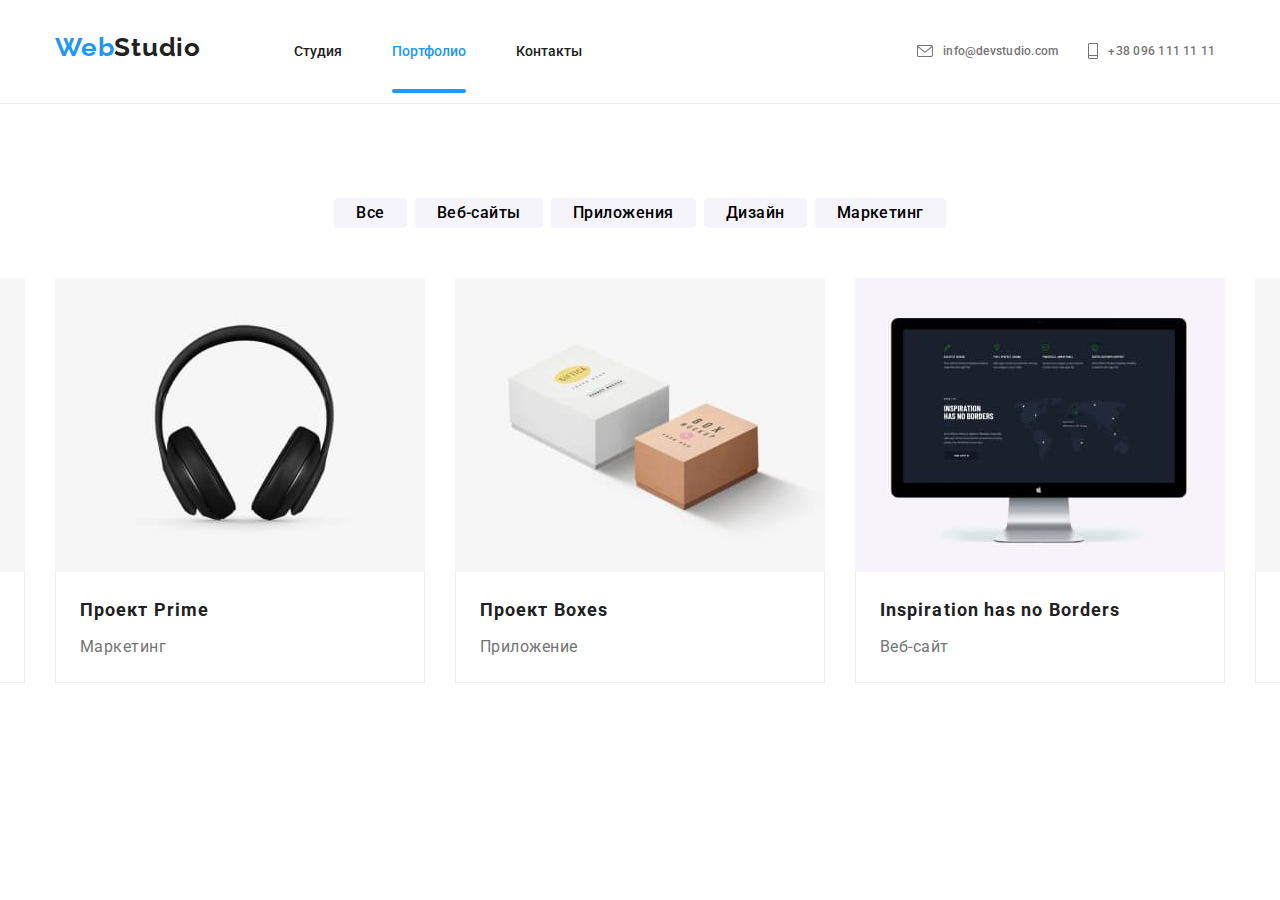
==== commit ff11e77e: "portfolio btn" ====
--- a/portfolio.html
+++ b/portfolio.html
@@ -128,7 +128,7 @@
       </div>
     </header>
     <!--------------------------------------- NAVIGATION ------------------------------------------------>
-    <!-- <main>
+    <main>
       <section class="section">
         <div class="container">
           <ul class="list button button_item_list">
@@ -147,9 +147,9 @@
             <li class="button_list">
               <button class="button_item" type="button">Маркетинг</button>
             </li>
-          </ul> -->
+          </ul>
     <!---------------------------------------------- PROJECTS -------------------------------------------------->
-    <!-- <ul class="project list">
+    <ul class="project list">
             <li class="project__item">
               <a class="project__item_link link" href="">
                 <div class="project__item_thumb">
@@ -385,7 +385,7 @@
           </ul>
         </div>
       </section>
-    </main> -->
+    </main>
     <!-------------------------------------------------- FOOTER -------------------------------------------->
     <!-- <footer class="footer">
       <div class="container footer_container">
--- a/css/main.min.css
+++ b/css/main.min.css
@@ -1 +1 @@
-:root{--main_font: "Roboto", sans-serif;--secondary_font: "Raleway", sans-serif;--main_text_color_theme_dark: rgba(33, 33, 33, 1);--secondary_text_color_theme-dark: rgba(117, 117, 117, 1);--main_text_color_theme_light: rgba(255, 255, 255, 1);--secondary_text_color_theme_light: rgba(255, 255, 255, 0.6);--accent_color: rgba(33, 150, 243, 1);--hang_color: rgba(245, 244, 250, 1) }.visually_hidden{position:absolute;width:1px;height:1px;margin:-1px;border:0;padding:0;white-space:nowrap;clip-path:inset(100%);clip:rect(0 0 0 0);overflow:hidden}:root{--main_font: "Roboto", sans-serif;--secondary_font: "Raleway", sans-serif;--main_text_color_theme_dark: rgba(33, 33, 33, 1);--secondary_text_color_theme-dark: rgba(117, 117, 117, 1);--main_text_color_theme_light: rgba(255, 255, 255, 1);--secondary_text_color_theme_light: rgba(255, 255, 255, 0.6);--accent_color: rgba(33, 150, 243, 1);--hang_color: rgba(245, 244, 250, 1) }body{background-color:rgba(255,255,255,.8980392157);font-family:var(--main_font);color:var(--main_text_color_theme_dark)}h1,h2,h3,h4,h5,h6,p{margin-top:0;margin-bottom:0}ul,ol{margin-top:0;margin-bottom:0;padding-left:0}img{display:block}.list{list-style:none;text-decoration:none}.link{text-decoration:none}.container{width:100%;padding-left:15px;padding-right:15px}@media screen and (min-width: 480px){.container{margin-left:auto;margin-right:auto}}@media screen and (min-width: 768px){.container{width:768px}}@media screen and (min-width: 1200px){.container{width:1200px}}.section{padding-top:60px;padding-bottom:60px}@media screen and (min-width: 480px){.section{width:480px;margin-left:auto;margin-right:auto}}@media screen and (min-width: 768px){.section{width:768px}}@media screen and (min-width: 1200px){.section{width:1200px;padding-top:94px;padding-bottom:94px}}@media screen and (max-width: 768px){.mobile_menu{position:fixed;left:0;top:0;width:100%;height:100%;opacity:0;visibility:hidden;pointer-events:none;background-color:#fff;transition:opacity 250ms cubic-bezier(0.4, 0, 0.2, 1),visibility 250ms cubic-bezier(0.4, 0, 0.2, 1)}.mobile_menu.is-open{opacity:1;visibility:visible;pointer-events:auto}.mobile_menu__container{position:relative;padding-top:48px;padding-bottom:48px;padding-left:40px;padding-right:83px}.mobile_menu__close_btn{position:absolute;top:10px;right:15px;background:rgba(0,0,0,0);border:none;padding:0;line-height:0;padding:11px}.mobile_menu__close_icon:hover,.mobile_menu__close_icon:focus{fill:var(--accent_color)}.mobile_menu_open_btn__icon:hover,.mobile_menu_open_btn__icon:focus{fill:var(--accent_color)}}@media screen and (min-width: 768px){.mobile_menu{display:none}}.site_nav__logo_img{font-family:var(--secondary_font);font-weight:bold;font-size:26px;line-height:100%;color:var(--main_text_color_theme_dark);align-items:center;letter-spacing:.03em;margin-right:88px;padding-bottom:25px;padding-top:24px}.logo_web{color:var(--accent_color)}.logo_studio{color:var(--main_text_color_theme_light)}.logo_footer{font-family:var(--secondary_font);font-weight:bold;font-size:26px;line-height:100%;color:var(--main_text_color_theme_dark);align-items:center;letter-spacing:.03em;margin-right:88px;padding-bottom:0;padding-top:0}@media screen and (min-width: 1200px){.site_nav__logo_img{margin-right:93px}}.modal_close_button{position:absolute;top:8px;right:8px;display:flex;align-items:center;justify-content:center;width:30px;height:30px;border:1px solid rgba(0,0,0,.1);border-radius:50%;background-color:var(--main_text_color_theme_light);cursor:pointer;padding:0;transition:fill 250ms cubic-bezier(0.4, 0, 0.2, 1)}.modal_close_button:hover,.modal_close_button :focus{fill:var(--accent_color)}.social_link__footer{display:flex;align-items:center;justify-content:center;width:44px;height:44px;border-radius:50%;background-color:rgba(255,255,255,.1);fill:var(--main_text_color_theme_light);transition:background-color 250ms cubic-bezier(0.4, 0, 0.2, 1)}.social_link__footer:hover,.social_link__footer:focus{background-color:var(--accent_color)}.social_link__footer:hover.social_list__footer_icon,.social_link__footer:focus.social_list__footer_icon{fill:var(--main_text_color_theme_light)}.header__container{display:flex;align-items:center;justify-content:space-between;padding-top:10px;padding-bottom:10px}.mobile_menu__list{padding-bottom:32px}.mobile_menu__site_nav{padding-top:48px;padding-left:0;margin-bottom:302px}.mobile_menu__list_item{font-weight:500;font-family:var(--main_font);font-size:40px;line-height:47px;text-align:left;letter-spacing:.02em;color:var(--main_text_color_theme_dark);display:block;margin-bottom:35,71px;transition:color 250ms cubic-bezier(0.4, 0, 0.2, 1)}.mobile_menu__list_item:hover,.mobile_menu__list_item:focus{color:var(--accent_color)}.current_page{color:var(--accent_color)}.mobile_menu__site_nav{display:block;align-items:flex-start;justify-content:flex-start}.mobile_menu_contacts__list_item{padding-bottom:32px}.mobile_menu__phone{font-family:var(--main_font);font-style:normal;font-weight:500;font-size:34px;line-height:40px;letter-spacing:.02em;color:var(--accent_color)}.mobile_menu__mail{font-family:var(--main_font);font-style:normal;font-weight:500;font-size:24px;line-height:28px;letter-spacing:.02em;color:var(--secondary_text_color_theme-dark)}.mobile_social__list{padding-top:64px;display:flex;flex-direction:row;justify-content:space-between;align-items:center}.mobile_social__list_item_link{font-family:var(--main_font);font-style:normal;font-weight:500;font-size:18px;line-height:1,22;letter-spacing:.02em;color:var(--accent_color)}.mobile_social__list_item::after{content:"";margin-left:15px;border:1px solid rgba(33,33,33,.2);transform:rotate(90deg)}.mobile_social__list_item:last-child:after{content:"";border:none}@media screen and (max-width: 768px){.site_nav_menu{display:none}.site_nav_contact{display:none}.mobile_menu_open_btn{background:rgba(0,0,0,0);border:0;padding:0;line-height:0}}@media screen and (min-width: 768px){.header__container{display:flex;align-items:center;justify-content:space-between}.mobile_menu_open_btn{display:none}.menu_list_item{font-family:var(--main_font);font-weight:500;font-size:14px;line-height:1.33;color:var(--main_text_color_theme_dark);display:block;padding-bottom:32px;padding-top:32px;transition:color 250ms cubic-bezier(0.4, 0, 0.2, 1)}.menu_list_item:hover,.menu_list_item:focus{color:var(--accent_color)}.menu_list{position:relative}.menu_list:not(:last-child){margin-right:50px}.current_page{color:var(--accent_color)}.site_nav_menu .current_page::after{position:absolute;left:0;bottom:0;display:inline-block;content:"";height:4px;border-radius:2px;width:100%;background-color:var(--accent_color)}.site_nav_menu{display:flex;align-items:center;justify-content:center}.site_nav_menu{display:flex;align-items:center;justify-content:space-evenly}.site_nav_contact{display:block}.header__container{display:block}.site_nav{display:flex}.mobile_contact{color:var(--secondary_text_color_theme-dark);transition:color 250ms cubic-bezier(0.4, 0, 0.2, 1);display:flex;align-items:center;font-family:var(--main_font);font-size:12px;font-weight:500;font-style:normal;line-height:14px;letter-spacing:.02em}.mobile_contact:hover,.mobile_contact:focus{color:var(--accent_color)}.site_nav_contact{padding-top:21px;padding-left:80px;padding-right:0px}.mail_link{margin-bottom:10px}.mail_icon{margin-right:8px;fill:var(--secondary_text_color_theme-dark);transition:fill 250ms cubic-bezier(0.4, 0, 0.2, 1)}.mail_link:hover .mail_icon,.mail_link:focus .mail_icon{fill:var(--accent_color)}.phone_icon{margin-right:8px;fill:var(--secondary_text_color_theme-dark);transition:fill 250ms cubic-bezier(0.4, 0, 0.2, 1)}.phone_link:hover .phone_icon,.phone_link:focus .phone_icon{fill:var(--accent_color)}.phone_link .phone_icon::before{position:absolute;display:flex;align-items:center;justify-content:center;padding-right:10px;fill:var(--secondary_text_color_theme-dark);transition:fill 250ms cubic-bezier(0.4, 0, 0.2, 1)}}@media screen and (min-width: 768px)and (min-width: 1200px){.header{border-bottom:1px solid #ececec}.header__container{display:flex;align-items:center;justify-content:space-between}.menu_list_item{font-family:var(--main_font);font-weight:500;font-size:14px;line-height:1.33;color:var(--main_text_color_theme_dark);display:block;padding-bottom:32px;padding-top:32px;transition:color 250ms cubic-bezier(0.4, 0, 0.2, 1)}.menu_list_item:hover,.menu_list_item:focus{color:var(--accent_color)}.menu_list{position:relative}.menu_list:not(:last-child){margin-right:50px}.current_page{color:var(--accent_color)}.site_nav_menu .current_page::after{position:absolute;left:0;bottom:0;display:inline-block;content:"";height:4px;border-radius:2px;width:100%;background-color:var(--accent_color)}.site_nav_menu{display:flex;align-items:center;justify-content:center}.site_nav_contact{display:flex;flex-direction:row;align-items:center;justify-content:center;font-family:var(--main_font);font-size:14px;font-weight:500;font-style:normal;line-height:16px;letter-spacing:.02em;padding-top:0;padding-left:335px}.contact{color:var(--secondary_text_color_theme-dark);transition:color 250ms cubic-bezier(0.4, 0, 0.2, 1)}.contact:hover,.contact:focus{color:var(--accent_color)}.contact_footer{font-style:normal;font-weight:400;font-size:14px;letter-spacing:.03em}.header.header__container{position:relative;display:flex;align-items:center;justify-content:center}.mail_thumb{display:flex;align-items:center;justify-content:center;flex-direction:row}.mail_link{display:flex;align-items:center;justify-content:center;margin-right:30px;margin-bottom:0}.phone_link{display:flex;align-items:center;justify-content:flex-end}.mail_icon{margin-right:10px;fill:var(--secondary_text_color_theme-dark);transition:fill 250ms cubic-bezier(0.4, 0, 0.2, 1)}.mail_link:hover .mail_icon,.mail_link:focus .mail_icon{fill:var(--accent_color)}.phone_icon{margin-right:10px;fill:var(--secondary_text_color_theme-dark);transition:fill 250ms cubic-bezier(0.4, 0, 0.2, 1)}.phone_link:hover .phone_icon,.phone_link:focus .phone_icon{fill:var(--accent_color)}.phone_link .phone_icon::before{position:absolute;display:flex;align-items:center;justify-content:center;padding-right:10px;fill:var(--secondary_text_color_theme-dark);transition:fill 250ms cubic-bezier(0.4, 0, 0.2, 1)}}.section_hero{width:100%;padding-top:118px;padding-bottom:118px;text-align:center;margin-left:auto;margin-right:auto;height:400px;background-image:linear-gradient(rgba(47, 48, 58, 0.4), rgba(47, 48, 58, 0.4)),url("../images/hero/mobile_hero@1x.jpg");background-size:cover;background-repeat:no-repeat;background-position:center;background-color:var(--accent-background)}@media(min-device-pixel-ratio: 2),(min-resolution: 192dpi),(min-resolution: 2dppx){.section_hero{background-image:linear-gradient(to right, rgba(47, 48, 58, 0.4), rgba(47, 48, 58, 0.4)),url("../images/hero/mobile_hero@2x.jpg")}}.section_hero__title{width:360px;font-family:var(--main_font);font-weight:900;font-size:26px;line-height:42px;text-align:center;letter-spacing:.06em;text-transform:uppercase;color:var(--main_text_color_theme_light);margin:0 auto}.section_hero__button{font-family:var(--main_font);font-style:normal;font-weight:700;font-size:16px;line-height:30px;text-align:center;letter-spacing:.06em;background-color:var(--accent_color);box-shadow:0px 4px 4px rgba(0,0,0,.15);border-radius:4px;margin-top:30px;border:0;width:200px;height:50px;color:var(--main_text_color_theme_light);transition:background-color 250ms cubic-bezier(0.4, 0, 0.2, 1),color 250ms cubic-bezier(0.4, 0, 0.2, 1)}.section_hero__button:hover,.section_hero__button:focus{background-color:#188ce8;color:var(--main_text_color_theme_light)}@media screen and (min-width: 768px){.section_hero{margin-left:auto;margin-right:auto;background-image:linear-gradient(rgba(47, 48, 58, 0.4), rgba(47, 48, 58, 0.4)),url("../images/hero/tablet_hero@1x.jpg");background-size:cover;background-repeat:no-repeat;background-color:var(--accent-background)}}@media screen and (min-width: 768px)and (min-device-pixel-ratio: 2),screen and (min-width: 768px)and (min-resolution: 192dpi),screen and (min-width: 768px)and (min-resolution: 2dppx){.section_hero{background-image:linear-gradient(to right, rgba(47, 48, 58, 0.4), rgba(47, 48, 58, 0.4)),url("../images/hero/tablet_hero@2x.jpg")}}@media screen and (min-width: 1200px){.section_hero__title{font-size:44px;line-height:60px;width:696px}.section_hero{max-width:1600px;height:600px;padding-top:200px;padding-bottom:200px;margin-left:auto;margin-right:auto;background-image:linear-gradient(rgba(47, 48, 58, 0.4), rgba(47, 48, 58, 0.4)),url("../images/hero/desktop_hero@1x.jpg");background-size:cover;background-repeat:no-repeat;background-color:var(--accent-background)}}@media screen and (min-width: 1200px)and (min-device-pixel-ratio: 2),screen and (min-width: 1200px)and (min-resolution: 192dpi),screen and (min-width: 1200px)and (min-resolution: 2dppx){.section_hero{background-image:linear-gradient(to right, rgba(47, 48, 58, 0.4), rgba(47, 48, 58, 0.4)),url("../images/hero/desktop_hero@2x.jpg")}}.about{background-color:#fff;padding-bottom:60px;padding-top:60px}.about_list__item_element{width:100%;background-color:#f5f4fa;margin-bottom:30px;display:flex;justify-content:center;align-items:center;height:120px}.about_list__item_element_icon{width:70px;height:70px}.about_title{font-size:14px;font-weight:700;line-height:1.1;letter-spacing:.03em;text-transform:uppercase;margin-bottom:10px;text-align:center}.about_description{font-size:14px;font-weight:400;line-height:1.71;letter-spacing:.03em;color:var(--text-color-second)}@media screen and (max-width: 767px){.about_list__item:not(:last-child){margin-bottom:30px}}@media screen and (min-width: 768px){.about_title{text-align:start}.about_list{display:flex;flex-wrap:wrap;margin-left:-30px}.about_list__item{flex-basis:calc((100% - 60px)/2);margin-left:30px;margin-bottom:30px}}@media screen and (min-width: 1200px){.about{background-color:#fff;padding-top:94px;padding-bottom:0px}.about_list{display:flex;flex-wrap:nowrap;justify-content:space-between}.about_list__item:not(:last-child){margin-right:30px}}@media screen and (max-width: 1199px){.service_section{display:none}}@media screen and (min-width: 1200px){.service_section__title{font-family:var(--main_font);font-style:normal;font-weight:700;font-size:36px;line-height:42px;text-align:center;etter-spacing:.03em;padding-bottom:50px}.servises__list{display:flex;margin-left:-30px;margin-top:-30px}.servises__list_item{margin-left:30px;margin-top:30px;flex-basis:calc((100% - 90px)/3)}.service__list_item_thumb{position:relative}.services_item{position:absolute;bottom:0;width:100%;height:70px;background:rgba(47,48,58,.8);padding-top:27px;padding-bottom:27px}.services_item_title{font-family:var(--main_font);font-style:normal;font-weight:700;font-size:14px;line-height:16px;letter-spacing:.03em;text-transform:uppercase;color:var(--main_text_color_theme_light);text-align:center;height:70px;padding-bottom:50px}}.team{background:#f5f4fa}.team_list{display:flex;margin-left:-30px;margin-top:-30px}.team__member_card{margin-left:30px;margin-top:30px;flex-basis:calc((100% - 120px)/4);background-color:var(--main_text_color_theme_light);box-shadow:0px 1px 3px rgba(0,0,0,.12),0px 1px 1px rgba(0,0,0,.14),0px 2px 1px rgba(0,0,0,.2);border-radius:0px 0px 4px 4px}.team__member_card_detail{padding-top:30px;padding-bottom:30px;padding-left:10px;padding-right:10px}.team__member_name{font-style:normal;font-weight:500;font-size:16px;line-height:1.18;text-align:center;letter-spacing:.03em;margin-bottom:10px}.team__member_position{font-style:normal;font-weight:400;font-size:16px;line-height:1.19;text-align:center;letter-spacing:.03em;color:var(--secondary_text_color_theme-dark);margin-bottom:16px}.social_list{display:flex;justify-content:center}.social_list_link{display:flex;align-items:center;justify-content:center;width:44px;height:44px;border-radius:50%;background-color:var(--main_text_color_theme_light);transition:background-color 250ms cubic-bezier(0.4, 0, 0.2, 1)}.social_list_link:hover,.social_list_link:focus{background-color:var(--accent_color)}.social_list_icon{fill:#afb1b8;transition:fill 250ms cubic-bezier(0.4, 0, 0.2, 1)}.social_list_link:hover .social_list_icon,.social_list_link:focus .social_list_icon{fill:var(--main_text_color_theme_light)}.social_list_item:not(:last-child){margin-right:10px}.button_item{background-color:#2196f3;font-family:var(--main_font);cursor:pointer;background:#f5f4fa;font-style:normal;font-weight:500;font-size:16px;text-align:center;letter-spacing:.03em;padding-top:6px;padding-bottom:6px;padding-right:22px;padding-left:22px;border-radius:4px;border:0;transition:background 250ms cubic-bezier(0.4, 0, 0.2, 1),color 250ms cubic-bezier(0.4, 0, 0.2, 1),box-shadow 250ms cubic-bezier(0.4, 0, 0.2, 1)}.button_item:hover,.button_item:focus{background:var(--accent_color);color:var(--main_text_color_theme_light);box-shadow:0px 3px 1px rgba(0,0,0,.1),0px 1px 2px rgba(0,0,0,.08),0px 2px 2px rgba(0,0,0,.12)}.button{color:var(--secondary_text_color_theme_light)}.button_list{margin-top:8px;margin-left:8px}.button_item_list{display:flex;margin-bottom:50px;justify-content:center;margin-left:-8px;margin-top:-8px}.project__item_title{color:var(--main_text_color_theme_dark);font-style:normal;font-weight:700;font-size:18px;line-height:2;letter-spacing:.06em;margin-bottom:4px}.project__item_description{color:var(--secondary_text_color_theme-dark);font-style:normal;font-weight:400;font-size:16px;line-height:1.87;letter-spacing:.03em}.project{display:flex;flex-wrap:wrap;margin-left:-30px;margin-top:-30px}.project__item{margin-left:30px;margin-top:30px;flex-basis:370px;background-color:var(--main_text_color_theme_light);transition:box-shadow 250ms cubic-bezier(0.4, 0, 0.2, 1)}.project__item_link{transition:box-shadow 250ms cubic-bezier(0.4, 0, 0.2, 1)}.project__item_link:hover,.project__item_link:focus{display:block;box-shadow:0px 1px 1px rgba(0,0,0,.12),0px 4px 4px rgba(0,0,0,.06),1px 4px 6px rgba(0,0,0,.16)}.project__item_detail{padding-top:20px;padding-bottom:20px;padding-left:24px;padding-right:24px;border-left:1px solid #eee;border-right:1px solid #eee;border-bottom:1px solid #eee}.project__item_thumb{position:relative;overflow:hidden}.project__item_overlay{position:absolute;display:flex;align-items:center;justify-content:center;top:0;left:0;width:100%;height:100%;background:rgba(33,150,243,.9);padding-left:24px;padding-right:24px;transform:translatey(100%);transition:transform 250ms cubic-bezier(0.4, 0, 0.2, 1)}.project__item_link:hover .project__item_overlay,.project__item_link:focus .project__item_overlay{transform:translate(0)}.project__item_overlay_text{font-family:var(--main_font);font-style:normal;font-weight:400;font-size:18px;line-height:28px;letter-spacing:.03em;color:#f5f4fa}.clients__list{display:flex;align-items:center;justify-content:center}.client__list_item:not(:first-child){margin-left:30px;display:flex}.client__list_item_link{display:flex;align-items:center;justify-content:center;width:170px;height:92px;border:1px solid #afb1b8;border-radius:4px;transition:border-color 250ms cubic-bezier(0.4, 0, 0.2, 1)}.client__list_item_link:hover,.client__list_item_link:focus{border-color:var(--accent_color)}.client__list_item_icon{display:flex;justify-content:space-around;fill:#afb1b8;transition:fill 250ms cubic-bezier(0.4, 0, 0.2, 1)}.client__list_item_link:hover .client__list_item_icon,.client__list_item_link:focus .client__list_item_icon{fill:var(--accent_color)}.backdrop{position:fixed;top:0;left:0;width:100%;height:100%;background-color:rgba(0,0,0,.2)}.backdrop.is-hidden{opacity:0;visibility:hidden;pointer-events:none}.modal{position:absolute;top:50%;left:50%;transform:translate(-50%, -50%);width:450px;height:609px;background:var(--main_text_color_theme_light);box-shadow:0px 1px 3px rgba(0,0,0,.12),0px 1px 1px rgba(0,0,0,.14),0px 2px 1px rgba(0,0,0,.2);border-radius:4px}@media screen and (min-width: 1200px){.modal{width:528px;height:581px}}.contact_form{display:flex;flex-direction:column;padding-top:40px;padding-left:40px;padding-right:40px}.contact_form_title{text-align:center;justify-content:center;font-family:var(--main_font);font-style:normal;font-weight:700;font-size:20px;line-height:23px;letter-spacing:.03em;color:var(--main_text_color_theme_dark);margin-bottom:12px}.contact_form_field_span{padding-bottom:4px;font-family:var(--main_font);font-style:normal;font-weight:400;font-size:12px;line-height:14px;letter-spacing:.01em;color:var(--secondary_text_color_theme-dark)}.contact_form_field{margin-bottom:10px}.contact_form_input_wrapper{position:relative;margin-top:4px;transition:outline 250ms cubic-bezier(0.4, 0, 0.2, 1),border-color 250ms cubic-bezier(0.4, 0, 0.2, 1)}.contact_form_input{width:100%;height:40px;padding-left:42px;border:1px solid rgba(33,33,33,.2);border-radius:4px;cursor:pointer;transition:outline 250ms cubic-bezier(0.4, 0, 0.2, 1),border-color 250ms cubic-bezier(0.4, 0, 0.2, 1)}.contact_form_input:focus{outline:none;border-color:var(--accent_color)}.contact_form_icon{position:absolute;top:50%;left:15px;transform:translateY(-50%);color:var(--main_text_color_theme_dark);transition:color 250ms cubic-bezier(0.4, 0, 0.2, 1)}.contact_form_input:focus+.contact_form_icon{fill:var(--accent_color)}.contact_form_message{width:100%;height:120px;margin-top:6px;resize:none;padding:12px 16px;border:1px solid rgba(33,33,33,.2);border-radius:4px;cursor:pointer;transition:outline 250ms cubic-bezier(0.4, 0, 0.2, 1),border-color 250ms cubic-bezier(0.4, 0, 0.2, 1)}.contact_form_message::placeholder{text-transform:uppercase}.contact_form_message:focus{outline:none;border-color:var(--accent_color)}.contact_form_checkbox_label{display:flex;align-items:center;margin-bottom:30px;font-family:var(--main_font);font-style:normal;font-weight:400;font-size:12px;line-height:14px;color:var(--secondary_text_color_theme-dark)}.contact_form_checkbox_label::before{display:flex;justify-content:center;align-items:center;width:18px;height:18px;border:1px solid #555;cursor:pointer;content:"";margin-right:10px;color:var(--main_text_color_theme_dark);border-radius:2px;transition:outline 250ms cubic-bezier(0.4, 0, 0.2, 1);background-color:var(--main_text_color_theme_light)}.contact_form_checkbox:checked+.contact_form_checkbox_label::before{background-color:var(--accent_color);background-image:url(../images/checkbox_icon.svg);background-repeat:no-repeat;background-size:contain;background-position:center;background-origin:border-box;border:1px solid var(--accent_color);border-radius:2px;padding-top:4px}.contact_form_checkbox:focus+.contact_form_checkbox_label::before{border:2px solid var(--accent_color)}.contact_form-checkbox_link{color:var(--accent_color)}.contact_form_button{align-self:center;text-align:center;box-shadow:0;width:200px;height:50px;background:var(--accent_color);box-shadow:0px 4px 4px rgba(0,0,0,.15);border:0;border-radius:4px;font-family:var(--main_font);font-style:normal;font-weight:700;font-size:16px;line-height:30px;letter-spacing:.06em;color:var(--main_text_color_theme_light);padding:10px;padding-bottom:40px;cursor:pointer}@media screen and (min-width: 1200px){.contact_form_checkbox_label{font-size:14px;line-height:24px;letter-spacing:.03em}}.footer{background-color:#2f303a;padding-top:60px;padding-bottom:60px}.footer_container{display:flex;align-items:baseline}.address{font-family:var(--main_font);font-weight:400;font-size:14px;line-height:24px;letter-spacing:1.71;font-style:normal;text-decoration:none;margin-top:20px}.detai_adress{color:var(--main_text_color_theme_light);padding-top:111px}.address__detail{margin-bottom:9px}.address__detail:not(:last-child){margin-bottom:9px}.address__detail:last-child{margin-bottom:0}.contact_footer{margin-left:0}.social_list__container{display:flex}.social_list__container{display:flex;margin-left:70px;flex-direction:column}.social_list__footer_title{display:flex;font-weight:700;font-size:14px;line-height:1.14;letter-spacing:.03em;text-transform:uppercase;color:var(--main_text_color_theme_light);margin-bottom:20px}.social_link__footer{display:flex;align-items:center;justify-content:center;width:44px;height:44px;border-radius:50%;background-color:rgba(255,255,255,.1);fill:var(--main_text_color_theme_light);transition:background-color 250ms cubic-bezier(0.4, 0, 0.2, 1)}.social_link__footer:hover,.social_link__footer:focus{background-color:var(--accent_color)}.social_list__footer{display:flex;justify-content:center;align-items:center}.social_list__footer_item{display:block;justify-content:center;align-items:center}.social_list__footer_item:not(:last-child){margin-right:10px}.social_list__footer_icon{width:20px;height:20px;transition:fill 250ms cubic-bezier(0.4, 0, 0.2, 1);fill:var(--main_text_color_theme_light)}.subscribe_container{margin-left:93px}.subscribe_list_item{display:flex;align-items:center;justify-content:center;width:200px;height:50px}.subscribe_input{width:358px;height:50px;border:1px solid rgba(255,255,255,.3);filter:drop-shadow(0px 4px 4px rgba(0, 0, 0, 0.15));border-radius:4px;margin-right:12px;background:0;padding-left:16px}.subscribe_title{display:flex;font-weight:700;font-size:14px;line-height:1.14;letter-spacing:.03em;text-transform:uppercase;color:var(--main_text_color_theme_light);margin-bottom:20px}.subscribe_button{display:flex;align-items:center;text-align:center;justify-content:center;box-shadow:0;width:200px;height:50px;background:var(--accent_color);box-shadow:0px 4px 4px rgba(0,0,0,.15);border-radius:4px;border:0;font-family:var(--main_font);font-style:normal;font-weight:700;font-size:16px;line-height:30px;letter-spacing:.06em;color:var(--main_text_color_theme_light)}.subscribe{text-align:center;justify-content:center}.subscribe_input{color:var(--main_text_color_theme_light);background-color:rgba(0,0,0,0)}.subscribe_icon{width:24px;height:24px;margin-left:10px}/*# sourceMappingURL=main.min.css.map */+:root{--main_font: "Roboto", sans-serif;--secondary_font: "Raleway", sans-serif;--main_text_color_theme_dark: rgba(33, 33, 33, 1);--secondary_text_color_theme-dark: rgba(117, 117, 117, 1);--main_text_color_theme_light: rgba(255, 255, 255, 1);--secondary_text_color_theme_light: rgba(255, 255, 255, 0.6);--accent_color: rgba(33, 150, 243, 1);--hang_color: rgba(245, 244, 250, 1) }.visually_hidden{position:absolute;width:1px;height:1px;margin:-1px;border:0;padding:0;white-space:nowrap;clip-path:inset(100%);clip:rect(0 0 0 0);overflow:hidden}:root{--main_font: "Roboto", sans-serif;--secondary_font: "Raleway", sans-serif;--main_text_color_theme_dark: rgba(33, 33, 33, 1);--secondary_text_color_theme-dark: rgba(117, 117, 117, 1);--main_text_color_theme_light: rgba(255, 255, 255, 1);--secondary_text_color_theme_light: rgba(255, 255, 255, 0.6);--accent_color: rgba(33, 150, 243, 1);--hang_color: rgba(245, 244, 250, 1) }body{background-color:rgba(255,255,255,.8980392157);font-family:var(--main_font);color:var(--main_text_color_theme_dark)}h1,h2,h3,h4,h5,h6,p{margin-top:0;margin-bottom:0}ul,ol{margin-top:0;margin-bottom:0;padding-left:0}img{display:block}.list{list-style:none;text-decoration:none}.link{text-decoration:none}.container{width:100%;padding-left:15px;padding-right:15px}@media screen and (min-width: 480px){.container{margin-left:auto;margin-right:auto}}@media screen and (min-width: 768px){.container{width:768px}}@media screen and (min-width: 1200px){.container{width:1200px}}.section{padding-top:60px;padding-bottom:60px}@media screen and (min-width: 480px){.section{width:480px;margin-left:auto;margin-right:auto}}@media screen and (min-width: 768px){.section{width:768px}}@media screen and (min-width: 1200px){.section{width:1200px;padding-top:94px;padding-bottom:94px}}@media screen and (max-width: 768px){.mobile_menu{position:fixed;left:0;top:0;width:100%;height:100%;opacity:0;visibility:hidden;pointer-events:none;background-color:#fff;transition:opacity 250ms cubic-bezier(0.4, 0, 0.2, 1),visibility 250ms cubic-bezier(0.4, 0, 0.2, 1)}.mobile_menu.is-open{opacity:1;visibility:visible;pointer-events:auto}.mobile_menu__container{position:relative;padding-top:48px;padding-bottom:48px;padding-left:40px;padding-right:83px}.mobile_menu__close_btn{position:absolute;top:10px;right:15px;background:rgba(0,0,0,0);border:none;padding:0;line-height:0;padding:11px}.mobile_menu__close_icon:hover,.mobile_menu__close_icon:focus{fill:var(--accent_color)}.mobile_menu_open_btn__icon:hover,.mobile_menu_open_btn__icon:focus{fill:var(--accent_color)}}@media screen and (min-width: 768px){.mobile_menu{display:none}}.site_nav__logo_img{font-family:var(--secondary_font);font-weight:bold;font-size:26px;line-height:100%;color:var(--main_text_color_theme_dark);align-items:center;letter-spacing:.03em;margin-right:88px;padding-bottom:25px;padding-top:24px}.logo_web{color:var(--accent_color)}.logo_studio{color:var(--main_text_color_theme_light)}.logo_footer{font-family:var(--secondary_font);font-weight:bold;font-size:26px;line-height:100%;color:var(--main_text_color_theme_dark);align-items:center;letter-spacing:.03em;margin-right:88px;padding-bottom:0;padding-top:0}@media screen and (min-width: 1200px){.site_nav__logo_img{margin-right:93px}}.modal_close_button{position:absolute;top:8px;right:8px;display:flex;align-items:center;justify-content:center;width:30px;height:30px;border:1px solid rgba(0,0,0,.1);border-radius:50%;background-color:var(--main_text_color_theme_light);cursor:pointer;padding:0;transition:fill 250ms cubic-bezier(0.4, 0, 0.2, 1)}.modal_close_button:hover,.modal_close_button :focus{fill:var(--accent_color)}.social_link__footer{display:flex;align-items:center;justify-content:center;width:44px;height:44px;border-radius:50%;background-color:rgba(255,255,255,.1);fill:var(--main_text_color_theme_light);transition:background-color 250ms cubic-bezier(0.4, 0, 0.2, 1)}.social_link__footer:hover,.social_link__footer:focus{background-color:var(--accent_color)}.social_link__footer:hover.social_list__footer_icon,.social_link__footer:focus.social_list__footer_icon{fill:var(--main_text_color_theme_light)}.header__container{display:flex;align-items:center;justify-content:space-between;padding-top:10px;padding-bottom:10px}.mobile_menu__list{padding-bottom:32px}.mobile_menu__site_nav{padding-top:48px;padding-left:0;margin-bottom:302px}.mobile_menu__list_item{font-weight:500;font-family:var(--main_font);font-size:40px;line-height:47px;text-align:left;letter-spacing:.02em;color:var(--main_text_color_theme_dark);display:block;margin-bottom:35,71px;transition:color 250ms cubic-bezier(0.4, 0, 0.2, 1)}.mobile_menu__list_item:hover,.mobile_menu__list_item:focus{color:var(--accent_color)}.current_page{color:var(--accent_color)}.mobile_menu__site_nav{display:block;align-items:flex-start;justify-content:flex-start}.mobile_menu_contacts__list_item{padding-bottom:32px}.mobile_menu__phone{font-family:var(--main_font);font-style:normal;font-weight:500;font-size:34px;line-height:40px;letter-spacing:.02em;color:var(--accent_color)}.mobile_menu__mail{font-family:var(--main_font);font-style:normal;font-weight:500;font-size:24px;line-height:28px;letter-spacing:.02em;color:var(--secondary_text_color_theme-dark)}.mobile_social__list{padding-top:64px;display:flex;flex-direction:row;justify-content:space-between;align-items:center}.mobile_social__list_item_link{font-family:var(--main_font);font-style:normal;font-weight:500;font-size:18px;line-height:1,22;letter-spacing:.02em;color:var(--accent_color)}.mobile_social__list_item::after{content:"";margin-left:15px;border:1px solid rgba(33,33,33,.2);transform:rotate(90deg)}.mobile_social__list_item:last-child:after{content:"";border:none}@media screen and (max-width: 768px){.site_nav_menu{display:none}.site_nav_contact{display:none}.mobile_menu_open_btn{background:rgba(0,0,0,0);border:0;padding:0;line-height:0}}@media screen and (min-width: 768px){.header__container{display:flex;align-items:center;justify-content:space-between}.mobile_menu_open_btn{display:none}.menu_list_item{font-family:var(--main_font);font-weight:500;font-size:14px;line-height:1.33;color:var(--main_text_color_theme_dark);display:block;padding-bottom:32px;padding-top:32px;transition:color 250ms cubic-bezier(0.4, 0, 0.2, 1)}.menu_list_item:hover,.menu_list_item:focus{color:var(--accent_color)}.menu_list{position:relative}.menu_list:not(:last-child){margin-right:50px}.current_page{color:var(--accent_color)}.site_nav_menu .current_page::after{position:absolute;left:0;bottom:0;display:inline-block;content:"";height:4px;border-radius:2px;width:100%;background-color:var(--accent_color)}.site_nav_menu{display:flex;align-items:center;justify-content:center}.site_nav_menu{display:flex;align-items:center;justify-content:space-evenly}.site_nav_contact{display:block}.header__container{display:block}.site_nav{display:flex}.mobile_contact{color:var(--secondary_text_color_theme-dark);transition:color 250ms cubic-bezier(0.4, 0, 0.2, 1);display:flex;align-items:center;font-family:var(--main_font);font-size:12px;font-weight:500;font-style:normal;line-height:14px;letter-spacing:.02em}.mobile_contact:hover,.mobile_contact:focus{color:var(--accent_color)}.site_nav_contact{padding-top:21px;padding-left:80px;padding-right:0px}.mail_link{margin-bottom:10px}.mail_icon{margin-right:8px;fill:var(--secondary_text_color_theme-dark);transition:fill 250ms cubic-bezier(0.4, 0, 0.2, 1)}.mail_link:hover .mail_icon,.mail_link:focus .mail_icon{fill:var(--accent_color)}.phone_icon{margin-right:8px;fill:var(--secondary_text_color_theme-dark);transition:fill 250ms cubic-bezier(0.4, 0, 0.2, 1)}.phone_link:hover .phone_icon,.phone_link:focus .phone_icon{fill:var(--accent_color)}.phone_link .phone_icon::before{position:absolute;display:flex;align-items:center;justify-content:center;padding-right:10px;fill:var(--secondary_text_color_theme-dark);transition:fill 250ms cubic-bezier(0.4, 0, 0.2, 1)}}@media screen and (min-width: 768px)and (min-width: 1200px){.header{border-bottom:1px solid #ececec}.header__container{display:flex;align-items:center;justify-content:space-between}.menu_list_item{font-family:var(--main_font);font-weight:500;font-size:14px;line-height:1.33;color:var(--main_text_color_theme_dark);display:block;padding-bottom:32px;padding-top:32px;transition:color 250ms cubic-bezier(0.4, 0, 0.2, 1)}.menu_list_item:hover,.menu_list_item:focus{color:var(--accent_color)}.menu_list{position:relative}.menu_list:not(:last-child){margin-right:50px}.current_page{color:var(--accent_color)}.site_nav_menu .current_page::after{position:absolute;left:0;bottom:0;display:inline-block;content:"";height:4px;border-radius:2px;width:100%;background-color:var(--accent_color)}.site_nav_menu{display:flex;align-items:center;justify-content:center}.site_nav_contact{display:flex;flex-direction:row;align-items:center;justify-content:center;font-family:var(--main_font);font-size:14px;font-weight:500;font-style:normal;line-height:16px;letter-spacing:.02em;padding-top:0;padding-left:335px}.contact{color:var(--secondary_text_color_theme-dark);transition:color 250ms cubic-bezier(0.4, 0, 0.2, 1)}.contact:hover,.contact:focus{color:var(--accent_color)}.contact_footer{font-style:normal;font-weight:400;font-size:14px;letter-spacing:.03em}.header.header__container{position:relative;display:flex;align-items:center;justify-content:center}.mail_thumb{display:flex;align-items:center;justify-content:center;flex-direction:row}.mail_link{display:flex;align-items:center;justify-content:center;margin-right:30px;margin-bottom:0}.phone_link{display:flex;align-items:center;justify-content:flex-end}.mail_icon{margin-right:10px;fill:var(--secondary_text_color_theme-dark);transition:fill 250ms cubic-bezier(0.4, 0, 0.2, 1)}.mail_link:hover .mail_icon,.mail_link:focus .mail_icon{fill:var(--accent_color)}.phone_icon{margin-right:10px;fill:var(--secondary_text_color_theme-dark);transition:fill 250ms cubic-bezier(0.4, 0, 0.2, 1)}.phone_link:hover .phone_icon,.phone_link:focus .phone_icon{fill:var(--accent_color)}.phone_link .phone_icon::before{position:absolute;display:flex;align-items:center;justify-content:center;padding-right:10px;fill:var(--secondary_text_color_theme-dark);transition:fill 250ms cubic-bezier(0.4, 0, 0.2, 1)}}.section_hero{width:100%;padding-top:118px;padding-bottom:118px;text-align:center;margin-left:auto;margin-right:auto;height:400px;background-image:linear-gradient(rgba(47, 48, 58, 0.4), rgba(47, 48, 58, 0.4)),url("../images/hero/mobile_hero@1x.jpg");background-size:cover;background-repeat:no-repeat;background-position:center;background-color:var(--accent-background)}@media(min-device-pixel-ratio: 2),(min-resolution: 192dpi),(min-resolution: 2dppx){.section_hero{background-image:linear-gradient(to right, rgba(47, 48, 58, 0.4), rgba(47, 48, 58, 0.4)),url("../images/hero/mobile_hero@2x.jpg")}}.section_hero__title{width:360px;font-family:var(--main_font);font-weight:900;font-size:26px;line-height:42px;text-align:center;letter-spacing:.06em;text-transform:uppercase;color:var(--main_text_color_theme_light);margin:0 auto}.section_hero__button{font-family:var(--main_font);font-style:normal;font-weight:700;font-size:16px;line-height:30px;text-align:center;letter-spacing:.06em;background-color:var(--accent_color);box-shadow:0px 4px 4px rgba(0,0,0,.15);border-radius:4px;margin-top:30px;border:0;width:200px;height:50px;color:var(--main_text_color_theme_light);transition:background-color 250ms cubic-bezier(0.4, 0, 0.2, 1),color 250ms cubic-bezier(0.4, 0, 0.2, 1)}.section_hero__button:hover,.section_hero__button:focus{background-color:#188ce8;color:var(--main_text_color_theme_light)}@media screen and (min-width: 768px){.section_hero{margin-left:auto;margin-right:auto;background-image:linear-gradient(rgba(47, 48, 58, 0.4), rgba(47, 48, 58, 0.4)),url("../images/hero/tablet_hero@1x.jpg");background-size:cover;background-repeat:no-repeat;background-color:var(--accent-background)}}@media screen and (min-width: 768px)and (min-device-pixel-ratio: 2),screen and (min-width: 768px)and (min-resolution: 192dpi),screen and (min-width: 768px)and (min-resolution: 2dppx){.section_hero{background-image:linear-gradient(to right, rgba(47, 48, 58, 0.4), rgba(47, 48, 58, 0.4)),url("../images/hero/tablet_hero@2x.jpg")}}@media screen and (min-width: 1200px){.section_hero__title{font-size:44px;line-height:60px;width:696px}.section_hero{max-width:1600px;height:600px;padding-top:200px;padding-bottom:200px;margin-left:auto;margin-right:auto;background-image:linear-gradient(rgba(47, 48, 58, 0.4), rgba(47, 48, 58, 0.4)),url("../images/hero/desktop_hero@1x.jpg");background-size:cover;background-repeat:no-repeat;background-color:var(--accent-background)}}@media screen and (min-width: 1200px)and (min-device-pixel-ratio: 2),screen and (min-width: 1200px)and (min-resolution: 192dpi),screen and (min-width: 1200px)and (min-resolution: 2dppx){.section_hero{background-image:linear-gradient(to right, rgba(47, 48, 58, 0.4), rgba(47, 48, 58, 0.4)),url("../images/hero/desktop_hero@2x.jpg")}}.about{background-color:#fff;padding-bottom:60px;padding-top:60px}.about_list__item_element{width:100%;background-color:#f5f4fa;margin-bottom:30px;display:flex;justify-content:center;align-items:center;height:120px}.about_list__item_element_icon{width:70px;height:70px}.about_title{font-size:14px;font-weight:700;line-height:1.1;letter-spacing:.03em;text-transform:uppercase;margin-bottom:10px;text-align:center}.about_description{font-size:14px;font-weight:400;line-height:1.71;letter-spacing:.03em;color:var(--text-color-second)}@media screen and (max-width: 767px){.about_list__item:not(:last-child){margin-bottom:30px}}@media screen and (min-width: 768px){.about_title{text-align:start}.about_list{display:flex;flex-wrap:wrap;margin-left:-30px}.about_list__item{flex-basis:calc((100% - 60px)/2);margin-left:30px;margin-bottom:30px}}@media screen and (min-width: 1200px){.about{background-color:#fff;padding-top:94px;padding-bottom:0px}.about_list{display:flex;flex-wrap:nowrap;justify-content:space-between}.about_list__item:not(:last-child){margin-right:30px}}@media screen and (max-width: 1199px){.service_section{display:none}}@media screen and (min-width: 1200px){.service_section__title{font-family:var(--main_font);font-style:normal;font-weight:700;font-size:36px;line-height:1.16;text-align:center;letter-spacing:.03em;padding-bottom:50px}.servises__list{display:flex;margin-left:-30px;margin-top:-30px}.servises__list_item{margin-left:30px;margin-top:30px;flex-basis:calc((100% - 90px)/3)}.service__list_item_thumb{position:relative}.services_item{position:absolute;bottom:0;width:100%;height:70px;background:rgba(47,48,58,.8);padding-top:27px;padding-bottom:27px}.services_item_title{font-family:var(--main_font);font-style:normal;font-weight:700;font-size:14px;line-height:1,14;letter-spacing:.03em;text-transform:uppercase;color:var(--main_text_color_theme_light);text-align:center;height:70px;padding-bottom:50px}}.team{background:#f5f4fa}.team_list{display:flex;margin-left:-30px;margin-top:-30px}.team__member_card{margin-left:30px;margin-top:30px;flex-basis:calc((100% - 120px)/4);background-color:var(--main_text_color_theme_light);box-shadow:0px 1px 3px rgba(0,0,0,.12),0px 1px 1px rgba(0,0,0,.14),0px 2px 1px rgba(0,0,0,.2);border-radius:0px 0px 4px 4px}.team__member_card_detail{padding-top:30px;padding-bottom:30px;padding-left:10px;padding-right:10px}.team__member_name{font-style:normal;font-weight:500;font-size:16px;line-height:1.18;text-align:center;letter-spacing:.03em;margin-bottom:10px}.team__member_position{font-style:normal;font-weight:400;font-size:16px;line-height:1.19;text-align:center;letter-spacing:.03em;color:var(--secondary_text_color_theme-dark);margin-bottom:16px}.social_list{display:flex;justify-content:center}.social_list_link{display:flex;align-items:center;justify-content:center;width:44px;height:44px;border-radius:50%;background-color:var(--main_text_color_theme_light);transition:background-color 250ms cubic-bezier(0.4, 0, 0.2, 1)}.social_list_link:hover,.social_list_link:focus{background-color:var(--accent_color)}.social_list_icon{fill:#afb1b8;transition:fill 250ms cubic-bezier(0.4, 0, 0.2, 1)}.social_list_link:hover .social_list_icon,.social_list_link:focus .social_list_icon{fill:var(--main_text_color_theme_light)}.social_list_item:not(:last-child){margin-right:10px}.button_item{background-color:#2196f3;font-family:var(--main_font);cursor:pointer;background:#f5f4fa;font-style:normal;font-weight:500;font-size:16px;text-align:center;letter-spacing:.03em;padding-top:6px;padding-bottom:6px;padding-right:22px;padding-left:22px;border-radius:4px;border:0;transition:background 250ms cubic-bezier(0.4, 0, 0.2, 1),color 250ms cubic-bezier(0.4, 0, 0.2, 1),box-shadow 250ms cubic-bezier(0.4, 0, 0.2, 1)}.button_item:hover,.button_item:focus{background:var(--accent_color);color:var(--main_text_color_theme_light);box-shadow:0px 3px 1px rgba(0,0,0,.1),0px 1px 2px rgba(0,0,0,.08),0px 2px 2px rgba(0,0,0,.12)}.button{color:var(--secondary_text_color_theme_light)}.button_list{margin-top:8px;margin-left:8px}.button_item_list{display:flex;flex-wrap:wrap;margin-bottom:50px;justify-content:center;margin-left:-8px;margin-top:-8px}@media screen and (min-width: 768px){.button_item_list{flex-wrap:nowrap}}.project__item_title{color:var(--main_text_color_theme_dark);font-style:normal;font-weight:700;font-size:18px;line-height:2;letter-spacing:.06em;margin-bottom:4px}.project__item_description{color:var(--secondary_text_color_theme-dark);font-style:normal;font-weight:400;font-size:16px;line-height:1.87;letter-spacing:.03em}.project{display:flex;flex-wrap:wrap;justify-content:center;margin-left:-30px;margin-top:-30px}.project__item{width:100%;margin-left:30px;margin-top:30px;flex-basis:370px;background-color:var(--main_text_color_theme_light);transition:box-shadow 250ms cubic-bezier(0.4, 0, 0.2, 1)}.project__item_link{transition:box-shadow 250ms cubic-bezier(0.4, 0, 0.2, 1)}.project__item_link:hover,.project__item_link:focus{display:block;box-shadow:0px 1px 1px rgba(0,0,0,.12),0px 4px 4px rgba(0,0,0,.06),1px 4px 6px rgba(0,0,0,.16)}.project__item_detail{padding-top:20px;padding-bottom:20px;padding-left:24px;padding-right:24px;border-left:1px solid #eee;border-right:1px solid #eee;border-bottom:1px solid #eee}.project__item_thumb{position:relative;overflow:hidden}.project__item_overlay{position:absolute;display:flex;align-items:center;justify-content:center;top:0;left:0;width:100%;height:100%;background:rgba(33,150,243,.9);padding-left:24px;padding-right:24px;transform:translatey(100%);transition:transform 250ms cubic-bezier(0.4, 0, 0.2, 1)}.project__item_link:hover .project__item_overlay,.project__item_link:focus .project__item_overlay{transform:translate(0)}.project__item_overlay_text{font-family:var(--main_font);font-style:normal;font-weight:400;font-size:18px;line-height:28px;letter-spacing:.03em;color:#f5f4fa}@media screen and (min-width: 768px){.project{display:flex;flex-wrap:nowrap;justify-content:center}}.clients_title{font-family:var(--main_font);font-style:normal;font-weight:700;font-size:28px;line-height:1,17px;text-align:center;letter-spacing:.03em;padding-bottom:30px}.clients__list{display:flex;align-items:center;justify-content:center;flex-wrap:wrap;margin-left:-30px;margin-top:-30px}.client__list_item:not(:first-child){margin-left:30px;display:flex}.client__list_item{flex-basis:calc((100% - 60px)/2);margin-left:30px;margin-top:30px}.client__list_item_link{display:flex;align-items:center;justify-content:center;width:170px;height:92px;border:1px solid #afb1b8;border-radius:4px;transition:border-color 250ms cubic-bezier(0.4, 0, 0.2, 1)}.client__list_item_link:hover,.client__list_item_link:focus{border-color:var(--accent_color)}.client__list_item_icon{display:flex;justify-content:space-around;fill:#afb1b8;transition:fill 250ms cubic-bezier(0.4, 0, 0.2, 1)}.client__list_item_link:hover .client__list_item_icon,.client__list_item_link:focus .client__list_item_icon{fill:var(--accent_color)}@media screen and (min-width: 768px){.client__list_item{flex-basis:calc((100% - 90px)/3)}.client__list_item_link{width:226px}}@media screen and (min-width: 1200px){.clients_title{font-size:36px;line-height:1,16;padding-bottom:50px}.client__list_item{display:flex;flex-basis:auto;flex-wrap:nowrap;justify-content:center;align-items:stretch}.client__list_item .client__list_item_link{width:170px}.clients{padding-top:94px;padding-bottom:94px}}.backdrop{position:fixed;top:0;left:0;width:100%;height:100%;background-color:rgba(0,0,0,.2)}.backdrop.is-hidden{opacity:0;visibility:hidden;pointer-events:none}.modal{position:absolute;top:50%;left:50%;transform:translate(-50%, -50%);width:450px;height:609px;background:var(--main_text_color_theme_light);box-shadow:0px 1px 3px rgba(0,0,0,.12),0px 1px 1px rgba(0,0,0,.14),0px 2px 1px rgba(0,0,0,.2);border-radius:4px}@media screen and (min-width: 1200px){.modal{width:528px;height:581px}}.contact_form{display:flex;flex-direction:column;padding-top:40px;padding-left:40px;padding-right:40px}.contact_form_title{text-align:center;justify-content:center;font-family:var(--main_font);font-style:normal;font-weight:700;font-size:20px;line-height:23px;letter-spacing:.03em;color:var(--main_text_color_theme_dark);margin-bottom:12px}.contact_form_field_span{padding-bottom:4px;font-family:var(--main_font);font-style:normal;font-weight:400;font-size:12px;line-height:14px;letter-spacing:.01em;color:var(--secondary_text_color_theme-dark)}.contact_form_field{margin-bottom:10px}.contact_form_input_wrapper{position:relative;margin-top:4px;transition:outline 250ms cubic-bezier(0.4, 0, 0.2, 1),border-color 250ms cubic-bezier(0.4, 0, 0.2, 1)}.contact_form_input{width:100%;height:40px;padding-left:42px;border:1px solid rgba(33,33,33,.2);border-radius:4px;cursor:pointer;transition:outline 250ms cubic-bezier(0.4, 0, 0.2, 1),border-color 250ms cubic-bezier(0.4, 0, 0.2, 1)}.contact_form_input:focus{outline:none;border-color:var(--accent_color)}.contact_form_icon{position:absolute;top:50%;left:15px;transform:translateY(-50%);color:var(--main_text_color_theme_dark);transition:color 250ms cubic-bezier(0.4, 0, 0.2, 1)}.contact_form_input:focus+.contact_form_icon{fill:var(--accent_color)}.contact_form_message{width:100%;height:120px;margin-top:6px;resize:none;padding:12px 16px;border:1px solid rgba(33,33,33,.2);border-radius:4px;cursor:pointer;transition:outline 250ms cubic-bezier(0.4, 0, 0.2, 1),border-color 250ms cubic-bezier(0.4, 0, 0.2, 1)}.contact_form_message::placeholder{text-transform:uppercase}.contact_form_message:focus{outline:none;border-color:var(--accent_color)}.contact_form_checkbox_label{display:flex;align-items:center;margin-bottom:30px;font-family:var(--main_font);font-style:normal;font-weight:400;font-size:12px;line-height:14px;color:var(--secondary_text_color_theme-dark)}.contact_form_checkbox_label::before{display:flex;justify-content:center;align-items:center;width:18px;height:18px;border:1px solid #555;cursor:pointer;content:"";margin-right:10px;color:var(--main_text_color_theme_dark);border-radius:2px;transition:outline 250ms cubic-bezier(0.4, 0, 0.2, 1);background-color:var(--main_text_color_theme_light)}.contact_form_checkbox:checked+.contact_form_checkbox_label::before{background-color:var(--accent_color);background-image:url(../images/checkbox_icon.svg);background-repeat:no-repeat;background-size:contain;background-position:center;background-origin:border-box;border:1px solid var(--accent_color);border-radius:2px;padding-top:4px}.contact_form_checkbox:focus+.contact_form_checkbox_label::before{border:2px solid var(--accent_color)}.contact_form-checkbox_link{color:var(--accent_color)}.contact_form_button{align-self:center;text-align:center;box-shadow:0;width:200px;height:50px;background:var(--accent_color);box-shadow:0px 4px 4px rgba(0,0,0,.15);border:0;border-radius:4px;font-family:var(--main_font);font-style:normal;font-weight:700;font-size:16px;line-height:30px;letter-spacing:.06em;color:var(--main_text_color_theme_light);padding:10px;padding-bottom:40px;cursor:pointer}@media screen and (min-width: 1200px){.contact_form_checkbox_label{font-size:14px;line-height:24px;letter-spacing:.03em}}.footer{background-color:#2f303a;padding-top:60px;padding-bottom:60px}.footer_container{display:block;text-align:center;justify-content:center}.footer_contacts{margin-bottom:60px}.logo_footer{margin-right:0}.address{font-family:var(--main_font);font-weight:400;font-size:14px;line-height:24px;letter-spacing:1.71;font-style:normal;text-decoration:none;margin-top:20px}.detai_adress{color:var(--main_text_color_theme_light);padding-top:111px}.address__detail{margin-bottom:9px}.address__detail:not(:last-child){margin-bottom:9px}.address__detail:last-child{margin-bottom:0}.contact_footer{margin-left:0}@media screen and (min-width: 1200px){.footer_container{display:flex;align-items:baseline}}.social_list__container{display:flex;margin-bottom:60px;flex-direction:column}.social_list__footer_title{display:flex;font-weight:700;font-size:14px;line-height:1.14;letter-spacing:.03em;text-transform:uppercase;color:var(--main_text_color_theme_light);margin-bottom:20px;justify-content:center}.social_link__footer{display:flex;align-items:center;justify-content:center;width:44px;height:44px;border-radius:50%;background-color:rgba(255,255,255,.1);fill:var(--main_text_color_theme_light);transition:background-color 250ms cubic-bezier(0.4, 0, 0.2, 1)}.social_link__footer:hover,.social_link__footer:focus{background-color:var(--accent_color)}.social_list__footer{display:flex;justify-content:center;align-items:center}.social_list__footer_item{display:block;justify-content:center;align-items:center}.social_list__footer_item:not(:last-child){margin-right:10px}.social_list__footer_icon{width:20px;height:20px;transition:fill 250ms cubic-bezier(0.4, 0, 0.2, 1);fill:var(--main_text_color_theme_light)}@media screen and (min-width: 1200px){.social_list__footer_title{display:flex}.social_list__container{margin-left:70px;margin-bottom:0;display:flex}}.subscribe_container{display:block;justify-content:center;align-items:center;flex-direction:column}.subscribe_list_item{display:block;align-items:center;justify-content:center;width:200px;height:50px}.subscribe_input{width:358px;height:50px;border:1px solid rgba(255,255,255,.3);filter:drop-shadow(0px 4px 4px rgba(0, 0, 0, 0.15));border-radius:4px;margin-right:12px;background:0;padding-left:16px}.subscribe_title{text-align:center;font-weight:700;font-size:14px;line-height:1.14;letter-spacing:.03em;text-transform:uppercase;color:var(--main_text_color_theme_light);margin-bottom:20px}.subscribe_button{align-items:center;text-align:center;justify-content:center;box-shadow:0;width:200px;height:50px;background:var(--accent_color);box-shadow:0px 4px 4px rgba(0,0,0,.15);border-radius:4px;border:0;font-family:var(--main_font);font-style:normal;font-weight:700;font-size:16px;line-height:30px;letter-spacing:.06em;color:var(--main_text_color_theme_light)}.subscribe{text-align:center;justify-content:center}.subscribe_input{color:var(--main_text_color_theme_light);background-color:rgba(0,0,0,0)}.subscribe_icon{width:24px;height:24px;margin-left:10px}.subscribe_container{display:flex;flex-direction:row;margin-top:60px}@media screen and (min-width: 1200px){.subscribe{display:flex;text-align:start;justify-content:center}.subscribe_container{display:flex;flex-direction:row;margin-top:60px}.subscribe_list_item{display:flex;align-items:center;justify-content:center;width:200px;height:50px}.subscribe_title{display:flex;font-weight:700;font-size:14px;line-height:1.14;letter-spacing:.03em;text-transform:uppercase;color:var(--main_text_color_theme_light);margin-bottom:20px}.subscribe_container_form{display:flex;flex-direction:row;margin-left:93px;width:570px;align-items:flex-start}}/*# sourceMappingURL=main.min.css.map */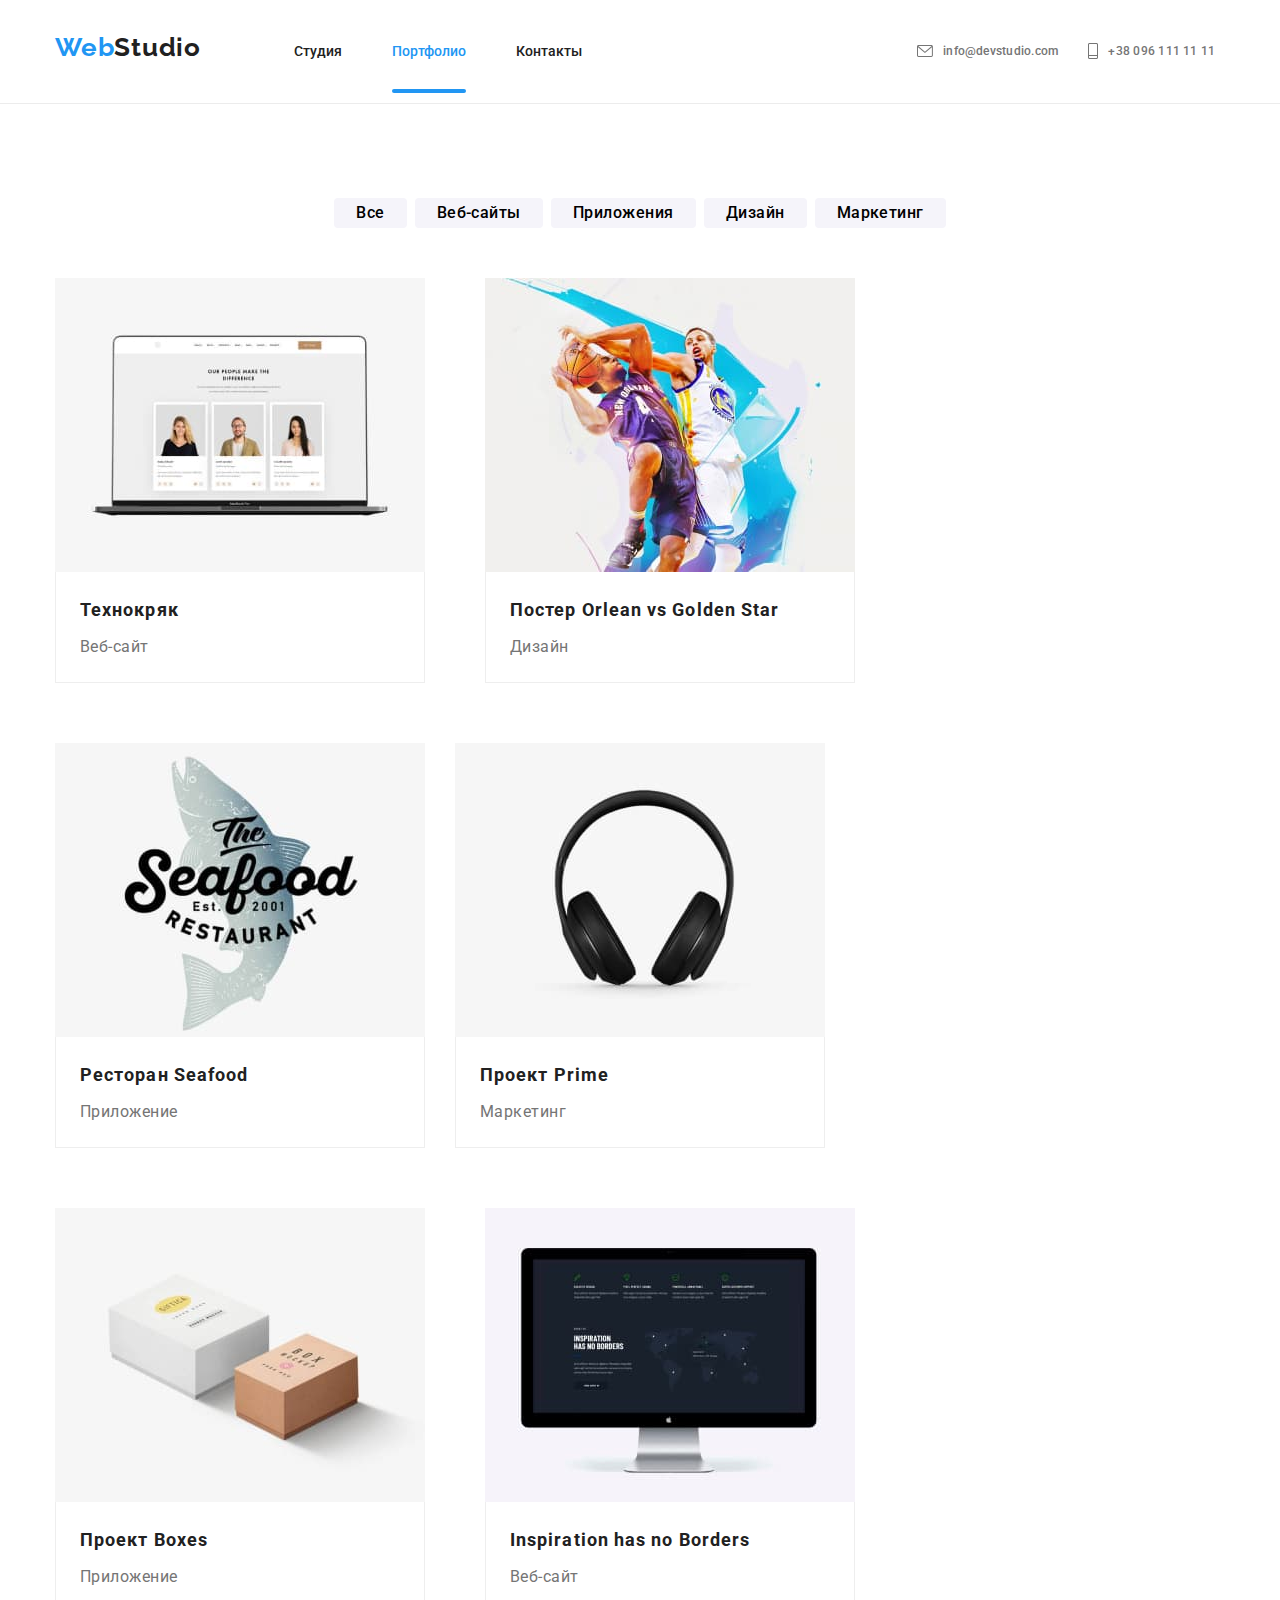
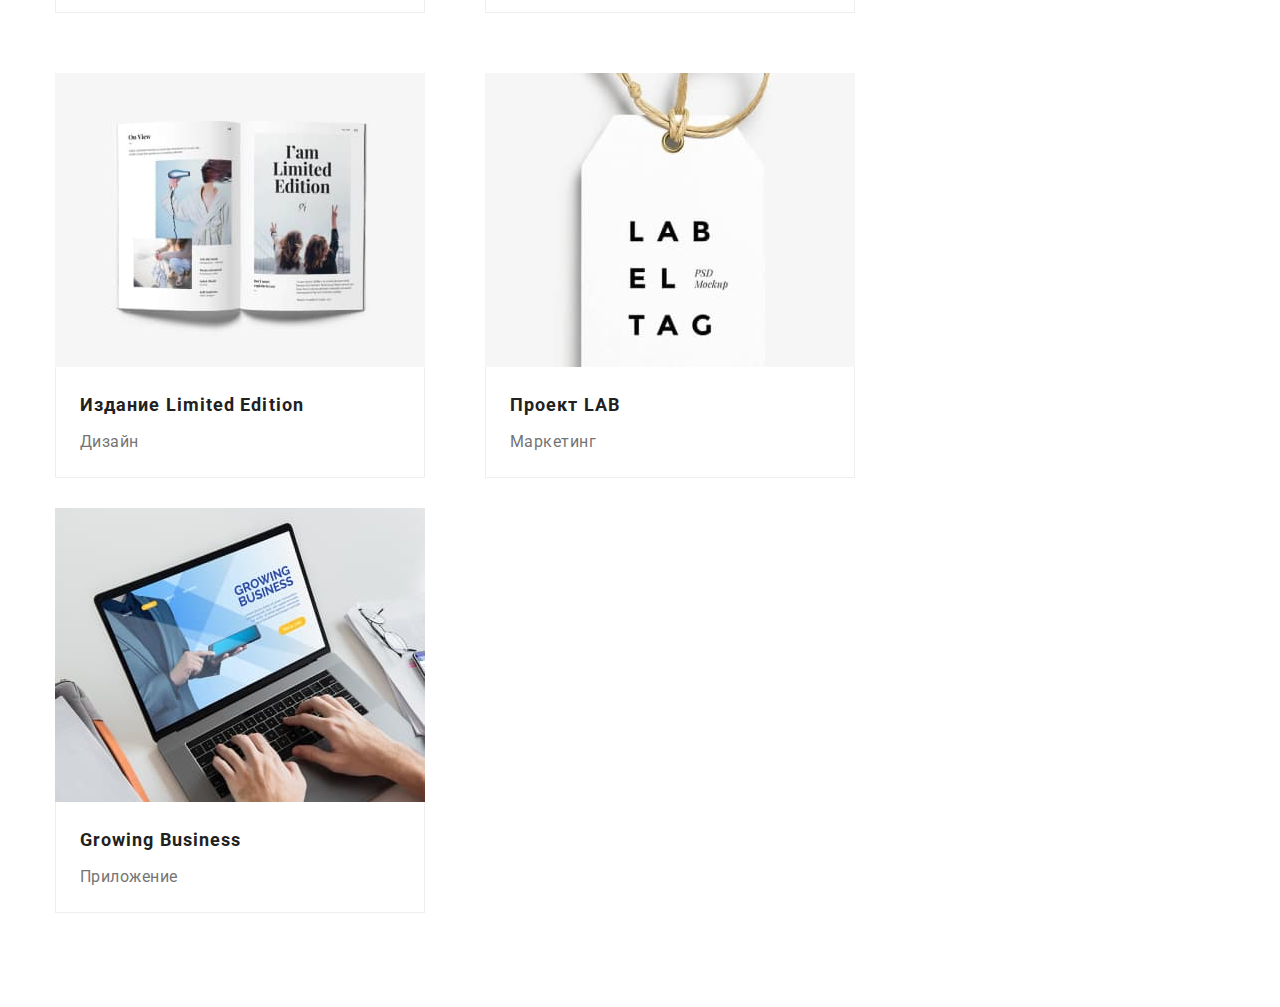
==== commit 5806bb77: "update" ====
--- a/portfolio.html
+++ b/portfolio.html
@@ -153,12 +153,31 @@
             <li class="project__item">
               <a class="project__item_link link" href="">
                 <div class="project__item_thumb">
-                  <img
-                    src="./images/portfolio/project_1.jpg"
-                    alt="Технокряк"
-                    width="370"
-                    height="294"
-                  />
+                  <picture>
+                    <source
+                      srcset="
+                        ./images/portfolio/desktop_project_1@1x.jpg 1x,
+                        ./images/portfolio/desktop_project_1@2x.jpg 2x
+                      "
+                      media="(min-width: 1200px)" />
+                    <source
+                      srcset="
+                      ./images/portfolio/tablet_project_1@1x.jpg 1x,
+                      ./images/portfolio/tablet_project_1@2x.jpg 2x
+                      "
+                      media="(min-width: 768px)" />
+                    <source
+                      srcset="
+                      ./images/portfolio/mobile_project_1@1x.jpg 1x,
+                      ./images/portfolio/mobile_project_1@2x.jpg 2x
+                      "
+                      media="(max-width: 767px)" />
+                    <img
+                      class="project__item_img"
+                      src="./images/portfolio/project_1.jpg"
+                      alt="Технокряк"
+                  /></picture>
+                  
                   <div class="project__item_overlay">
                     <p class="project__item_overlay_text">
                       Ресурс предлагает комплексные предложения с разным уровнем
@@ -177,12 +196,32 @@
             <li class="project__item">
               <a class="project__item_link link" href="">
                 <div class="project__item_thumb">
-                  <img
+                  <picture>
+                  <source
+                  srcset="
+                    ./images/portfolio/desktop_project_2@1x.jpg 1x,
+                    ./images/portfolio/desktop_project_2@2x.jpg 2x
+                  "
+                  media="(min-width: 1200px)" />
+                <source
+                  srcset="
+                  ./images/portfolio/tablet_project_2@1x.jpg 1x,
+                  ./images/portfolio/tablet_project_2@2x.jpg 2x
+                  "
+                  media="(min-width: 768px)" />
+                <source
+                  srcset="
+                  ./images/portfolio/mobile_project_2@1x.jpg 1x,
+                  ./images/portfolio/mobile_project_2@2x.jpg 2x
+                  "
+                  media="(max-width: 767px)" />
+                  <img
+                  class="project__item_img"
                     src="./images/portfolio/project_2.jpg"
                     alt="Макет постера"
-                    width="370"
-                    height="294"
-                  />
+
+                  />
+                </picture>
                   <div class="project__item_overlay">
                     <p class="project__item_overlay_text">
                       Ресурс предлагает комплексные предложения с разным уровнем
@@ -203,12 +242,31 @@
             <li class="project__item">
               <a class="project__item_link link" href="">
                 <div class="project__item_thumb">
-                  <img
+                  <picture>
+                    <source
+                    srcset="
+                      ./images/portfolio/desktop_project_3@1x.jpg 1x,
+                      ./images/portfolio/desktop_project_3@2x.jpg 2x
+                    "
+                    media="(min-width: 1200px)" />
+                  <source
+                    srcset="
+                    ./images/portfolio/tablet_project_3@1x.jpg 1x,
+                    ./images/portfolio/tablet_project_3@2x.jpg 2x
+                    "
+                    media="(min-width: 768px)" />
+                  <source
+                    srcset="
+                    ./images/portfolio/mobile_project_3@1x.jpg 1x,
+                    ./images/portfolio/mobile_project_3@2x.jpg 2x
+                    "
+                    media="(max-width: 767px)" />
+                  <img
+                  class="project__item_img"
                     src="./images/portfolio/project_3.jpg"
                     alt="Ресторан Seafood"
-                    width="370"
-                    height="294"
-                  />
+                  />
+                </picture>
                   <div class="project__item_overlay">
                     <p class="project__item_overlay_text">
                       Ресурс предлагает комплексные предложения с разным уровнем
@@ -229,12 +287,31 @@
             <li class="project__item">
               <a class="project__item_link link" href="">
                 <div class="project__item_thumb">
-                  <img
+                  <picture>
+                    <source
+                    srcset="
+                      ./images/portfolio/desktop_project_4@1x.jpg 1x,
+                      ./images/portfolio/desktop_project_4@2x.jpg 2x
+                    "
+                    media="(min-width: 1200px)" />
+                  <source
+                    srcset="
+                    ./images/portfolio/tablet_project_4@1x.jpg 1x,
+                    ./images/portfolio/tablet_project_4@2x.jpg 2x
+                    "
+                    media="(min-width: 768px)" />
+                  <source
+                    srcset="
+                    ./images/portfolio/mobile_project_4@1x.jpg 1x,
+                    ./images/portfolio/mobile_project_4@2x.jpg 2x
+                    "
+                    media="(max-width: 767px)" />
+                  <img
+                  class="project__item_img"
                     src="./images/portfolio/project_4.jpg"
                     alt="Образец Сайта Prime"
-                    width="370"
-                    height="294"
-                  />
+                  />
+                </picture>
                   <div class="project__item_overlay">
                     <p class="project__item_overlay_text">
                       Ресурс предлагает комплексные предложения с разным уровнем
@@ -255,12 +332,31 @@
             <li class="project__item">
               <a class="project__item_link link" href="">
                 <div class="project__item_thumb">
-                  <img
+                  <picture>
+                    <source
+                    srcset="
+                      ./images/portfolio/desktop_project_5@1x.jpg 1x,
+                      ./images/portfolio/desktop_project_5@2x.jpg 2x
+                    "
+                    media="(min-width: 1200px)" />
+                  <source
+                    srcset="
+                    ./images/portfolio/tablet_project_5@1x.jpg 1x,
+                    ./images/portfolio/tablet_project_5@2x.jpg 2x
+                    "
+                    media="(min-width: 768px)" />
+                  <source
+                    srcset="
+                    ./images/portfolio/mobile_project_5@1x.jpg 1x,
+                    ./images/portfolio/mobile_project_5@2x.jpg 2x
+                    "
+                    media="(max-width: 767px)" />
+                  <img
+                  class="project__item_img"
                     src="./images/portfolio/project_5.jpg"
                     alt="Образцы коробок"
-                    width="370"
-                    height="294"
-                  />
+                  />
+                </picture>
                   <div class="project__item_overlay">
                     <p class="project__item_overlay_text">
                       Ресурс предлагает комплексные предложения с разным уровнем
@@ -281,12 +377,31 @@
             <li class="project__item">
               <a class="project__item_link link" href="">
                 <div class="project__item_thumb">
-                  <img
+                  <picture>
+                    <source
+                    srcset="
+                      ./images/portfolio/desktop_project_6@1x.jpg 1x,
+                      ./images/portfolio/desktop_project_6@2x.jpg 2x
+                    "
+                    media="(min-width: 1200px)" />
+                  <source
+                    srcset="
+                    ./images/portfolio/tablet_project_6@1x.jpg 1x,
+                    ./images/portfolio/tablet_project_6@2x.jpg 2x
+                    "
+                    media="(min-width: 768px)" />
+                  <source
+                    srcset="
+                    ./images/portfolio/mobile_project_6@1x.jpg 1x,
+                    ./images/portfolio/mobile_project_6@2x.jpg 2x
+                    "
+                    media="(max-width: 767px)" />
+                  <img
+                  class="project__item_img"
                     src="./images/portfolio/project_6.jpg"
                     alt="Макет веб сайта"
-                    width="370"
-                    height="294"
-                  />
+                  />
+                </picture>
                   <div class="project__item_overlay">
                     <p class="project__item_overlay_text">
                       Ресурс предлагает комплексные предложения с разным уровнем
@@ -307,12 +422,31 @@
             <li class="project__item">
               <a class="project__item_link link" href="">
                 <div class="project__item_thumb">
-                  <img
+                  <picture>
+                    <source
+                    srcset="
+                      ./images/portfolio/desktop_project_7@1x.jpg 1x,
+                      ./images/portfolio/desktop_project_7@2x.jpg 2x
+                    "
+                    media="(min-width: 1200px)" />
+                  <source
+                    srcset="
+                    ./images/portfolio/tablet_project_7@1x.jpg 1x,
+                    ./images/portfolio/tablet_project_7@2x.jpg 2x
+                    "
+                    media="(min-width: 768px)" />
+                  <source
+                    srcset="
+                    ./images/portfolio/mobile_project_7@1x.jpg 1x,
+                    ./images/portfolio/mobile_project_7@2x.jpg 2x
+                    "
+                    media="(max-width: 767px)" />
+                  <img
+                  class="project__item_img"
                     src="./images/portfolio/project_7.jpg"
                     alt="Образец журнала"
-                    width="370"
-                    height="294"
-                  />
+                  />
+                </picture>
                   <div class="project__item_overlay">
                     <p class="project__item_overlay_text">
                       Ресурс предлагает комплексные предложения с разным уровнем
@@ -333,12 +467,31 @@
             <li class="project__item">
               <a class="project__item_link link" href="">
                 <div class="project__item_thumb">
-                  <img
+                  <picture>
+                    <source
+                    srcset="
+                      ./images/portfolio/desktop_project_8@1x.jpg 1x,
+                      ./images/portfolio/desktop_project_8@2x.jpg 2x
+                    "
+                    media="(min-width: 1200px)" />
+                  <source
+                    srcset="
+                    ./images/portfolio/tablet_project_8@1x.jpg 1x,
+                    ./images/portfolio/tablet_project_8@2x.jpg 2x
+                    "
+                    media="(min-width: 768px)" />
+                  <source
+                    srcset="
+                    ./images/portfolio/mobile_project_8@1x.jpg 1x,
+                    ./images/portfolio/mobile_project_8@2x.jpg 2x
+                    "
+                    media="(max-width: 767px)" />
+                  <img
+                  class="project__item_img"
                     src="./images/portfolio/project_8.jpg"
                     alt="Образец изделия"
-                    width="370"
-                    height="294"
-                  />
+                  />
+                </picture>
                   <div class="project__item_overlay">
                     <p class="project__item_overlay_text">
                       Ресурс предлагает комплексные предложения с разным уровнем
@@ -359,12 +512,31 @@
             <li class="project__item">
               <a class="project__item_link link" href="">
                 <div class="project__item_thumb">
-                  <img
+                  <picture>
+                    <source
+                    srcset="
+                      ./images/portfolio/desktop_project_9@1x.jpg 1x,
+                      ./images/portfolio/desktop_project_9@2x.jpg 2x
+                    "
+                    media="(min-width: 1200px)" />
+                  <source
+                    srcset="
+                    ./images/portfolio/tablet_project_9@1x.jpg 1x,
+                    ./images/portfolio/tablet_project_9@2x.jpg 2x
+                    "
+                    media="(min-width: 768px)" />
+                  <source
+                    srcset="
+                    ./images/portfolio/mobile_project_9@1x.jpg 1x,
+                    ./images/portfolio/mobile_project_9@2x.jpg 2x
+                    "
+                    media="(max-width: 767px)" />
+                  <img
+                  class="project__item_img"
                     src="./images/portfolio/project_9.jpg"
                     alt="бразец Приложения"
-                    width="370"
-                    height="294"
-                  />
+                  />
+                </picture>
                   <div class="project__item_overlay">
                     <p class="project__item_overlay_text">
                       Ресурс предлагает комплексные предложения с разным уровнем
--- a/css/main.min.css
+++ b/css/main.min.css
@@ -1 +1 @@
-:root{--main_font: "Roboto", sans-serif;--secondary_font: "Raleway", sans-serif;--main_text_color_theme_dark: rgba(33, 33, 33, 1);--secondary_text_color_theme-dark: rgba(117, 117, 117, 1);--main_text_color_theme_light: rgba(255, 255, 255, 1);--secondary_text_color_theme_light: rgba(255, 255, 255, 0.6);--accent_color: rgba(33, 150, 243, 1);--hang_color: rgba(245, 244, 250, 1) }.visually_hidden{position:absolute;width:1px;height:1px;margin:-1px;border:0;padding:0;white-space:nowrap;clip-path:inset(100%);clip:rect(0 0 0 0);overflow:hidden}:root{--main_font: "Roboto", sans-serif;--secondary_font: "Raleway", sans-serif;--main_text_color_theme_dark: rgba(33, 33, 33, 1);--secondary_text_color_theme-dark: rgba(117, 117, 117, 1);--main_text_color_theme_light: rgba(255, 255, 255, 1);--secondary_text_color_theme_light: rgba(255, 255, 255, 0.6);--accent_color: rgba(33, 150, 243, 1);--hang_color: rgba(245, 244, 250, 1) }body{background-color:rgba(255,255,255,.8980392157);font-family:var(--main_font);color:var(--main_text_color_theme_dark)}h1,h2,h3,h4,h5,h6,p{margin-top:0;margin-bottom:0}ul,ol{margin-top:0;margin-bottom:0;padding-left:0}img{display:block}.list{list-style:none;text-decoration:none}.link{text-decoration:none}.container{width:100%;padding-left:15px;padding-right:15px}@media screen and (min-width: 480px){.container{margin-left:auto;margin-right:auto}}@media screen and (min-width: 768px){.container{width:768px}}@media screen and (min-width: 1200px){.container{width:1200px}}.section{padding-top:60px;padding-bottom:60px}@media screen and (min-width: 480px){.section{width:480px;margin-left:auto;margin-right:auto}}@media screen and (min-width: 768px){.section{width:768px}}@media screen and (min-width: 1200px){.section{width:1200px;padding-top:94px;padding-bottom:94px}}@media screen and (max-width: 768px){.mobile_menu{position:fixed;left:0;top:0;width:100%;height:100%;opacity:0;visibility:hidden;pointer-events:none;background-color:#fff;transition:opacity 250ms cubic-bezier(0.4, 0, 0.2, 1),visibility 250ms cubic-bezier(0.4, 0, 0.2, 1)}.mobile_menu.is-open{opacity:1;visibility:visible;pointer-events:auto}.mobile_menu__container{position:relative;padding-top:48px;padding-bottom:48px;padding-left:40px;padding-right:83px}.mobile_menu__close_btn{position:absolute;top:10px;right:15px;background:rgba(0,0,0,0);border:none;padding:0;line-height:0;padding:11px}.mobile_menu__close_icon:hover,.mobile_menu__close_icon:focus{fill:var(--accent_color)}.mobile_menu_open_btn__icon:hover,.mobile_menu_open_btn__icon:focus{fill:var(--accent_color)}}@media screen and (min-width: 768px){.mobile_menu{display:none}}.site_nav__logo_img{font-family:var(--secondary_font);font-weight:bold;font-size:26px;line-height:100%;color:var(--main_text_color_theme_dark);align-items:center;letter-spacing:.03em;margin-right:88px;padding-bottom:25px;padding-top:24px}.logo_web{color:var(--accent_color)}.logo_studio{color:var(--main_text_color_theme_light)}.logo_footer{font-family:var(--secondary_font);font-weight:bold;font-size:26px;line-height:100%;color:var(--main_text_color_theme_dark);align-items:center;letter-spacing:.03em;margin-right:88px;padding-bottom:0;padding-top:0}@media screen and (min-width: 1200px){.site_nav__logo_img{margin-right:93px}}.modal_close_button{position:absolute;top:8px;right:8px;display:flex;align-items:center;justify-content:center;width:30px;height:30px;border:1px solid rgba(0,0,0,.1);border-radius:50%;background-color:var(--main_text_color_theme_light);cursor:pointer;padding:0;transition:fill 250ms cubic-bezier(0.4, 0, 0.2, 1)}.modal_close_button:hover,.modal_close_button :focus{fill:var(--accent_color)}.social_link__footer{display:flex;align-items:center;justify-content:center;width:44px;height:44px;border-radius:50%;background-color:rgba(255,255,255,.1);fill:var(--main_text_color_theme_light);transition:background-color 250ms cubic-bezier(0.4, 0, 0.2, 1)}.social_link__footer:hover,.social_link__footer:focus{background-color:var(--accent_color)}.social_link__footer:hover.social_list__footer_icon,.social_link__footer:focus.social_list__footer_icon{fill:var(--main_text_color_theme_light)}.header__container{display:flex;align-items:center;justify-content:space-between;padding-top:10px;padding-bottom:10px}.mobile_menu__list{padding-bottom:32px}.mobile_menu__site_nav{padding-top:48px;padding-left:0;margin-bottom:302px}.mobile_menu__list_item{font-weight:500;font-family:var(--main_font);font-size:40px;line-height:47px;text-align:left;letter-spacing:.02em;color:var(--main_text_color_theme_dark);display:block;margin-bottom:35,71px;transition:color 250ms cubic-bezier(0.4, 0, 0.2, 1)}.mobile_menu__list_item:hover,.mobile_menu__list_item:focus{color:var(--accent_color)}.current_page{color:var(--accent_color)}.mobile_menu__site_nav{display:block;align-items:flex-start;justify-content:flex-start}.mobile_menu_contacts__list_item{padding-bottom:32px}.mobile_menu__phone{font-family:var(--main_font);font-style:normal;font-weight:500;font-size:34px;line-height:40px;letter-spacing:.02em;color:var(--accent_color)}.mobile_menu__mail{font-family:var(--main_font);font-style:normal;font-weight:500;font-size:24px;line-height:28px;letter-spacing:.02em;color:var(--secondary_text_color_theme-dark)}.mobile_social__list{padding-top:64px;display:flex;flex-direction:row;justify-content:space-between;align-items:center}.mobile_social__list_item_link{font-family:var(--main_font);font-style:normal;font-weight:500;font-size:18px;line-height:1,22;letter-spacing:.02em;color:var(--accent_color)}.mobile_social__list_item::after{content:"";margin-left:15px;border:1px solid rgba(33,33,33,.2);transform:rotate(90deg)}.mobile_social__list_item:last-child:after{content:"";border:none}@media screen and (max-width: 768px){.site_nav_menu{display:none}.site_nav_contact{display:none}.mobile_menu_open_btn{background:rgba(0,0,0,0);border:0;padding:0;line-height:0}}@media screen and (min-width: 768px){.header__container{display:flex;align-items:center;justify-content:space-between}.mobile_menu_open_btn{display:none}.menu_list_item{font-family:var(--main_font);font-weight:500;font-size:14px;line-height:1.33;color:var(--main_text_color_theme_dark);display:block;padding-bottom:32px;padding-top:32px;transition:color 250ms cubic-bezier(0.4, 0, 0.2, 1)}.menu_list_item:hover,.menu_list_item:focus{color:var(--accent_color)}.menu_list{position:relative}.menu_list:not(:last-child){margin-right:50px}.current_page{color:var(--accent_color)}.site_nav_menu .current_page::after{position:absolute;left:0;bottom:0;display:inline-block;content:"";height:4px;border-radius:2px;width:100%;background-color:var(--accent_color)}.site_nav_menu{display:flex;align-items:center;justify-content:center}.site_nav_menu{display:flex;align-items:center;justify-content:space-evenly}.site_nav_contact{display:block}.header__container{display:block}.site_nav{display:flex}.mobile_contact{color:var(--secondary_text_color_theme-dark);transition:color 250ms cubic-bezier(0.4, 0, 0.2, 1);display:flex;align-items:center;font-family:var(--main_font);font-size:12px;font-weight:500;font-style:normal;line-height:14px;letter-spacing:.02em}.mobile_contact:hover,.mobile_contact:focus{color:var(--accent_color)}.site_nav_contact{padding-top:21px;padding-left:80px;padding-right:0px}.mail_link{margin-bottom:10px}.mail_icon{margin-right:8px;fill:var(--secondary_text_color_theme-dark);transition:fill 250ms cubic-bezier(0.4, 0, 0.2, 1)}.mail_link:hover .mail_icon,.mail_link:focus .mail_icon{fill:var(--accent_color)}.phone_icon{margin-right:8px;fill:var(--secondary_text_color_theme-dark);transition:fill 250ms cubic-bezier(0.4, 0, 0.2, 1)}.phone_link:hover .phone_icon,.phone_link:focus .phone_icon{fill:var(--accent_color)}.phone_link .phone_icon::before{position:absolute;display:flex;align-items:center;justify-content:center;padding-right:10px;fill:var(--secondary_text_color_theme-dark);transition:fill 250ms cubic-bezier(0.4, 0, 0.2, 1)}}@media screen and (min-width: 768px)and (min-width: 1200px){.header{border-bottom:1px solid #ececec}.header__container{display:flex;align-items:center;justify-content:space-between}.menu_list_item{font-family:var(--main_font);font-weight:500;font-size:14px;line-height:1.33;color:var(--main_text_color_theme_dark);display:block;padding-bottom:32px;padding-top:32px;transition:color 250ms cubic-bezier(0.4, 0, 0.2, 1)}.menu_list_item:hover,.menu_list_item:focus{color:var(--accent_color)}.menu_list{position:relative}.menu_list:not(:last-child){margin-right:50px}.current_page{color:var(--accent_color)}.site_nav_menu .current_page::after{position:absolute;left:0;bottom:0;display:inline-block;content:"";height:4px;border-radius:2px;width:100%;background-color:var(--accent_color)}.site_nav_menu{display:flex;align-items:center;justify-content:center}.site_nav_contact{display:flex;flex-direction:row;align-items:center;justify-content:center;font-family:var(--main_font);font-size:14px;font-weight:500;font-style:normal;line-height:16px;letter-spacing:.02em;padding-top:0;padding-left:335px}.contact{color:var(--secondary_text_color_theme-dark);transition:color 250ms cubic-bezier(0.4, 0, 0.2, 1)}.contact:hover,.contact:focus{color:var(--accent_color)}.contact_footer{font-style:normal;font-weight:400;font-size:14px;letter-spacing:.03em}.header.header__container{position:relative;display:flex;align-items:center;justify-content:center}.mail_thumb{display:flex;align-items:center;justify-content:center;flex-direction:row}.mail_link{display:flex;align-items:center;justify-content:center;margin-right:30px;margin-bottom:0}.phone_link{display:flex;align-items:center;justify-content:flex-end}.mail_icon{margin-right:10px;fill:var(--secondary_text_color_theme-dark);transition:fill 250ms cubic-bezier(0.4, 0, 0.2, 1)}.mail_link:hover .mail_icon,.mail_link:focus .mail_icon{fill:var(--accent_color)}.phone_icon{margin-right:10px;fill:var(--secondary_text_color_theme-dark);transition:fill 250ms cubic-bezier(0.4, 0, 0.2, 1)}.phone_link:hover .phone_icon,.phone_link:focus .phone_icon{fill:var(--accent_color)}.phone_link .phone_icon::before{position:absolute;display:flex;align-items:center;justify-content:center;padding-right:10px;fill:var(--secondary_text_color_theme-dark);transition:fill 250ms cubic-bezier(0.4, 0, 0.2, 1)}}.section_hero{width:100%;padding-top:118px;padding-bottom:118px;text-align:center;margin-left:auto;margin-right:auto;height:400px;background-image:linear-gradient(rgba(47, 48, 58, 0.4), rgba(47, 48, 58, 0.4)),url("../images/hero/mobile_hero@1x.jpg");background-size:cover;background-repeat:no-repeat;background-position:center;background-color:var(--accent-background)}@media(min-device-pixel-ratio: 2),(min-resolution: 192dpi),(min-resolution: 2dppx){.section_hero{background-image:linear-gradient(to right, rgba(47, 48, 58, 0.4), rgba(47, 48, 58, 0.4)),url("../images/hero/mobile_hero@2x.jpg")}}.section_hero__title{width:360px;font-family:var(--main_font);font-weight:900;font-size:26px;line-height:42px;text-align:center;letter-spacing:.06em;text-transform:uppercase;color:var(--main_text_color_theme_light);margin:0 auto}.section_hero__button{font-family:var(--main_font);font-style:normal;font-weight:700;font-size:16px;line-height:30px;text-align:center;letter-spacing:.06em;background-color:var(--accent_color);box-shadow:0px 4px 4px rgba(0,0,0,.15);border-radius:4px;margin-top:30px;border:0;width:200px;height:50px;color:var(--main_text_color_theme_light);transition:background-color 250ms cubic-bezier(0.4, 0, 0.2, 1),color 250ms cubic-bezier(0.4, 0, 0.2, 1)}.section_hero__button:hover,.section_hero__button:focus{background-color:#188ce8;color:var(--main_text_color_theme_light)}@media screen and (min-width: 768px){.section_hero{margin-left:auto;margin-right:auto;background-image:linear-gradient(rgba(47, 48, 58, 0.4), rgba(47, 48, 58, 0.4)),url("../images/hero/tablet_hero@1x.jpg");background-size:cover;background-repeat:no-repeat;background-color:var(--accent-background)}}@media screen and (min-width: 768px)and (min-device-pixel-ratio: 2),screen and (min-width: 768px)and (min-resolution: 192dpi),screen and (min-width: 768px)and (min-resolution: 2dppx){.section_hero{background-image:linear-gradient(to right, rgba(47, 48, 58, 0.4), rgba(47, 48, 58, 0.4)),url("../images/hero/tablet_hero@2x.jpg")}}@media screen and (min-width: 1200px){.section_hero__title{font-size:44px;line-height:60px;width:696px}.section_hero{max-width:1600px;height:600px;padding-top:200px;padding-bottom:200px;margin-left:auto;margin-right:auto;background-image:linear-gradient(rgba(47, 48, 58, 0.4), rgba(47, 48, 58, 0.4)),url("../images/hero/desktop_hero@1x.jpg");background-size:cover;background-repeat:no-repeat;background-color:var(--accent-background)}}@media screen and (min-width: 1200px)and (min-device-pixel-ratio: 2),screen and (min-width: 1200px)and (min-resolution: 192dpi),screen and (min-width: 1200px)and (min-resolution: 2dppx){.section_hero{background-image:linear-gradient(to right, rgba(47, 48, 58, 0.4), rgba(47, 48, 58, 0.4)),url("../images/hero/desktop_hero@2x.jpg")}}.about{background-color:#fff;padding-bottom:60px;padding-top:60px}.about_list__item_element{width:100%;background-color:#f5f4fa;margin-bottom:30px;display:flex;justify-content:center;align-items:center;height:120px}.about_list__item_element_icon{width:70px;height:70px}.about_title{font-size:14px;font-weight:700;line-height:1.1;letter-spacing:.03em;text-transform:uppercase;margin-bottom:10px;text-align:center}.about_description{font-size:14px;font-weight:400;line-height:1.71;letter-spacing:.03em;color:var(--text-color-second)}@media screen and (max-width: 767px){.about_list__item:not(:last-child){margin-bottom:30px}}@media screen and (min-width: 768px){.about_title{text-align:start}.about_list{display:flex;flex-wrap:wrap;margin-left:-30px}.about_list__item{flex-basis:calc((100% - 60px)/2);margin-left:30px;margin-bottom:30px}}@media screen and (min-width: 1200px){.about{background-color:#fff;padding-top:94px;padding-bottom:0px}.about_list{display:flex;flex-wrap:nowrap;justify-content:space-between}.about_list__item:not(:last-child){margin-right:30px}}@media screen and (max-width: 1199px){.service_section{display:none}}@media screen and (min-width: 1200px){.service_section__title{font-family:var(--main_font);font-style:normal;font-weight:700;font-size:36px;line-height:1.16;text-align:center;letter-spacing:.03em;padding-bottom:50px}.servises__list{display:flex;margin-left:-30px;margin-top:-30px}.servises__list_item{margin-left:30px;margin-top:30px;flex-basis:calc((100% - 90px)/3)}.service__list_item_thumb{position:relative}.services_item{position:absolute;bottom:0;width:100%;height:70px;background:rgba(47,48,58,.8);padding-top:27px;padding-bottom:27px}.services_item_title{font-family:var(--main_font);font-style:normal;font-weight:700;font-size:14px;line-height:1,14;letter-spacing:.03em;text-transform:uppercase;color:var(--main_text_color_theme_light);text-align:center;height:70px;padding-bottom:50px}}.team{background:#f5f4fa}.team_list{display:flex;margin-left:-30px;margin-top:-30px}.team__member_card{margin-left:30px;margin-top:30px;flex-basis:calc((100% - 120px)/4);background-color:var(--main_text_color_theme_light);box-shadow:0px 1px 3px rgba(0,0,0,.12),0px 1px 1px rgba(0,0,0,.14),0px 2px 1px rgba(0,0,0,.2);border-radius:0px 0px 4px 4px}.team__member_card_detail{padding-top:30px;padding-bottom:30px;padding-left:10px;padding-right:10px}.team__member_name{font-style:normal;font-weight:500;font-size:16px;line-height:1.18;text-align:center;letter-spacing:.03em;margin-bottom:10px}.team__member_position{font-style:normal;font-weight:400;font-size:16px;line-height:1.19;text-align:center;letter-spacing:.03em;color:var(--secondary_text_color_theme-dark);margin-bottom:16px}.social_list{display:flex;justify-content:center}.social_list_link{display:flex;align-items:center;justify-content:center;width:44px;height:44px;border-radius:50%;background-color:var(--main_text_color_theme_light);transition:background-color 250ms cubic-bezier(0.4, 0, 0.2, 1)}.social_list_link:hover,.social_list_link:focus{background-color:var(--accent_color)}.social_list_icon{fill:#afb1b8;transition:fill 250ms cubic-bezier(0.4, 0, 0.2, 1)}.social_list_link:hover .social_list_icon,.social_list_link:focus .social_list_icon{fill:var(--main_text_color_theme_light)}.social_list_item:not(:last-child){margin-right:10px}.button_item{background-color:#2196f3;font-family:var(--main_font);cursor:pointer;background:#f5f4fa;font-style:normal;font-weight:500;font-size:16px;text-align:center;letter-spacing:.03em;padding-top:6px;padding-bottom:6px;padding-right:22px;padding-left:22px;border-radius:4px;border:0;transition:background 250ms cubic-bezier(0.4, 0, 0.2, 1),color 250ms cubic-bezier(0.4, 0, 0.2, 1),box-shadow 250ms cubic-bezier(0.4, 0, 0.2, 1)}.button_item:hover,.button_item:focus{background:var(--accent_color);color:var(--main_text_color_theme_light);box-shadow:0px 3px 1px rgba(0,0,0,.1),0px 1px 2px rgba(0,0,0,.08),0px 2px 2px rgba(0,0,0,.12)}.button{color:var(--secondary_text_color_theme_light)}.button_list{margin-top:8px;margin-left:8px}.button_item_list{display:flex;flex-wrap:wrap;margin-bottom:50px;justify-content:center;margin-left:-8px;margin-top:-8px}@media screen and (min-width: 768px){.button_item_list{flex-wrap:nowrap}}.project__item_title{color:var(--main_text_color_theme_dark);font-style:normal;font-weight:700;font-size:18px;line-height:2;letter-spacing:.06em;margin-bottom:4px}.project__item_description{color:var(--secondary_text_color_theme-dark);font-style:normal;font-weight:400;font-size:16px;line-height:1.87;letter-spacing:.03em}.project{display:flex;flex-wrap:wrap;justify-content:center;margin-left:-30px;margin-top:-30px}.project__item{width:100%;margin-left:30px;margin-top:30px;flex-basis:370px;background-color:var(--main_text_color_theme_light);transition:box-shadow 250ms cubic-bezier(0.4, 0, 0.2, 1)}.project__item_link{transition:box-shadow 250ms cubic-bezier(0.4, 0, 0.2, 1)}.project__item_link:hover,.project__item_link:focus{display:block;box-shadow:0px 1px 1px rgba(0,0,0,.12),0px 4px 4px rgba(0,0,0,.06),1px 4px 6px rgba(0,0,0,.16)}.project__item_detail{padding-top:20px;padding-bottom:20px;padding-left:24px;padding-right:24px;border-left:1px solid #eee;border-right:1px solid #eee;border-bottom:1px solid #eee}.project__item_thumb{position:relative;overflow:hidden}.project__item_overlay{position:absolute;display:flex;align-items:center;justify-content:center;top:0;left:0;width:100%;height:100%;background:rgba(33,150,243,.9);padding-left:24px;padding-right:24px;transform:translatey(100%);transition:transform 250ms cubic-bezier(0.4, 0, 0.2, 1)}.project__item_link:hover .project__item_overlay,.project__item_link:focus .project__item_overlay{transform:translate(0)}.project__item_overlay_text{font-family:var(--main_font);font-style:normal;font-weight:400;font-size:18px;line-height:28px;letter-spacing:.03em;color:#f5f4fa}@media screen and (min-width: 768px){.project{display:flex;flex-wrap:nowrap;justify-content:center}}.clients_title{font-family:var(--main_font);font-style:normal;font-weight:700;font-size:28px;line-height:1,17px;text-align:center;letter-spacing:.03em;padding-bottom:30px}.clients__list{display:flex;align-items:center;justify-content:center;flex-wrap:wrap;margin-left:-30px;margin-top:-30px}.client__list_item:not(:first-child){margin-left:30px;display:flex}.client__list_item{flex-basis:calc((100% - 60px)/2);margin-left:30px;margin-top:30px}.client__list_item_link{display:flex;align-items:center;justify-content:center;width:170px;height:92px;border:1px solid #afb1b8;border-radius:4px;transition:border-color 250ms cubic-bezier(0.4, 0, 0.2, 1)}.client__list_item_link:hover,.client__list_item_link:focus{border-color:var(--accent_color)}.client__list_item_icon{display:flex;justify-content:space-around;fill:#afb1b8;transition:fill 250ms cubic-bezier(0.4, 0, 0.2, 1)}.client__list_item_link:hover .client__list_item_icon,.client__list_item_link:focus .client__list_item_icon{fill:var(--accent_color)}@media screen and (min-width: 768px){.client__list_item{flex-basis:calc((100% - 90px)/3)}.client__list_item_link{width:226px}}@media screen and (min-width: 1200px){.clients_title{font-size:36px;line-height:1,16;padding-bottom:50px}.client__list_item{display:flex;flex-basis:auto;flex-wrap:nowrap;justify-content:center;align-items:stretch}.client__list_item .client__list_item_link{width:170px}.clients{padding-top:94px;padding-bottom:94px}}.backdrop{position:fixed;top:0;left:0;width:100%;height:100%;background-color:rgba(0,0,0,.2)}.backdrop.is-hidden{opacity:0;visibility:hidden;pointer-events:none}.modal{position:absolute;top:50%;left:50%;transform:translate(-50%, -50%);width:450px;height:609px;background:var(--main_text_color_theme_light);box-shadow:0px 1px 3px rgba(0,0,0,.12),0px 1px 1px rgba(0,0,0,.14),0px 2px 1px rgba(0,0,0,.2);border-radius:4px}@media screen and (min-width: 1200px){.modal{width:528px;height:581px}}.contact_form{display:flex;flex-direction:column;padding-top:40px;padding-left:40px;padding-right:40px}.contact_form_title{text-align:center;justify-content:center;font-family:var(--main_font);font-style:normal;font-weight:700;font-size:20px;line-height:23px;letter-spacing:.03em;color:var(--main_text_color_theme_dark);margin-bottom:12px}.contact_form_field_span{padding-bottom:4px;font-family:var(--main_font);font-style:normal;font-weight:400;font-size:12px;line-height:14px;letter-spacing:.01em;color:var(--secondary_text_color_theme-dark)}.contact_form_field{margin-bottom:10px}.contact_form_input_wrapper{position:relative;margin-top:4px;transition:outline 250ms cubic-bezier(0.4, 0, 0.2, 1),border-color 250ms cubic-bezier(0.4, 0, 0.2, 1)}.contact_form_input{width:100%;height:40px;padding-left:42px;border:1px solid rgba(33,33,33,.2);border-radius:4px;cursor:pointer;transition:outline 250ms cubic-bezier(0.4, 0, 0.2, 1),border-color 250ms cubic-bezier(0.4, 0, 0.2, 1)}.contact_form_input:focus{outline:none;border-color:var(--accent_color)}.contact_form_icon{position:absolute;top:50%;left:15px;transform:translateY(-50%);color:var(--main_text_color_theme_dark);transition:color 250ms cubic-bezier(0.4, 0, 0.2, 1)}.contact_form_input:focus+.contact_form_icon{fill:var(--accent_color)}.contact_form_message{width:100%;height:120px;margin-top:6px;resize:none;padding:12px 16px;border:1px solid rgba(33,33,33,.2);border-radius:4px;cursor:pointer;transition:outline 250ms cubic-bezier(0.4, 0, 0.2, 1),border-color 250ms cubic-bezier(0.4, 0, 0.2, 1)}.contact_form_message::placeholder{text-transform:uppercase}.contact_form_message:focus{outline:none;border-color:var(--accent_color)}.contact_form_checkbox_label{display:flex;align-items:center;margin-bottom:30px;font-family:var(--main_font);font-style:normal;font-weight:400;font-size:12px;line-height:14px;color:var(--secondary_text_color_theme-dark)}.contact_form_checkbox_label::before{display:flex;justify-content:center;align-items:center;width:18px;height:18px;border:1px solid #555;cursor:pointer;content:"";margin-right:10px;color:var(--main_text_color_theme_dark);border-radius:2px;transition:outline 250ms cubic-bezier(0.4, 0, 0.2, 1);background-color:var(--main_text_color_theme_light)}.contact_form_checkbox:checked+.contact_form_checkbox_label::before{background-color:var(--accent_color);background-image:url(../images/checkbox_icon.svg);background-repeat:no-repeat;background-size:contain;background-position:center;background-origin:border-box;border:1px solid var(--accent_color);border-radius:2px;padding-top:4px}.contact_form_checkbox:focus+.contact_form_checkbox_label::before{border:2px solid var(--accent_color)}.contact_form-checkbox_link{color:var(--accent_color)}.contact_form_button{align-self:center;text-align:center;box-shadow:0;width:200px;height:50px;background:var(--accent_color);box-shadow:0px 4px 4px rgba(0,0,0,.15);border:0;border-radius:4px;font-family:var(--main_font);font-style:normal;font-weight:700;font-size:16px;line-height:30px;letter-spacing:.06em;color:var(--main_text_color_theme_light);padding:10px;padding-bottom:40px;cursor:pointer}@media screen and (min-width: 1200px){.contact_form_checkbox_label{font-size:14px;line-height:24px;letter-spacing:.03em}}.footer{background-color:#2f303a;padding-top:60px;padding-bottom:60px}.footer_container{display:block;text-align:center;justify-content:center}.footer_contacts{margin-bottom:60px}.logo_footer{margin-right:0}.address{font-family:var(--main_font);font-weight:400;font-size:14px;line-height:24px;letter-spacing:1.71;font-style:normal;text-decoration:none;margin-top:20px}.detai_adress{color:var(--main_text_color_theme_light);padding-top:111px}.address__detail{margin-bottom:9px}.address__detail:not(:last-child){margin-bottom:9px}.address__detail:last-child{margin-bottom:0}.contact_footer{margin-left:0}@media screen and (min-width: 1200px){.footer_container{display:flex;align-items:baseline}}.social_list__container{display:flex;margin-bottom:60px;flex-direction:column}.social_list__footer_title{display:flex;font-weight:700;font-size:14px;line-height:1.14;letter-spacing:.03em;text-transform:uppercase;color:var(--main_text_color_theme_light);margin-bottom:20px;justify-content:center}.social_link__footer{display:flex;align-items:center;justify-content:center;width:44px;height:44px;border-radius:50%;background-color:rgba(255,255,255,.1);fill:var(--main_text_color_theme_light);transition:background-color 250ms cubic-bezier(0.4, 0, 0.2, 1)}.social_link__footer:hover,.social_link__footer:focus{background-color:var(--accent_color)}.social_list__footer{display:flex;justify-content:center;align-items:center}.social_list__footer_item{display:block;justify-content:center;align-items:center}.social_list__footer_item:not(:last-child){margin-right:10px}.social_list__footer_icon{width:20px;height:20px;transition:fill 250ms cubic-bezier(0.4, 0, 0.2, 1);fill:var(--main_text_color_theme_light)}@media screen and (min-width: 1200px){.social_list__footer_title{display:flex}.social_list__container{margin-left:70px;margin-bottom:0;display:flex}}.subscribe_container{display:block;justify-content:center;align-items:center;flex-direction:column}.subscribe_list_item{display:block;align-items:center;justify-content:center;width:200px;height:50px}.subscribe_input{width:358px;height:50px;border:1px solid rgba(255,255,255,.3);filter:drop-shadow(0px 4px 4px rgba(0, 0, 0, 0.15));border-radius:4px;margin-right:12px;background:0;padding-left:16px}.subscribe_title{text-align:center;font-weight:700;font-size:14px;line-height:1.14;letter-spacing:.03em;text-transform:uppercase;color:var(--main_text_color_theme_light);margin-bottom:20px}.subscribe_button{align-items:center;text-align:center;justify-content:center;box-shadow:0;width:200px;height:50px;background:var(--accent_color);box-shadow:0px 4px 4px rgba(0,0,0,.15);border-radius:4px;border:0;font-family:var(--main_font);font-style:normal;font-weight:700;font-size:16px;line-height:30px;letter-spacing:.06em;color:var(--main_text_color_theme_light)}.subscribe{text-align:center;justify-content:center}.subscribe_input{color:var(--main_text_color_theme_light);background-color:rgba(0,0,0,0)}.subscribe_icon{width:24px;height:24px;margin-left:10px}.subscribe_container{display:flex;flex-direction:row;margin-top:60px}@media screen and (min-width: 1200px){.subscribe{display:flex;text-align:start;justify-content:center}.subscribe_container{display:flex;flex-direction:row;margin-top:60px}.subscribe_list_item{display:flex;align-items:center;justify-content:center;width:200px;height:50px}.subscribe_title{display:flex;font-weight:700;font-size:14px;line-height:1.14;letter-spacing:.03em;text-transform:uppercase;color:var(--main_text_color_theme_light);margin-bottom:20px}.subscribe_container_form{display:flex;flex-direction:row;margin-left:93px;width:570px;align-items:flex-start}}/*# sourceMappingURL=main.min.css.map */+:root{--main_font: "Roboto", sans-serif;--secondary_font: "Raleway", sans-serif;--main_text_color_theme_dark: rgba(33, 33, 33, 1);--secondary_text_color_theme-dark: rgba(117, 117, 117, 1);--main_text_color_theme_light: rgba(255, 255, 255, 1);--secondary_text_color_theme_light: rgba(255, 255, 255, 0.6);--accent_color: rgba(33, 150, 243, 1);--hang_color: rgba(245, 244, 250, 1) }.visually_hidden{position:absolute;width:1px;height:1px;margin:-1px;border:0;padding:0;white-space:nowrap;clip-path:inset(100%);clip:rect(0 0 0 0);overflow:hidden}:root{--main_font: "Roboto", sans-serif;--secondary_font: "Raleway", sans-serif;--main_text_color_theme_dark: rgba(33, 33, 33, 1);--secondary_text_color_theme-dark: rgba(117, 117, 117, 1);--main_text_color_theme_light: rgba(255, 255, 255, 1);--secondary_text_color_theme_light: rgba(255, 255, 255, 0.6);--accent_color: rgba(33, 150, 243, 1);--hang_color: rgba(245, 244, 250, 1) }body{background-color:rgba(255,255,255,.8980392157);font-family:var(--main_font);color:var(--main_text_color_theme_dark)}h1,h2,h3,h4,h5,h6,p{margin-top:0;margin-bottom:0}ul,ol{margin-top:0;margin-bottom:0;padding-left:0}img{display:block}.list{list-style:none;text-decoration:none}.link{text-decoration:none}.container{width:100%;padding-left:15px;padding-right:15px}@media screen and (min-width: 480px){.container{margin-left:auto;margin-right:auto}}@media screen and (min-width: 768px){.container{width:768px}}@media screen and (min-width: 1200px){.container{width:1200px}}.section{padding-top:60px;padding-bottom:60px}@media screen and (min-width: 480px){.section{width:480px;margin-left:auto;margin-right:auto}}@media screen and (min-width: 768px){.section{width:768px}}@media screen and (min-width: 1200px){.section{width:1200px;padding-top:94px;padding-bottom:94px}}@media screen and (max-width: 768px){.mobile_menu{position:fixed;left:0;top:0;width:100%;height:100%;opacity:0;visibility:hidden;pointer-events:none;background-color:#fff;transition:opacity 250ms cubic-bezier(0.4, 0, 0.2, 1),visibility 250ms cubic-bezier(0.4, 0, 0.2, 1)}.mobile_menu.is-open{opacity:1;visibility:visible;pointer-events:auto}.mobile_menu__container{position:relative;padding-top:48px;padding-bottom:48px;padding-left:40px;padding-right:83px}.mobile_menu__close_btn{position:absolute;top:10px;right:15px;background:rgba(0,0,0,0);border:none;padding:0;line-height:0;padding:11px}.mobile_menu__close_icon:hover,.mobile_menu__close_icon:focus{fill:var(--accent_color)}.mobile_menu_open_btn__icon:hover,.mobile_menu_open_btn__icon:focus{fill:var(--accent_color)}}@media screen and (min-width: 768px){.mobile_menu{display:none}}.site_nav__logo_img{font-family:var(--secondary_font);font-weight:bold;font-size:26px;line-height:100%;color:var(--main_text_color_theme_dark);align-items:center;letter-spacing:.03em;margin-right:88px;padding-bottom:25px;padding-top:24px}.logo_web{color:var(--accent_color)}.logo_studio{color:var(--main_text_color_theme_light)}.logo_footer{font-family:var(--secondary_font);font-weight:bold;font-size:26px;line-height:100%;color:var(--main_text_color_theme_dark);align-items:center;letter-spacing:.03em;margin-right:88px;padding-bottom:0;padding-top:0}@media screen and (min-width: 1200px){.site_nav__logo_img{margin-right:93px}}.modal_close_button{position:absolute;top:8px;right:8px;display:flex;align-items:center;justify-content:center;width:30px;height:30px;border:1px solid rgba(0,0,0,.1);border-radius:50%;background-color:var(--main_text_color_theme_light);cursor:pointer;padding:0;transition:fill 250ms cubic-bezier(0.4, 0, 0.2, 1)}.modal_close_button:hover,.modal_close_button :focus{fill:var(--accent_color)}.social_link__footer{display:flex;align-items:center;justify-content:center;width:44px;height:44px;border-radius:50%;background-color:rgba(255,255,255,.1);fill:var(--main_text_color_theme_light);transition:background-color 250ms cubic-bezier(0.4, 0, 0.2, 1)}.social_link__footer:hover,.social_link__footer:focus{background-color:var(--accent_color)}.social_link__footer:hover.social_list__footer_icon,.social_link__footer:focus.social_list__footer_icon{fill:var(--main_text_color_theme_light)}.header__container{display:flex;align-items:center;justify-content:space-between;padding-top:10px;padding-bottom:10px}.mobile_menu__list{padding-bottom:32px}.mobile_menu__site_nav{padding-top:48px;padding-left:0;margin-bottom:302px}.mobile_menu__list_item{font-weight:500;font-family:var(--main_font);font-size:40px;line-height:47px;text-align:left;letter-spacing:.02em;color:var(--main_text_color_theme_dark);display:block;margin-bottom:35,71px;transition:color 250ms cubic-bezier(0.4, 0, 0.2, 1)}.mobile_menu__list_item:hover,.mobile_menu__list_item:focus{color:var(--accent_color)}.current_page{color:var(--accent_color)}.mobile_menu__site_nav{display:block;align-items:flex-start;justify-content:flex-start}.mobile_menu_contacts__list_item{padding-bottom:32px}.mobile_menu__phone{font-family:var(--main_font);font-style:normal;font-weight:500;font-size:34px;line-height:40px;letter-spacing:.02em;color:var(--accent_color)}.mobile_menu__mail{font-family:var(--main_font);font-style:normal;font-weight:500;font-size:24px;line-height:28px;letter-spacing:.02em;color:var(--secondary_text_color_theme-dark)}.mobile_social__list{padding-top:64px;display:flex;flex-direction:row;justify-content:space-between;align-items:center}.mobile_social__list_item_link{font-family:var(--main_font);font-style:normal;font-weight:500;font-size:18px;line-height:1,22;letter-spacing:.02em;color:var(--accent_color)}.mobile_social__list_item::after{content:"";margin-left:15px;border:1px solid rgba(33,33,33,.2);transform:rotate(90deg)}.mobile_social__list_item:last-child:after{content:"";border:none}@media screen and (max-width: 768px){.site_nav_menu{display:none}.site_nav_contact{display:none}.mobile_menu_open_btn{background:rgba(0,0,0,0);border:0;padding:0;line-height:0}}@media screen and (min-width: 768px){.header__container{display:flex;align-items:center;justify-content:space-between}.mobile_menu_open_btn{display:none}.menu_list_item{font-family:var(--main_font);font-weight:500;font-size:14px;line-height:1.33;color:var(--main_text_color_theme_dark);display:block;padding-bottom:32px;padding-top:32px;transition:color 250ms cubic-bezier(0.4, 0, 0.2, 1)}.menu_list_item:hover,.menu_list_item:focus{color:var(--accent_color)}.menu_list{position:relative}.menu_list:not(:last-child){margin-right:50px}.current_page{color:var(--accent_color)}.site_nav_menu .current_page::after{position:absolute;left:0;bottom:0;display:inline-block;content:"";height:4px;border-radius:2px;width:100%;background-color:var(--accent_color)}.site_nav_menu{display:flex;align-items:center;justify-content:center}.site_nav_menu{display:flex;align-items:center;justify-content:space-evenly}.site_nav_contact{display:block}.header__container{display:block}.site_nav{display:flex}.mobile_contact{color:var(--secondary_text_color_theme-dark);transition:color 250ms cubic-bezier(0.4, 0, 0.2, 1);display:flex;align-items:center;font-family:var(--main_font);font-size:12px;font-weight:500;font-style:normal;line-height:14px;letter-spacing:.02em}.mobile_contact:hover,.mobile_contact:focus{color:var(--accent_color)}.site_nav_contact{padding-top:21px;padding-left:80px;padding-right:0px}.mail_link{margin-bottom:10px}.mail_icon{margin-right:8px;fill:var(--secondary_text_color_theme-dark);transition:fill 250ms cubic-bezier(0.4, 0, 0.2, 1)}.mail_link:hover .mail_icon,.mail_link:focus .mail_icon{fill:var(--accent_color)}.phone_icon{margin-right:8px;fill:var(--secondary_text_color_theme-dark);transition:fill 250ms cubic-bezier(0.4, 0, 0.2, 1)}.phone_link:hover .phone_icon,.phone_link:focus .phone_icon{fill:var(--accent_color)}.phone_link .phone_icon::before{position:absolute;display:flex;align-items:center;justify-content:center;padding-right:10px;fill:var(--secondary_text_color_theme-dark);transition:fill 250ms cubic-bezier(0.4, 0, 0.2, 1)}}@media screen and (min-width: 768px)and (min-width: 1200px){.header{border-bottom:1px solid #ececec}.header__container{display:flex;align-items:center;justify-content:space-between}.menu_list_item{font-family:var(--main_font);font-weight:500;font-size:14px;line-height:1.33;color:var(--main_text_color_theme_dark);display:block;padding-bottom:32px;padding-top:32px;transition:color 250ms cubic-bezier(0.4, 0, 0.2, 1)}.menu_list_item:hover,.menu_list_item:focus{color:var(--accent_color)}.menu_list{position:relative}.menu_list:not(:last-child){margin-right:50px}.current_page{color:var(--accent_color)}.site_nav_menu .current_page::after{position:absolute;left:0;bottom:0;display:inline-block;content:"";height:4px;border-radius:2px;width:100%;background-color:var(--accent_color)}.site_nav_menu{display:flex;align-items:center;justify-content:center}.site_nav_contact{display:flex;flex-direction:row;align-items:center;justify-content:center;font-family:var(--main_font);font-size:14px;font-weight:500;font-style:normal;line-height:16px;letter-spacing:.02em;padding-top:0;padding-left:335px}.contact{color:var(--secondary_text_color_theme-dark);transition:color 250ms cubic-bezier(0.4, 0, 0.2, 1)}.contact:hover,.contact:focus{color:var(--accent_color)}.contact_footer{font-style:normal;font-weight:400;font-size:14px;letter-spacing:.03em}.header.header__container{position:relative;display:flex;align-items:center;justify-content:center}.mail_thumb{display:flex;align-items:center;justify-content:center;flex-direction:row}.mail_link{display:flex;align-items:center;justify-content:center;margin-right:30px;margin-bottom:0}.phone_link{display:flex;align-items:center;justify-content:flex-end}.mail_icon{margin-right:10px;fill:var(--secondary_text_color_theme-dark);transition:fill 250ms cubic-bezier(0.4, 0, 0.2, 1)}.mail_link:hover .mail_icon,.mail_link:focus .mail_icon{fill:var(--accent_color)}.phone_icon{margin-right:10px;fill:var(--secondary_text_color_theme-dark);transition:fill 250ms cubic-bezier(0.4, 0, 0.2, 1)}.phone_link:hover .phone_icon,.phone_link:focus .phone_icon{fill:var(--accent_color)}.phone_link .phone_icon::before{position:absolute;display:flex;align-items:center;justify-content:center;padding-right:10px;fill:var(--secondary_text_color_theme-dark);transition:fill 250ms cubic-bezier(0.4, 0, 0.2, 1)}}.section_hero{width:100%;padding-top:118px;padding-bottom:118px;text-align:center;margin-left:auto;margin-right:auto;height:400px;background-image:linear-gradient(rgba(47, 48, 58, 0.4), rgba(47, 48, 58, 0.4)),url("../images/hero/mobile_hero@1x.jpg");background-size:cover;background-repeat:no-repeat;background-position:center;background-color:var(--accent-background)}@media(min-device-pixel-ratio: 2),(min-resolution: 192dpi),(min-resolution: 2dppx){.section_hero{background-image:linear-gradient(to right, rgba(47, 48, 58, 0.4), rgba(47, 48, 58, 0.4)),url("../images/hero/mobile_hero@2x.jpg")}}.section_hero__title{width:360px;font-family:var(--main_font);font-weight:900;font-size:26px;line-height:42px;text-align:center;letter-spacing:.06em;text-transform:uppercase;color:var(--main_text_color_theme_light);margin:0 auto}.section_hero__button{font-family:var(--main_font);font-style:normal;font-weight:700;font-size:16px;line-height:30px;text-align:center;letter-spacing:.06em;background-color:var(--accent_color);box-shadow:0px 4px 4px rgba(0,0,0,.15);border-radius:4px;margin-top:30px;border:0;width:200px;height:50px;color:var(--main_text_color_theme_light);transition:background-color 250ms cubic-bezier(0.4, 0, 0.2, 1),color 250ms cubic-bezier(0.4, 0, 0.2, 1)}.section_hero__button:hover,.section_hero__button:focus{background-color:#188ce8;color:var(--main_text_color_theme_light)}@media screen and (min-width: 768px){.section_hero{margin-left:auto;margin-right:auto;background-image:linear-gradient(rgba(47, 48, 58, 0.4), rgba(47, 48, 58, 0.4)),url("../images/hero/tablet_hero@1x.jpg");background-size:cover;background-repeat:no-repeat;background-color:var(--accent-background)}}@media screen and (min-width: 768px)and (min-device-pixel-ratio: 2),screen and (min-width: 768px)and (min-resolution: 192dpi),screen and (min-width: 768px)and (min-resolution: 2dppx){.section_hero{background-image:linear-gradient(to right, rgba(47, 48, 58, 0.4), rgba(47, 48, 58, 0.4)),url("../images/hero/tablet_hero@2x.jpg")}}@media screen and (min-width: 1200px){.section_hero__title{font-size:44px;line-height:60px;width:696px}.section_hero{max-width:1600px;height:600px;padding-top:200px;padding-bottom:200px;margin-left:auto;margin-right:auto;background-image:linear-gradient(rgba(47, 48, 58, 0.4), rgba(47, 48, 58, 0.4)),url("../images/hero/desktop_hero@1x.jpg");background-size:cover;background-repeat:no-repeat;background-color:var(--accent-background)}}@media screen and (min-width: 1200px)and (min-device-pixel-ratio: 2),screen and (min-width: 1200px)and (min-resolution: 192dpi),screen and (min-width: 1200px)and (min-resolution: 2dppx){.section_hero{background-image:linear-gradient(to right, rgba(47, 48, 58, 0.4), rgba(47, 48, 58, 0.4)),url("../images/hero/desktop_hero@2x.jpg")}}.about{background-color:#fff;padding-bottom:60px;padding-top:60px}.about_list__item_element{width:100%;background-color:#f5f4fa;margin-bottom:30px;display:flex;justify-content:center;align-items:center;height:120px}.about_list__item_element_icon{width:70px;height:70px}.about_title{font-size:14px;font-weight:700;line-height:1.1;letter-spacing:.03em;text-transform:uppercase;margin-bottom:10px;text-align:center}.about_description{font-size:14px;font-weight:400;line-height:1.71;letter-spacing:.03em;color:var(--text-color-second)}@media screen and (max-width: 767px){.about_list__item:not(:last-child){margin-bottom:30px}}@media screen and (min-width: 768px){.about_title{text-align:start}.about_list{display:flex;flex-wrap:wrap;margin-left:-30px}.about_list__item{flex-basis:calc((100% - 60px)/2);margin-left:30px;margin-bottom:30px}}@media screen and (min-width: 1200px){.about{background-color:#fff;padding-top:94px;padding-bottom:0px}.about_list{display:flex;flex-wrap:nowrap;justify-content:space-between}.about_list__item:not(:last-child){margin-right:30px}}@media screen and (max-width: 1199px){.service_section{display:none}}@media screen and (min-width: 1200px){.service_section__title{font-family:var(--main_font);font-style:normal;font-weight:700;font-size:36px;line-height:1.16;text-align:center;letter-spacing:.03em;padding-bottom:50px}.servises__list{display:flex;margin-left:-30px;margin-top:-30px}.servises__list_item{margin-left:30px;margin-top:30px;flex-basis:calc((100% - 90px)/3)}.service__list_item_thumb{position:relative}.services_item{position:absolute;bottom:0;width:100%;height:70px;background:rgba(47,48,58,.8);padding-top:27px;padding-bottom:27px}.services_item_title{font-family:var(--main_font);font-style:normal;font-weight:700;font-size:14px;line-height:1,14;letter-spacing:.03em;text-transform:uppercase;color:var(--main_text_color_theme_light);text-align:center;height:70px;padding-bottom:50px}}.team{background:#f5f4fa}.team_list{display:flex;margin-left:-30px;margin-top:-30px}.team__member_card{margin-left:30px;margin-top:30px;flex-basis:calc((100% - 120px)/4);background-color:var(--main_text_color_theme_light);box-shadow:0px 1px 3px rgba(0,0,0,.12),0px 1px 1px rgba(0,0,0,.14),0px 2px 1px rgba(0,0,0,.2);border-radius:0px 0px 4px 4px}.team__member_card_detail{padding-top:30px;padding-bottom:30px;padding-left:10px;padding-right:10px}.team__member_name{font-style:normal;font-weight:500;font-size:16px;line-height:1.18;text-align:center;letter-spacing:.03em;margin-bottom:10px}.team__member_position{font-style:normal;font-weight:400;font-size:16px;line-height:1.19;text-align:center;letter-spacing:.03em;color:var(--secondary_text_color_theme-dark);margin-bottom:16px}.social_list{display:flex;justify-content:center}.social_list_link{display:flex;align-items:center;justify-content:center;width:44px;height:44px;border-radius:50%;background-color:var(--main_text_color_theme_light);transition:background-color 250ms cubic-bezier(0.4, 0, 0.2, 1)}.social_list_link:hover,.social_list_link:focus{background-color:var(--accent_color)}.social_list_icon{fill:#afb1b8;transition:fill 250ms cubic-bezier(0.4, 0, 0.2, 1)}.social_list_link:hover .social_list_icon,.social_list_link:focus .social_list_icon{fill:var(--main_text_color_theme_light)}.social_list_item:not(:last-child){margin-right:10px}.button_item{background-color:#2196f3;font-family:var(--main_font);cursor:pointer;background:#f5f4fa;font-style:normal;font-weight:500;font-size:16px;text-align:center;letter-spacing:.03em;padding-top:6px;padding-bottom:6px;padding-right:22px;padding-left:22px;border-radius:4px;border:0;transition:background 250ms cubic-bezier(0.4, 0, 0.2, 1),color 250ms cubic-bezier(0.4, 0, 0.2, 1),box-shadow 250ms cubic-bezier(0.4, 0, 0.2, 1)}.button_item:hover,.button_item:focus{background:var(--accent_color);color:var(--main_text_color_theme_light);box-shadow:0px 3px 1px rgba(0,0,0,.1),0px 1px 2px rgba(0,0,0,.08),0px 2px 2px rgba(0,0,0,.12)}.button{color:var(--secondary_text_color_theme_light)}.button_list{margin-top:8px;margin-left:8px}.button_item_list{display:flex;flex-wrap:wrap;margin-bottom:50px;justify-content:center;margin-left:-8px;margin-top:-8px}@media screen and (min-width: 768px){.button_item_list{flex-wrap:nowrap}}.project__item_title{color:var(--main_text_color_theme_dark);font-style:normal;font-weight:700;font-size:18px;line-height:2;letter-spacing:.06em;margin-bottom:4px}.project__item_description{color:var(--secondary_text_color_theme-dark);font-style:normal;font-weight:400;font-size:16px;line-height:1.87;letter-spacing:.03em}.project{display:block;flex-wrap:wrap;margin-left:-30px;margin-top:-30px}.project__item{margin-left:30px;margin-top:30px;flex-basis:370px;background-color:var(--main_text_color_theme_light);transition:box-shadow 250ms cubic-bezier(0.4, 0, 0.2, 1)}.project__item_link{transition:box-shadow 250ms cubic-bezier(0.4, 0, 0.2, 1)}.project__item_link:hover,.project__item_link:focus{display:block;box-shadow:0px 1px 1px rgba(0,0,0,.12),0px 4px 4px rgba(0,0,0,.06),1px 4px 6px rgba(0,0,0,.16)}.project__item_detail{padding-top:20px;padding-bottom:20px;padding-left:24px;padding-right:24px;border-left:1px solid #eee;border-right:1px solid #eee;border-bottom:1px solid #eee}.project__item_thumb{position:relative;overflow:hidden}.project__item_img{width:100%;height:auto}.project__item_overlay{position:absolute;display:flex;align-items:center;justify-content:center;top:0;left:0;width:100%;height:100%;background:rgba(33,150,243,.9);padding-left:24px;padding-right:24px;transform:translatey(100%);transition:transform 250ms cubic-bezier(0.4, 0, 0.2, 1)}.project__item_link:hover .project__item_overlay,.project__item_link:focus .project__item_overlay{transform:translate(0)}.project__item_overlay_text{font-family:var(--main_font);font-style:normal;font-weight:400;font-size:18px;line-height:28px;letter-spacing:.03em;color:#f5f4fa}@media screen and (min-width: 480px){.project__img{width:450px;height:294px}.pproject__item_overlay_text{font-size:18px}}@media screen and (min-width: 768px){.project__img{width:354px}.project{display:flex;flex-wrap:wrap}.project__item{display:flex}.project__item:nth-child(2n+1){margin-right:30px}.project__item:not(:nth-last-child(-n+2)){margin-bottom:30px}.project__item_link{display:flex;flex-direction:column}.project__item_thumb{flex-grow:1}}@media screen and (min-width: 1200px){.project__item_img{width:100%;width:370px}.project__item{flex-basis:calc(100% - 90px)/3}.project__item:nth-child(2n+1){margin-right:0}.project__item:not(:last-child){margin-bottom:0px}.project__item:not(:nth-child(3n)){margin-right:30px}.project__item:not(:nth-last-child(-n+3)){margin-bottom:30px}.project__text-span{display:inline}}.clients_title{font-family:var(--main_font);font-style:normal;font-weight:700;font-size:28px;line-height:1,17px;text-align:center;letter-spacing:.03em;padding-bottom:30px}.clients__list{display:flex;align-items:center;justify-content:center;flex-wrap:wrap;margin-left:-30px;margin-top:-30px}.client__list_item:not(:first-child){margin-left:30px;display:flex}.client__list_item{flex-basis:calc((100% - 60px)/2);margin-left:30px;margin-top:30px}.client__list_item_link{display:flex;align-items:center;justify-content:center;width:170px;height:92px;border:1px solid #afb1b8;border-radius:4px;transition:border-color 250ms cubic-bezier(0.4, 0, 0.2, 1)}.client__list_item_link:hover,.client__list_item_link:focus{border-color:var(--accent_color)}.client__list_item_icon{display:flex;justify-content:space-around;fill:#afb1b8;transition:fill 250ms cubic-bezier(0.4, 0, 0.2, 1)}.client__list_item_link:hover .client__list_item_icon,.client__list_item_link:focus .client__list_item_icon{fill:var(--accent_color)}@media screen and (min-width: 768px){.client__list_item{flex-basis:calc((100% - 90px)/3)}.client__list_item_link{width:226px}}@media screen and (min-width: 1200px){.clients_title{font-size:36px;line-height:1,16;padding-bottom:50px}.client__list_item{display:flex;flex-basis:auto;flex-wrap:nowrap;justify-content:center;align-items:stretch}.client__list_item .client__list_item_link{width:170px}.clients{padding-top:94px;padding-bottom:94px}}.backdrop{position:fixed;top:0;left:0;width:100%;height:100%;background-color:rgba(0,0,0,.2)}.backdrop.is-hidden{opacity:0;visibility:hidden;pointer-events:none}.modal{position:absolute;top:50%;left:50%;transform:translate(-50%, -50%);width:450px;height:609px;background:var(--main_text_color_theme_light);box-shadow:0px 1px 3px rgba(0,0,0,.12),0px 1px 1px rgba(0,0,0,.14),0px 2px 1px rgba(0,0,0,.2);border-radius:4px}@media screen and (min-width: 1200px){.modal{width:528px;height:581px}}.contact_form{display:flex;flex-direction:column;padding-top:40px;padding-left:40px;padding-right:40px}.contact_form_title{text-align:center;justify-content:center;font-family:var(--main_font);font-style:normal;font-weight:700;font-size:20px;line-height:23px;letter-spacing:.03em;color:var(--main_text_color_theme_dark);margin-bottom:12px}.contact_form_field_span{padding-bottom:4px;font-family:var(--main_font);font-style:normal;font-weight:400;font-size:12px;line-height:14px;letter-spacing:.01em;color:var(--secondary_text_color_theme-dark)}.contact_form_field{margin-bottom:10px}.contact_form_input_wrapper{position:relative;margin-top:4px;transition:outline 250ms cubic-bezier(0.4, 0, 0.2, 1),border-color 250ms cubic-bezier(0.4, 0, 0.2, 1)}.contact_form_input{width:100%;height:40px;padding-left:42px;border:1px solid rgba(33,33,33,.2);border-radius:4px;cursor:pointer;transition:outline 250ms cubic-bezier(0.4, 0, 0.2, 1),border-color 250ms cubic-bezier(0.4, 0, 0.2, 1)}.contact_form_input:focus{outline:none;border-color:var(--accent_color)}.contact_form_icon{position:absolute;top:50%;left:15px;transform:translateY(-50%);color:var(--main_text_color_theme_dark);transition:color 250ms cubic-bezier(0.4, 0, 0.2, 1)}.contact_form_input:focus+.contact_form_icon{fill:var(--accent_color)}.contact_form_message{width:100%;height:120px;margin-top:6px;resize:none;padding:12px 16px;border:1px solid rgba(33,33,33,.2);border-radius:4px;cursor:pointer;transition:outline 250ms cubic-bezier(0.4, 0, 0.2, 1),border-color 250ms cubic-bezier(0.4, 0, 0.2, 1)}.contact_form_message::placeholder{text-transform:uppercase}.contact_form_message:focus{outline:none;border-color:var(--accent_color)}.contact_form_checkbox_label{display:flex;align-items:center;margin-bottom:30px;font-family:var(--main_font);font-style:normal;font-weight:400;font-size:12px;line-height:14px;color:var(--secondary_text_color_theme-dark)}.contact_form_checkbox_label::before{display:flex;justify-content:center;align-items:center;width:18px;height:18px;border:1px solid #555;cursor:pointer;content:"";margin-right:10px;color:var(--main_text_color_theme_dark);border-radius:2px;transition:outline 250ms cubic-bezier(0.4, 0, 0.2, 1);background-color:var(--main_text_color_theme_light)}.contact_form_checkbox:checked+.contact_form_checkbox_label::before{background-color:var(--accent_color);background-image:url(../images/checkbox_icon.svg);background-repeat:no-repeat;background-size:contain;background-position:center;background-origin:border-box;border:1px solid var(--accent_color);border-radius:2px;padding-top:4px}.contact_form_checkbox:focus+.contact_form_checkbox_label::before{border:2px solid var(--accent_color)}.contact_form-checkbox_link{color:var(--accent_color)}.contact_form_button{align-self:center;text-align:center;box-shadow:0;width:200px;height:50px;background:var(--accent_color);box-shadow:0px 4px 4px rgba(0,0,0,.15);border:0;border-radius:4px;font-family:var(--main_font);font-style:normal;font-weight:700;font-size:16px;line-height:30px;letter-spacing:.06em;color:var(--main_text_color_theme_light);padding:10px;padding-bottom:40px;cursor:pointer}@media screen and (min-width: 1200px){.contact_form_checkbox_label{font-size:14px;line-height:24px;letter-spacing:.03em}}.footer{background-color:#2f303a;padding-top:60px;padding-bottom:60px}.footer_container{display:flex;align-items:baseline}.address{font-family:var(--main_font);font-weight:400;font-size:14px;line-height:24px;letter-spacing:1.71;font-style:normal;text-decoration:none;margin-top:20px}.detai_adress{color:var(--main_text_color_theme_light);padding-top:111px}.address__detail{margin-bottom:9px}.address__detail:not(:last-child){margin-bottom:9px}.address__detail:last-child{margin-bottom:0}.contact_footer{margin-left:0}.social_list__container{display:flex}.social_list__container{display:flex;margin-left:70px;flex-direction:column}.social_list__footer_title{display:flex;font-weight:700;font-size:14px;line-height:1.14;letter-spacing:.03em;text-transform:uppercase;color:var(--main_text_color_theme_light);margin-bottom:20px}.social_link__footer{display:flex;align-items:center;justify-content:center;width:44px;height:44px;border-radius:50%;background-color:rgba(255,255,255,.1);fill:var(--main_text_color_theme_light);transition:background-color 250ms cubic-bezier(0.4, 0, 0.2, 1)}.social_link__footer:hover,.social_link__footer:focus{background-color:var(--accent_color)}.social_list__footer{display:flex;justify-content:center;align-items:center}.social_list__footer_item{display:block;justify-content:center;align-items:center}.social_list__footer_item:not(:last-child){margin-right:10px}.social_list__footer_icon{width:20px;height:20px;transition:fill 250ms cubic-bezier(0.4, 0, 0.2, 1);fill:var(--main_text_color_theme_light)}.subscribe_container{display:flex;margin-left:93px}.subscribe_list_item{display:flex;align-items:center;justify-content:center;width:200px;height:50px}.subscribe_input{width:358px;height:50px;border:1px solid rgba(255,255,255,.3);filter:drop-shadow(0px 4px 4px rgba(0, 0, 0, 0.15));border-radius:4px;margin-right:12px;background:0;padding-left:16px}.subscribe_title{display:block;font-weight:700;font-size:14px;line-height:1.14;letter-spacing:.03em;text-transform:uppercase;color:var(--main_text_color_theme_light);margin-bottom:20px}.subscribe_button{display:flex;align-items:center;text-align:center;justify-content:center;box-shadow:0;width:200px;height:50px;background:var(--accent_color);box-shadow:0px 4px 4px rgba(0,0,0,.15);border-radius:4px;border:0;font-family:var(--main_font);font-style:normal;font-weight:700;font-size:16px;line-height:30px;letter-spacing:.06em;color:var(--main_text_color_theme_light)}.subscribe{text-align:center;justify-content:center}.subscribe_input{color:var(--main_text_color_theme_light);background-color:rgba(0,0,0,0)}.subscribe_icon{width:24px;height:24px;margin-left:10px}.subscribe_container{display:flex;flex-direction:row;margin-top:60px}@media screen and (min-width: 1200px){.subscribe{display:flex;text-align:start;justify-content:center}.subscribe_container{display:flex;flex-direction:row;margin-top:60px}.subscribe_list_item{display:flex;align-items:center;justify-content:center;width:200px;height:50px}.subscribe_title{display:flex;font-weight:700;font-size:14px;line-height:1.14;letter-spacing:.03em;text-transform:uppercase;color:var(--main_text_color_theme_light);margin-bottom:20px}.subscribe_container_form{display:flex;flex-direction:row;margin-left:93px;width:570px;align-items:flex-start}}.social_list__container{display:flex;margin-bottom:60px;flex-direction:column}.social_list__footer_title{display:flex;font-weight:700;font-size:14px;line-height:1.14;letter-spacing:.03em;text-transform:uppercase;color:var(--main_text_color_theme_light);margin-bottom:20px;justify-content:center}.social_link__footer{display:flex;align-items:center;justify-content:center;width:44px;height:44px;border-radius:50%;background-color:rgba(255,255,255,.1);fill:var(--main_text_color_theme_light);transition:background-color 250ms cubic-bezier(0.4, 0, 0.2, 1)}.social_link__footer:hover,.social_link__footer:focus{background-color:var(--accent_color)}.social_list__footer{display:flex;justify-content:center;align-items:center}.social_list__footer_item{display:block;justify-content:center;align-items:center}.social_list__footer_item:not(:last-child){margin-right:10px}.social_list__footer_icon{width:20px;height:20px;transition:fill 250ms cubic-bezier(0.4, 0, 0.2, 1);fill:var(--main_text_color_theme_light)}@media screen and (min-width: 1200px){.social_list__footer_title{display:flex}.social_list__container{margin-left:70px;margin-bottom:0;display:flex}}/*# sourceMappingURL=main.min.css.map */